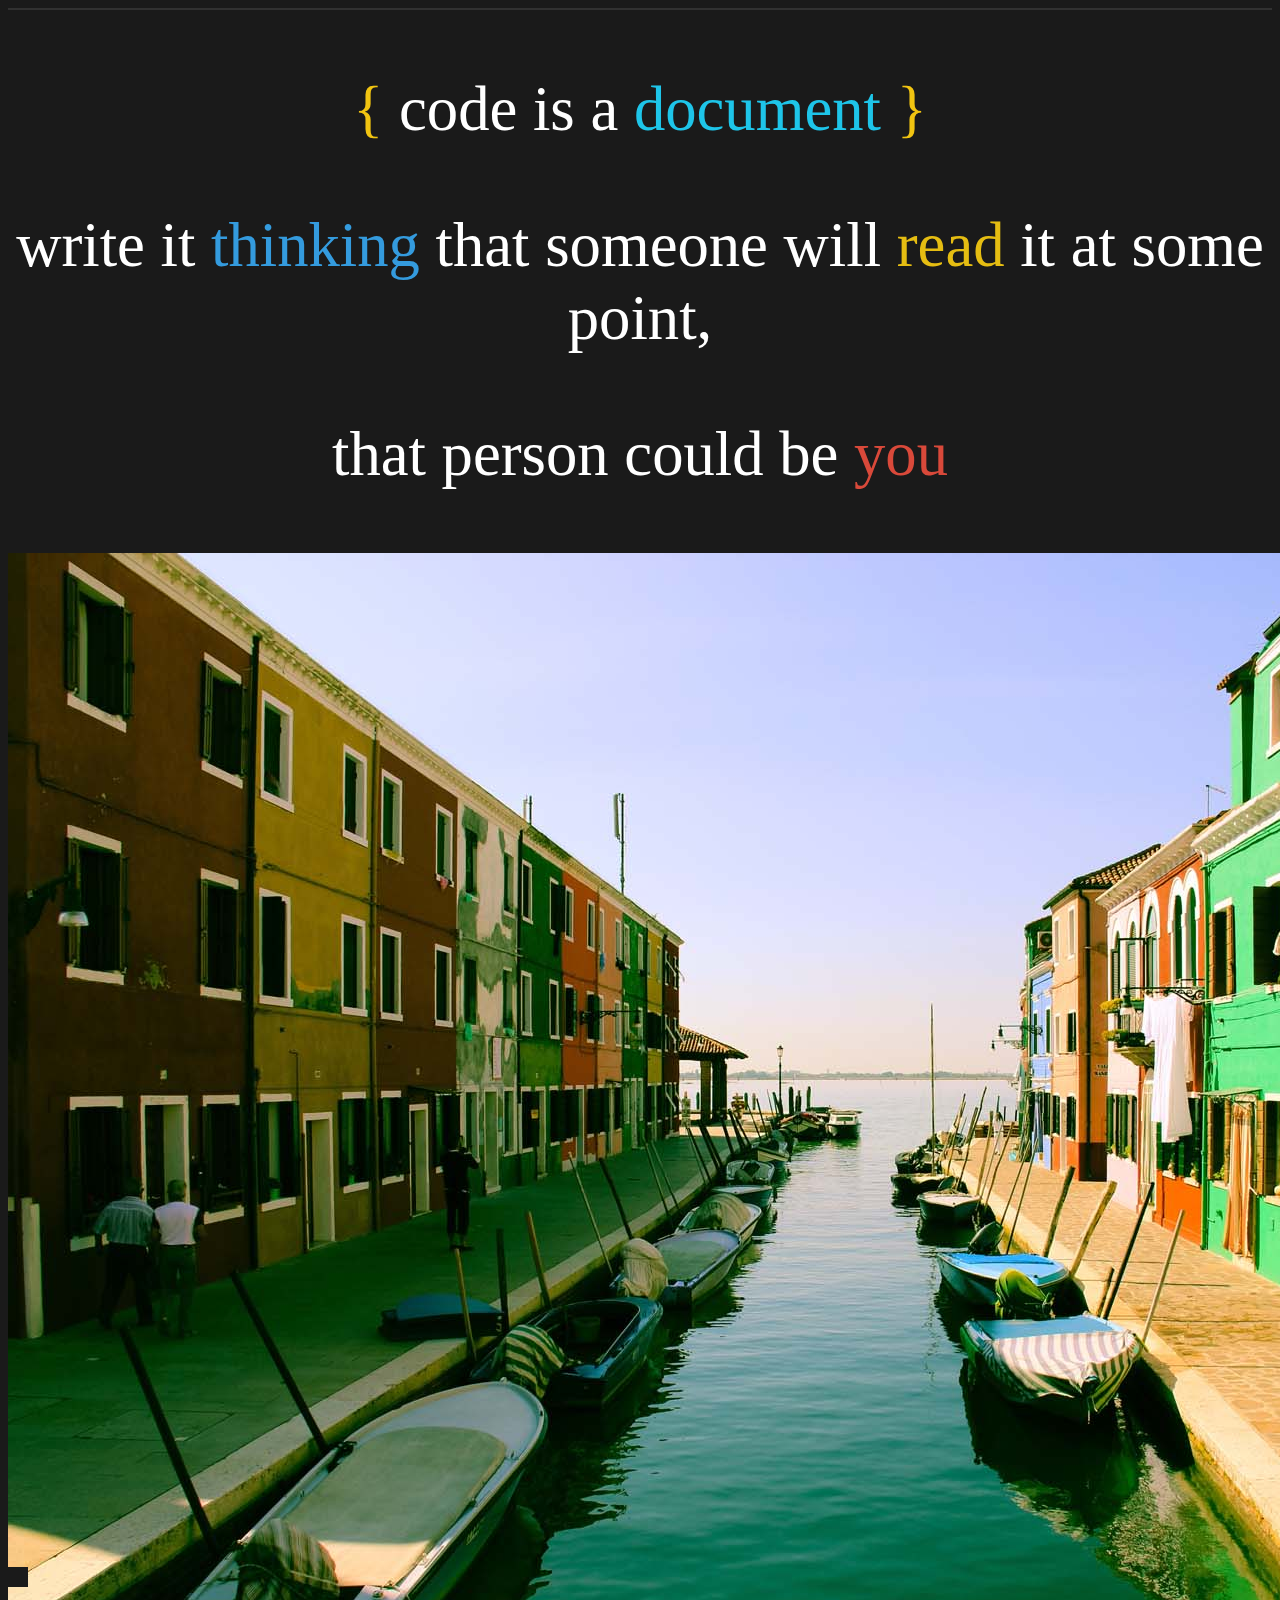
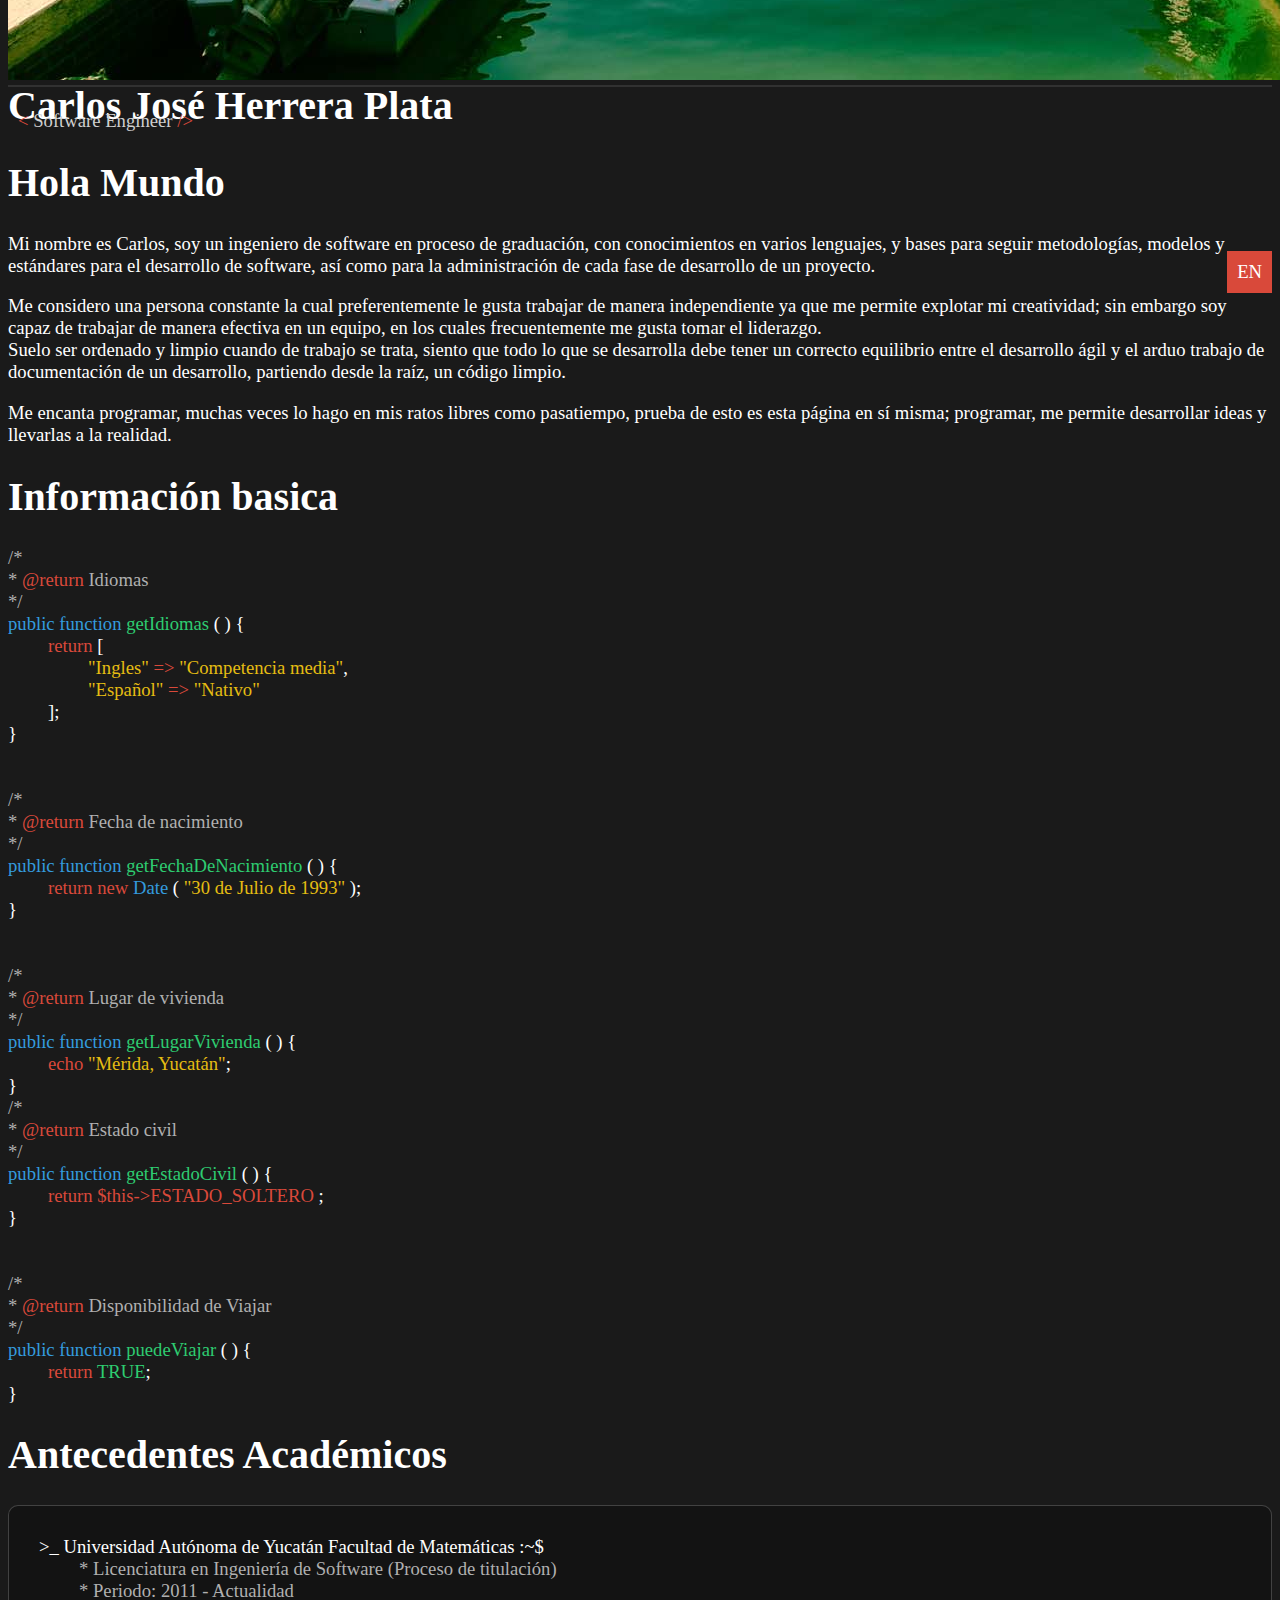
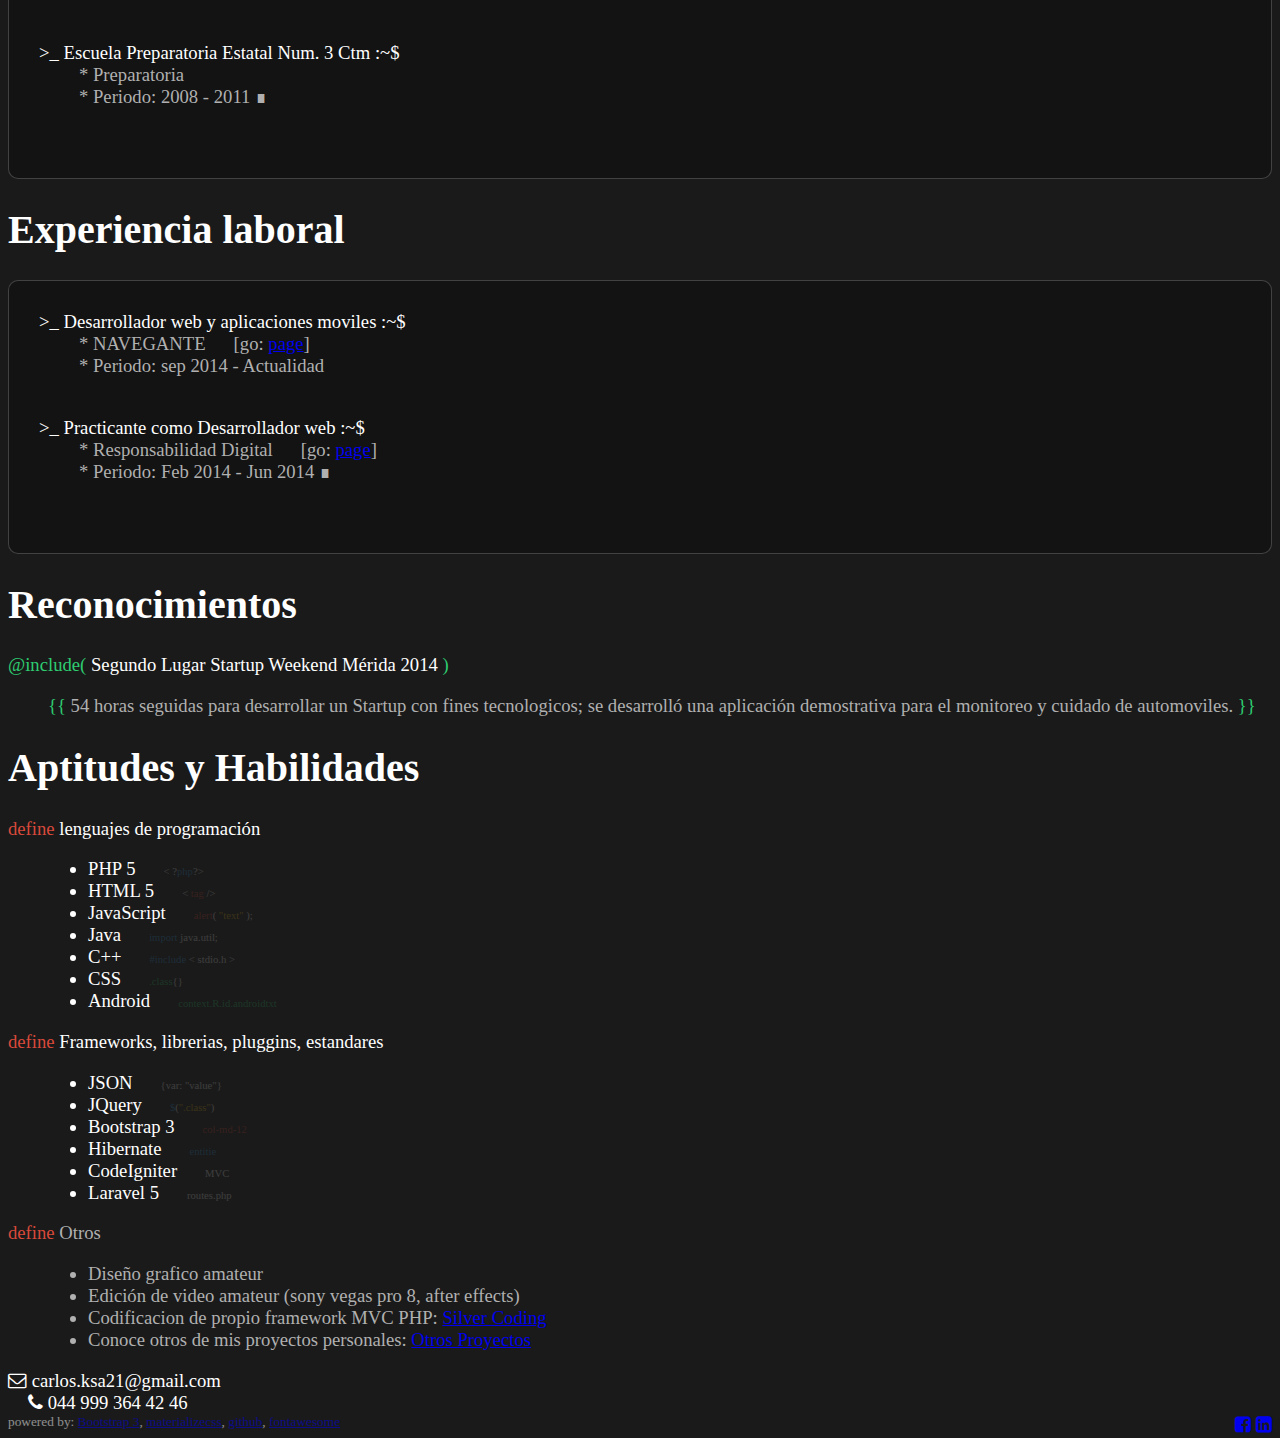
==== index.html @ 83bc8f1e "link 2" ====
<!DOCTYPE html>
<html>

<head>
	<meta charset="UTF-8">
	<title>Hello Im Carlos</title>
	<link href="public/css/app.css" rel="stylesheet">
	<link href="public/css/materialize.min.css" rel="stylesheet">
	<link href="public/css/custom.css" rel="stylesheet">
	<link rel="stylesheet" href="https://cdnjs.cloudflare.com/ajax/libs/font-awesome/4.3.0/css/font-awesome.css">
</head>

<body>

	<div class="parallax-container">
		<div class="quote">
			<p> 
				<span style="color:#f1c411" >{</span> 
				code is a <span style="color:#1ec5e9">document</span> 
				<span style="color:#f1c411" >}</span>
			</p>
			<p>
				write it <span style="color:#349bde">thinking</span>  that someone will <span style="color:#e5bd12">read</span> it at some point,
			</p>
			<p>
				that person could be <span style="color:#d9493a">you</span>
			</p>
		</div>
      <div class="parallax"><img src="public/images/parallax1.jpg"></div>
    </div>

    <div class="profile-image container">
    	<div class="row">
    		<div class="col-md-3 col-sm-12">
    			<img src="public/images/perfil.jpg" class="img-responsive img-circle profile" alt="">
    		</div>
    		<div class="col-md-8 col-sm-11 title">
    			<h1>Carlos Jos&eacute; Herrera Plata</h1>
    			<p class="career">
    				<span style="color:#d9493a"><</span> Software Engineer <span style="color:#d9493a">/></span>
    			</p>
    		</div>
    		<div class="col-md-1 col-sm-1">
    			<a href="eng.html"><span class="pull-right" style="  background-color: #d9493a;margin-top: 100px;padding: 10px;">
    				<span style="color:white;">EN</span>
    			</span></a>
    		</div>
    	</div>

    </div>

    

	<div class="container">
		<div class="row" id="about-me">
			<div class="col-md-12">
				<h1>Hola Mundo</h1>

				<p>
					Mi nombre es Carlos, soy un ingeniero de software en proceso de graduación, con conocimientos en varios lenguajes, y bases para seguir metodologías, modelos y estándares para el desarrollo de software, así como para la administración de cada fase de desarrollo de un proyecto.
				</p>
				<p>
					Me considero una persona constante la cual preferentemente le gusta trabajar de manera independiente ya que me permite explotar mi creatividad; sin embargo soy capaz de trabajar de manera efectiva en un equipo, en los cuales frecuentemente me gusta tomar el liderazgo. <br>
					Suelo ser ordenado y limpio cuando de trabajo se trata, siento que todo lo que se desarrolla debe tener un correcto equilibrio entre el desarrollo ágil y el arduo trabajo de documentación de un desarrollo, partiendo desde la raíz, un código limpio.
				</p>
				<p>
					Me encanta programar, muchas veces lo hago en mis ratos libres como pasatiempo, prueba de esto es esta página en sí misma; programar, me permite desarrollar ideas y llevarlas a la realidad.

				</p>
			</div>
		</div>


		<div class="row" id="basic-info">
			<h1>Informaci&oacute;n basica</h1>

			<div class="col-md-6">
				<span class="tgrey">
					/* <br>
					*<span class="torange"> @return </span> Idiomas<br>
					*/
				</span> 
				<br>
				<span style="color:#349bde">public function</span> 
				<span style="color:#2ECC71">getIdiomas</span> 
				( ) { <br>
					<div class="tab">
						<span class="torange">return</span> [ 
							<div class="tab">
								<span class="tyellow">"Ingles"</span> <span class="torange"> => </span> <span class="tyellow">"Competencia media"</span>,
							</div>
							 <div class="tab">
							 	<span class="tyellow">"Español"</span> <span class="torange">=></span> <span class="tyellow">"Nativo"</span>  
							 </div>
						]; <br>
					</div>
				}

				<br> <br> <br>

				<span class="tgrey">
					/* <br>
					*<span class="torange"> @return </span> Fecha de nacimiento <br>
					*/
				</span> 
				<br>
				<span style="color:#349bde">public function</span> 
				<span style="color:#2ECC71">getFechaDeNacimiento</span> 
				( ) { <br>
					<div class="tab">
						<span class="torange">return new</span> <span class="tblue">Date</span> ( <span class="tyellow">"30 de Julio de 1993"</span> ); <br>
					</div>
				}

				<br> <br> <br>

				<span class="tgrey">
					/* <br>
					*<span class="torange"> @return </span> Lugar de vivienda <br>
					*/
				</span> 
				<br>
				<span style="color:#349bde">public function</span> 
				<span style="color:#2ECC71">getLugarVivienda</span> 
				( ) { <br>
					<div class="tab">
						<span class="torange">echo</span> <span class="tyellow">"Mérida, Yucatán"</span>; <br>
					</div>
				}
			</div>

			<div class="col-md-6">
				<span class="tgrey">
					/* <br>
					*<span class="torange"> @return </span> Estado civil <br>
					*/
				</span> 
				<br>
				<span style="color:#349bde">public function</span> 
				<span style="color:#2ECC71">getEstadoCivil</span> 
				( ) { <br>
					<div class="tab">
						<span class="torange">return $this->ESTADO_SOLTERO</span> ; <br>
					</div>
				}

				<br> <br> <br>

				<span class="tgrey">
					/* <br>
					*<span class="torange"> @return </span> Disponibilidad de Viajar <br>
					*/
				</span> 
				<br>
				<span style="color:#349bde">public function</span> 
				<span style="color:#2ECC71">puedeViajar</span> 
				( ) { <br>
					<div class="tab">
						<span class="torange">return</span> <span class="tgreen">TRUE</span>; <br>
					</div>
				}
			</div>
		</div>
		
		

		<div class="row" id="stundet">
			<h1>Antecedentes Acad&eacute;micos</h1>

			<div class="prompt">
				<div class="command">
					>_ Universidad Autónoma de Yucatán Facultad de Matemáticas :~$
					<div class="tab tgrey">
						* Licenciatura en Ingenier&iacute;a de Software (Proceso de titulaci&oacute;n) <br>
						* Periodo: 2011 - Actualidad
					</div>
				</div>
				<div class="command">
					>_ Escuela Preparatoria Estatal Num. 3 Ctm :~$
					<div class="tab tgrey">
						* Preparatoria <br>
						* Periodo: 2008 - 2011 &#8718;
					</div>
				</div>
			</div>
		</div>


		<div class="row" id="exp">
			<h1>Experiencia laboral</h1>

			<div class="prompt">
				<div class="command">
					>_ Desarrollador web y aplicaciones moviles :~$ 
					<div class="tab tgrey">
						* NAVEGANTE &emsp; [go: <a href="http://navegantes.mx/">page</a>]<br>
						* Periodo: sep 2014 - Actualidad
					</div>
				</div>
				<div class="command">
					>_ Practicante como Desarrollador web :~$
					<div class="tab tgrey">
						* Responsabilidad Digital &emsp; [go: <a href="http://www.responsabilidaddigital.org/">page</a>]<br>
						* Periodo: Feb 2014 - Jun 2014 &#8718;
					</div>
				</div>
			</div>
		</div>
		
		<div class="row" id="reconocimientos">
			<h1> Reconocimientos </h1>
			<p>
				<span class="tgreen">@include(</span> Segundo Lugar Startup Weekend Mérida 2014 <span class="tgreen">)</span></span>
				<div class="tab tgrey">
					<span class="tgreen">{{</span> 54 horas seguidas para desarrollar un Startup con fines tecnologicos; se desarroll&oacute; una aplicación demostrativa para el monitoreo y cuidado de automoviles. <span class="tgreen">}}</span>
				</div>
			</p>
		</div>


		<div class="row" id="apt">
			<div class="row">
				<h1>Aptitudes y Habilidades</h1>
				<div class="col-md-6">
					<div class="row">
						<span class="torange">define </span> lenguajes de programaci&oacute;n 
						<div class="tab">
							<ul>
								<li>PHP 5 &emsp; <span class="small"> < ?<span class="tblue">php</span>?> </span> </li>
								<li>HTML 5 &emsp; <span class="small"> < <span class="torange">tag </span> /> </span></li>
								<li>JavaScript &emsp; <span class="small"><span class="torange">alert</span>( <span class="tyellow">"text"</span> ); </span></li>
								<li>Java &emsp; <span class="small"> <span class="tblue">import</span> java.util; </span></li>
								<li>C++ &emsp; <span class="small"> <span class="tblue">#include</span> < stdio.h > </span> </li>
								<li>CSS &emsp; <span class="small"> <span class="tgreen">.class</span>{} </span></li>
								<li>Android &emsp; <span class="small tgreen">context.R.id.androidtxt</span> </li>
							</ul>
						</div>
					</div>
				</div>

				<div class="col-md-6">
					<span class="torange">define </span> Frameworks, librerias, pluggins, estandares
					<div class="tab">
						<ul>
							<li>JSON &emsp; <span class="small"> {var: "value"}</span> </li>
							<li>JQuery &emsp; <span class="small"> <span class="tblue">$</span>(<span class="tyellow">".class"</span>) </span> </li>
							<li>Bootstrap 3 &emsp; <span class="small"> <span class="torange">col-md-12</span> </span> </li>
							<li>Hibernate &emsp; <span class="small"> <span class="tblue">entitie</span> </span></li>
							<li>CodeIgniter &emsp; <span class="small"> MVC </span> </li>
							<li>Laravel 5 &emsp; <span class="small"> routes.php </span> </li>
						</ul>
					</div>
				</div>

			</div>

			<div class="row">
				<div class="col-md-6 tgrey">
					<span class="torange">define </span> Otros
					<div class="tab">
						<ul>
							<li>Diseño grafico amateur</li>
							<li>Edici&oacute;n de video amateur (sony vegas pro 8, after effects)</li>
							<li>Codificacion de propio framework MVC PHP: <a href="http://github.com/kingskull619/mvc" target="_blank">Silver Coding</a></li>
							<li>Conoce otros de mis proyectos personales: <a href="http://github.com/kingskull619?tab=repositories" target="_blank">Otros Proyectos</a></li>
						</ul>
					</div>
				</div>
			</div>
		</div>


	</div>

	<footer class="page-footer grey darken-4">
          <div class="container ">
            <div class="row">
              <div class="col-md-4">
              	<i class="fa fa-envelope-o"></i> carlos.ksa21@gmail.com
              </div>
              <div class="col-md-4">      	
              	<i class="fa fa-phone" style="margin-left:20px;"></i> 044 999 364 42 46</i>
              </div>
              <div class="col-md-4">
              	<div class="social">
              		<a href="http://www.facebook.com/carlos.herreraplata" class="btn-floating" target="_blank"><i class="fa fa-facebook-square"></i></a>
              		<a href="http://mx.linkedin.com/pub/carlos-josé-herrera-plata/a4/596/bb6" class="btn-floating" target="_blank"><i class="fa fa-linkedin-square"></i></a>
              	</div>
              </div>
            </div>
          </div>
          <div class="footer-copyright">
            <div class="container">
	            powered by: <a href="http://getbootstrap.com/" class="text-white">Bootstrap 3</a>, 
	            <a href="http://materializecss.com/buttons.html" class="text-white">materializecss</a>,
	            <a href="www.github.com" class="text-white">github</a>,
	            <a href="http://fortawesome.github.io/Font-Awesome/" class="text-white">fontawesome</a>
            </div>
          </div>
 	</footer>

<!-- /////////////////////scripts///////////////////////////////////////////// -->

<script src="https://cdnjs.cloudflare.com/ajax/libs/jquery/2.1.3/jquery.min.js"></script>
<script type="text/javascript" src="https://cdnjs.cloudflare.com/ajax/libs/twitter-bootstrap/3.3.4/js/bootstrap.min.js"></script>
<script type="text/javascript" src="public/js/materialize.min.js"></script>

<script type="text/javascript">
	$(document).ready(function(){
	      $('.parallax').parallax();
	    });
</script>

</body>
</html>
---- public/css/custom.css ----
body{
	background-color: #1a1a1a !important;
	color: white;
	font-size: 14pt;
}

pre{
	background-color: #1a1a1a !important;
	  border: none;
	  color: white;
}
h1 {
	font-size: 30pt;
}
h2{
	font-size: 25pt;
}
h3{
	font-size: 20pt;
}

.profile{
	max-height: 250px;
	border: 10px solid #1a1a1a;
}

.profile-image{
	margin-top: -120px;
}

.quote{
	color: white;
	text-align: center;
	margin-top: 5%;
	font-size: 47pt;
}

.title{
	margin-top: 90px;
}

.title h1{
	margin-bottom: 0;
}

.title .career{
	color: #CFCFCF;
  	margin-top: -19px;
  	font-size: 14pt;
  	margin-left: 10px;
}

.parallax-container{
	border-bottom: 2px solid rgba(255, 255, 255, 0.1);
	border-top: 2px solid rgba(255, 255, 255, 0.1);
}

.tgrey{
	color:#B0B0B0;
}

.torange{
	color:#d9493a;
}

.tgreen{
	color:#2ECC71;
}

.tblue{
	color:#349bde;
}
.tyellow{
	color:#e5bd12;
}

.tab{
	  margin-left: 40px;
}
.prompt{
	background-color: rgb(19, 19, 19);
	padding: 30px;
	border-radius: 10px;
	border: 1px solid rgba(142, 141, 141, 0.39);
}
.command{
	margin-bottom: 40px;
}

.small {
  font-size: 8pt;
  opacity: 0.15;
}

.social{
	float: right;
}
.footer-copyright{
	font-size: 10pt;
	opacity: 0.5;
}
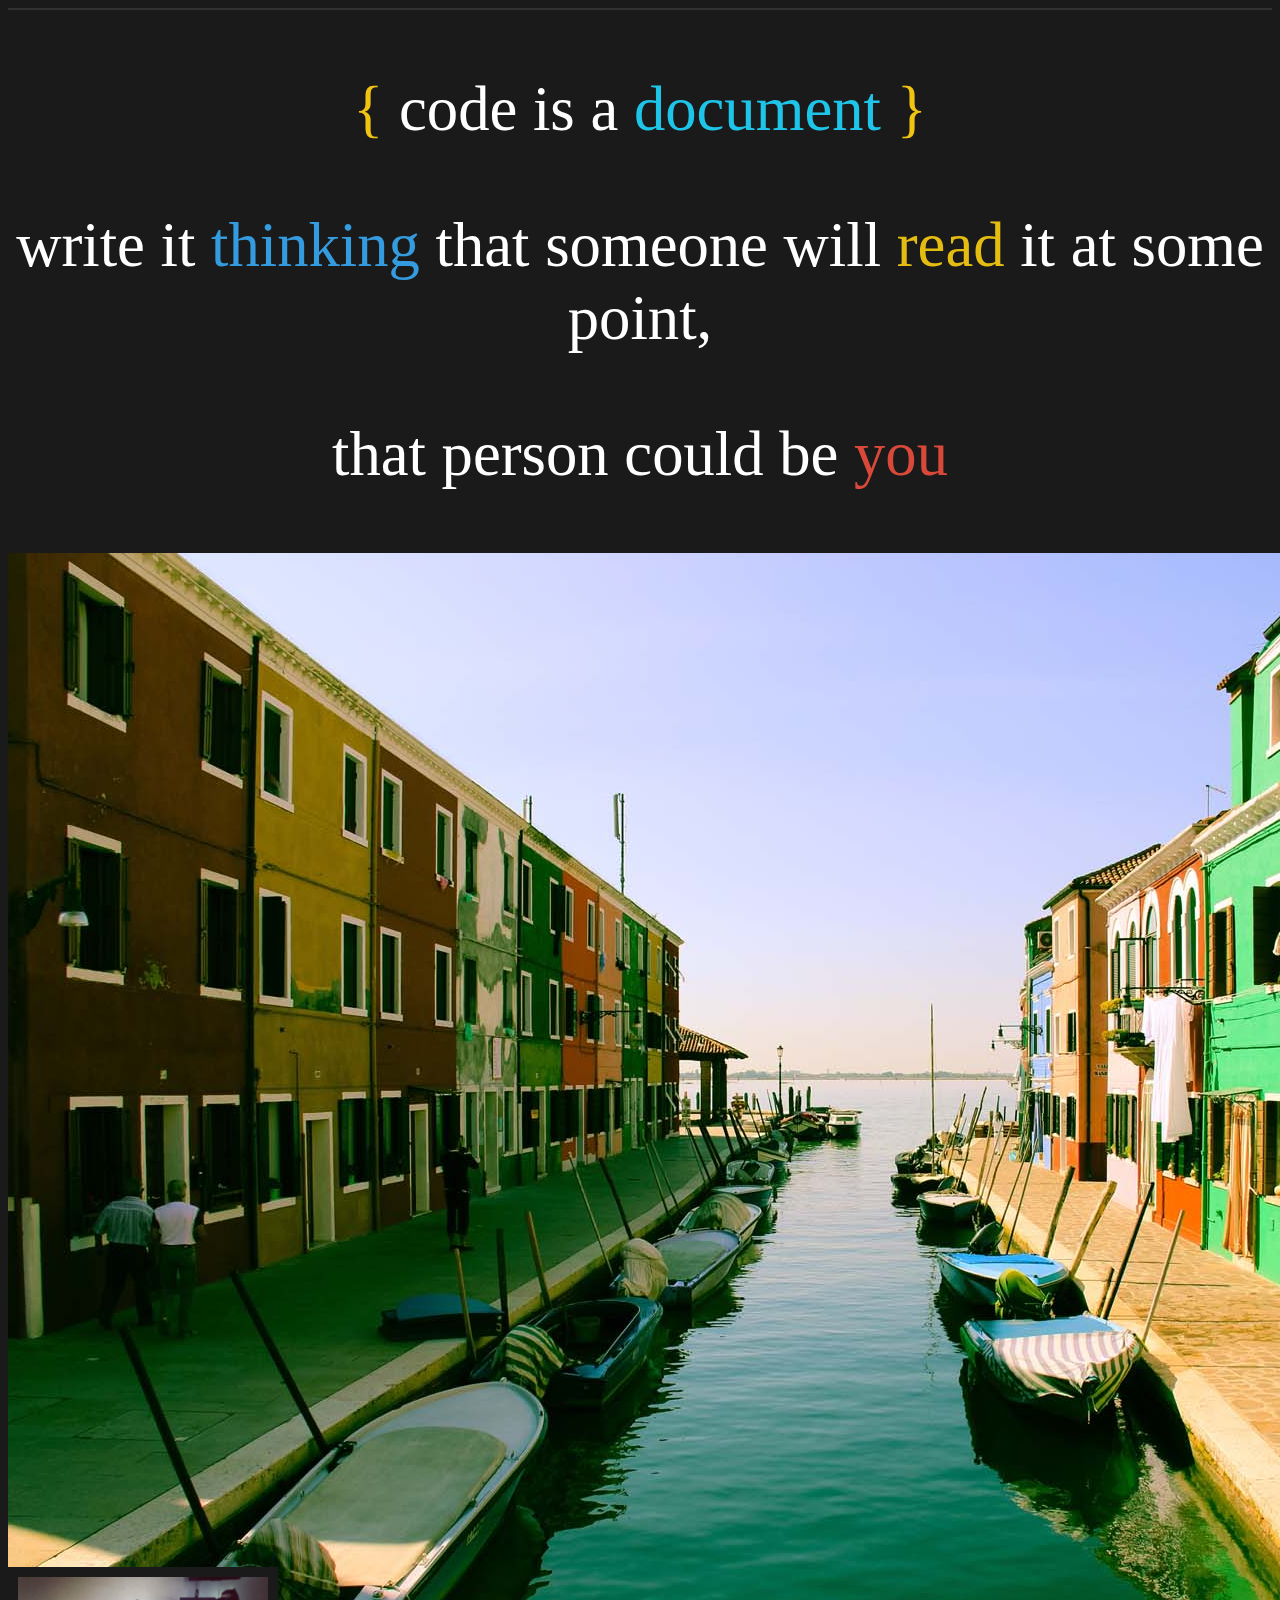
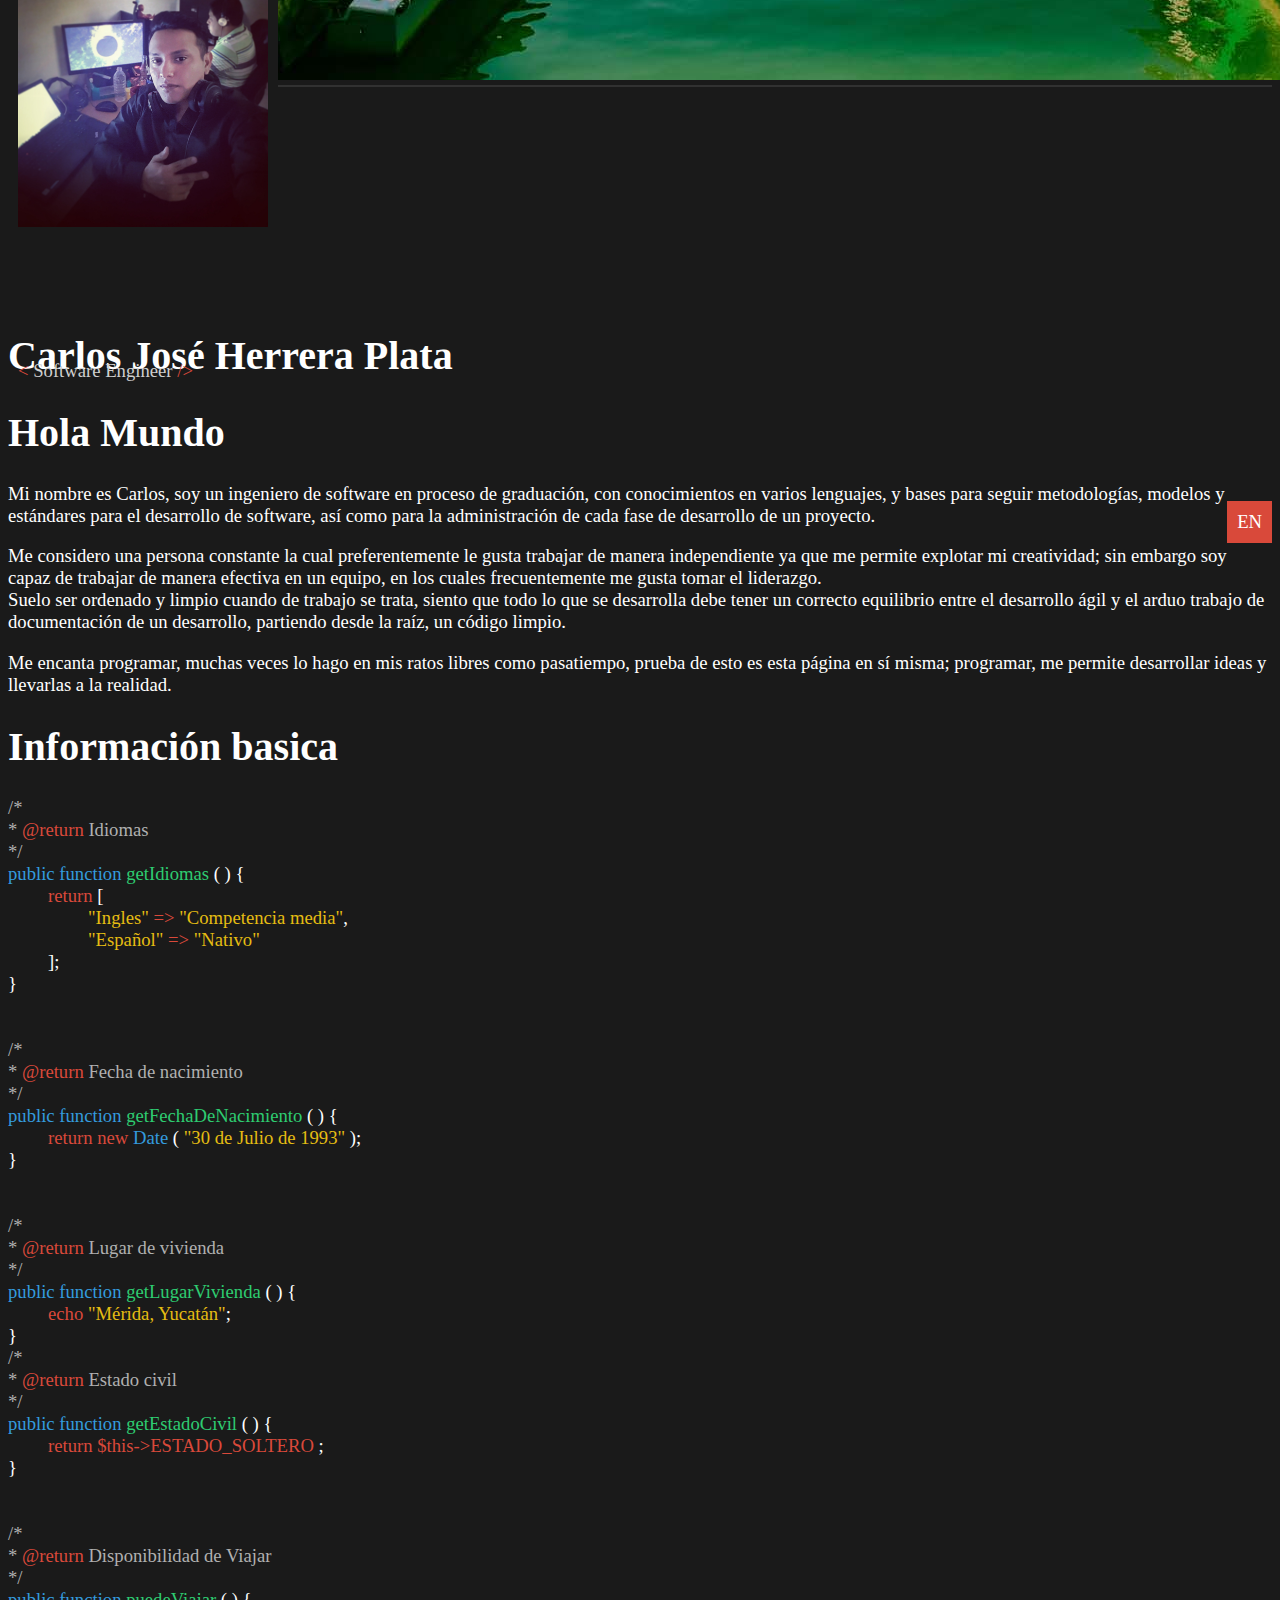
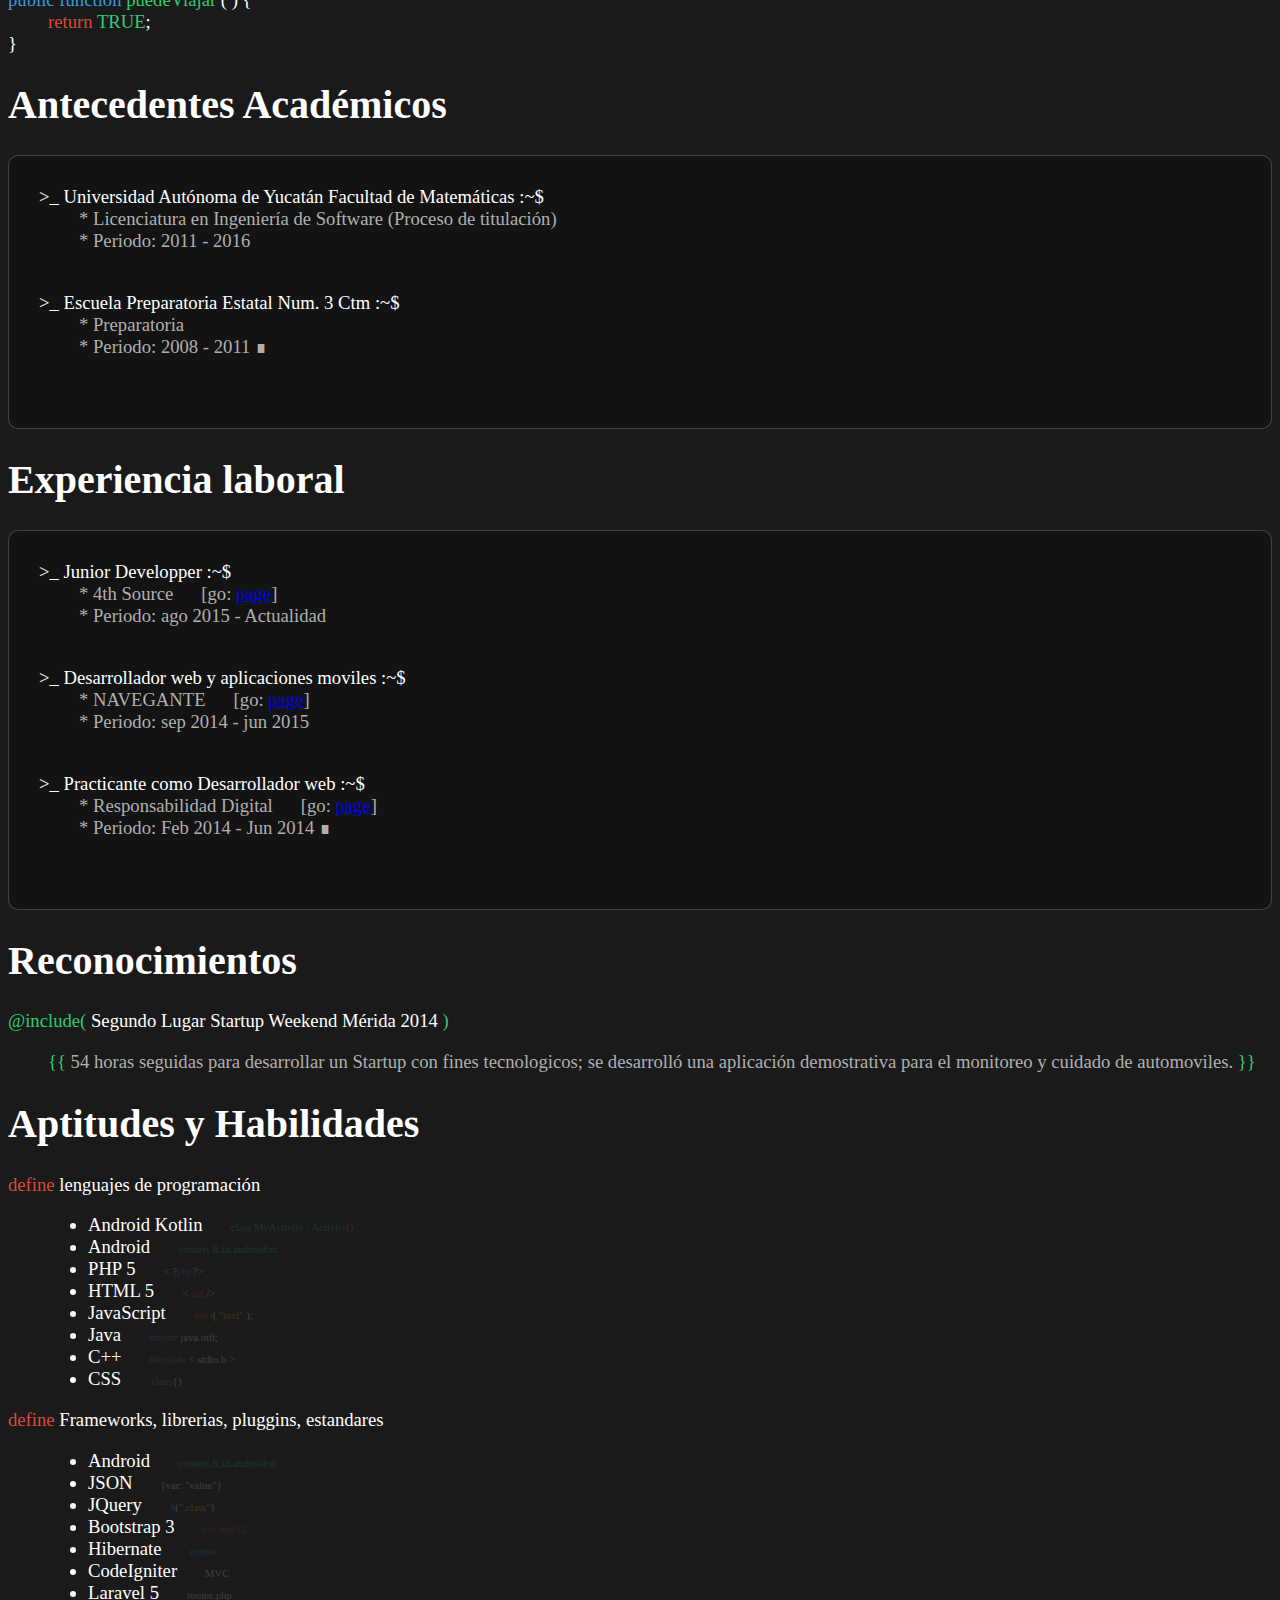
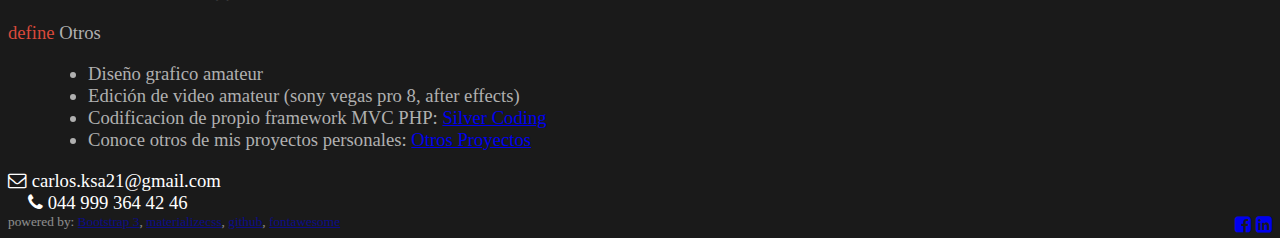
==== commit d8b45663: "Updated" ====
--- a/index.html
+++ b/index.html
@@ -172,7 +172,7 @@
 					>_ Universidad Autónoma de Yucatán Facultad de Matemáticas :~$
 					<div class="tab tgrey">
 						* Licenciatura en Ingenier&iacute;a de Software (Proceso de titulaci&oacute;n) <br>
-						* Periodo: 2011 - Actualidad
+						* Periodo: 2011 - 2016
 					</div>
 				</div>
 				<div class="command">
@@ -191,10 +191,17 @@
 
 			<div class="prompt">
 				<div class="command">
+					>_ Junior Developper :~$ 
+					<div class="tab tgrey">
+						* 4th Source &emsp; [go: <a href="http://www.4thsource.com/">page</a>]<br>
+						* Periodo: ago 2015 - Actualidad
+					</div>
+				</div>
+				<div class="command">
 					>_ Desarrollador web y aplicaciones moviles :~$ 
 					<div class="tab tgrey">
 						* NAVEGANTE &emsp; [go: <a href="http://navegantes.mx/">page</a>]<br>
-						* Periodo: sep 2014 - Actualidad
+						* Periodo: sep 2014 - jun 2015
 					</div>
 				</div>
 				<div class="command">
@@ -226,13 +233,14 @@
 						<span class="torange">define </span> lenguajes de programaci&oacute;n 
 						<div class="tab">
 							<ul>
+								<li>Android Kotlin &emsp; <span class="small tgreen">class MyActivity : Activity()</span> </li>
+								<li>Android &emsp; <span class="small tgreen">context.R.id.androidtxt</span> </li>
 								<li>PHP 5 &emsp; <span class="small"> < ?<span class="tblue">php</span>?> </span> </li>
 								<li>HTML 5 &emsp; <span class="small"> < <span class="torange">tag </span> /> </span></li>
 								<li>JavaScript &emsp; <span class="small"><span class="torange">alert</span>( <span class="tyellow">"text"</span> ); </span></li>
 								<li>Java &emsp; <span class="small"> <span class="tblue">import</span> java.util; </span></li>
 								<li>C++ &emsp; <span class="small"> <span class="tblue">#include</span> < stdio.h > </span> </li>
 								<li>CSS &emsp; <span class="small"> <span class="tgreen">.class</span>{} </span></li>
-								<li>Android &emsp; <span class="small tgreen">context.R.id.androidtxt</span> </li>
 							</ul>
 						</div>
 					</div>
@@ -242,6 +250,7 @@
 					<span class="torange">define </span> Frameworks, librerias, pluggins, estandares
 					<div class="tab">
 						<ul>
+							<li>Android &emsp; <span class="small tgreen">context.R.id.androidtxt</span> </li>
 							<li>JSON &emsp; <span class="small"> {var: "value"}</span> </li>
 							<li>JQuery &emsp; <span class="small"> <span class="tblue">$</span>(<span class="tyellow">".class"</span>) </span> </li>
 							<li>Bootstrap 3 &emsp; <span class="small"> <span class="torange">col-md-12</span> </span> </li>
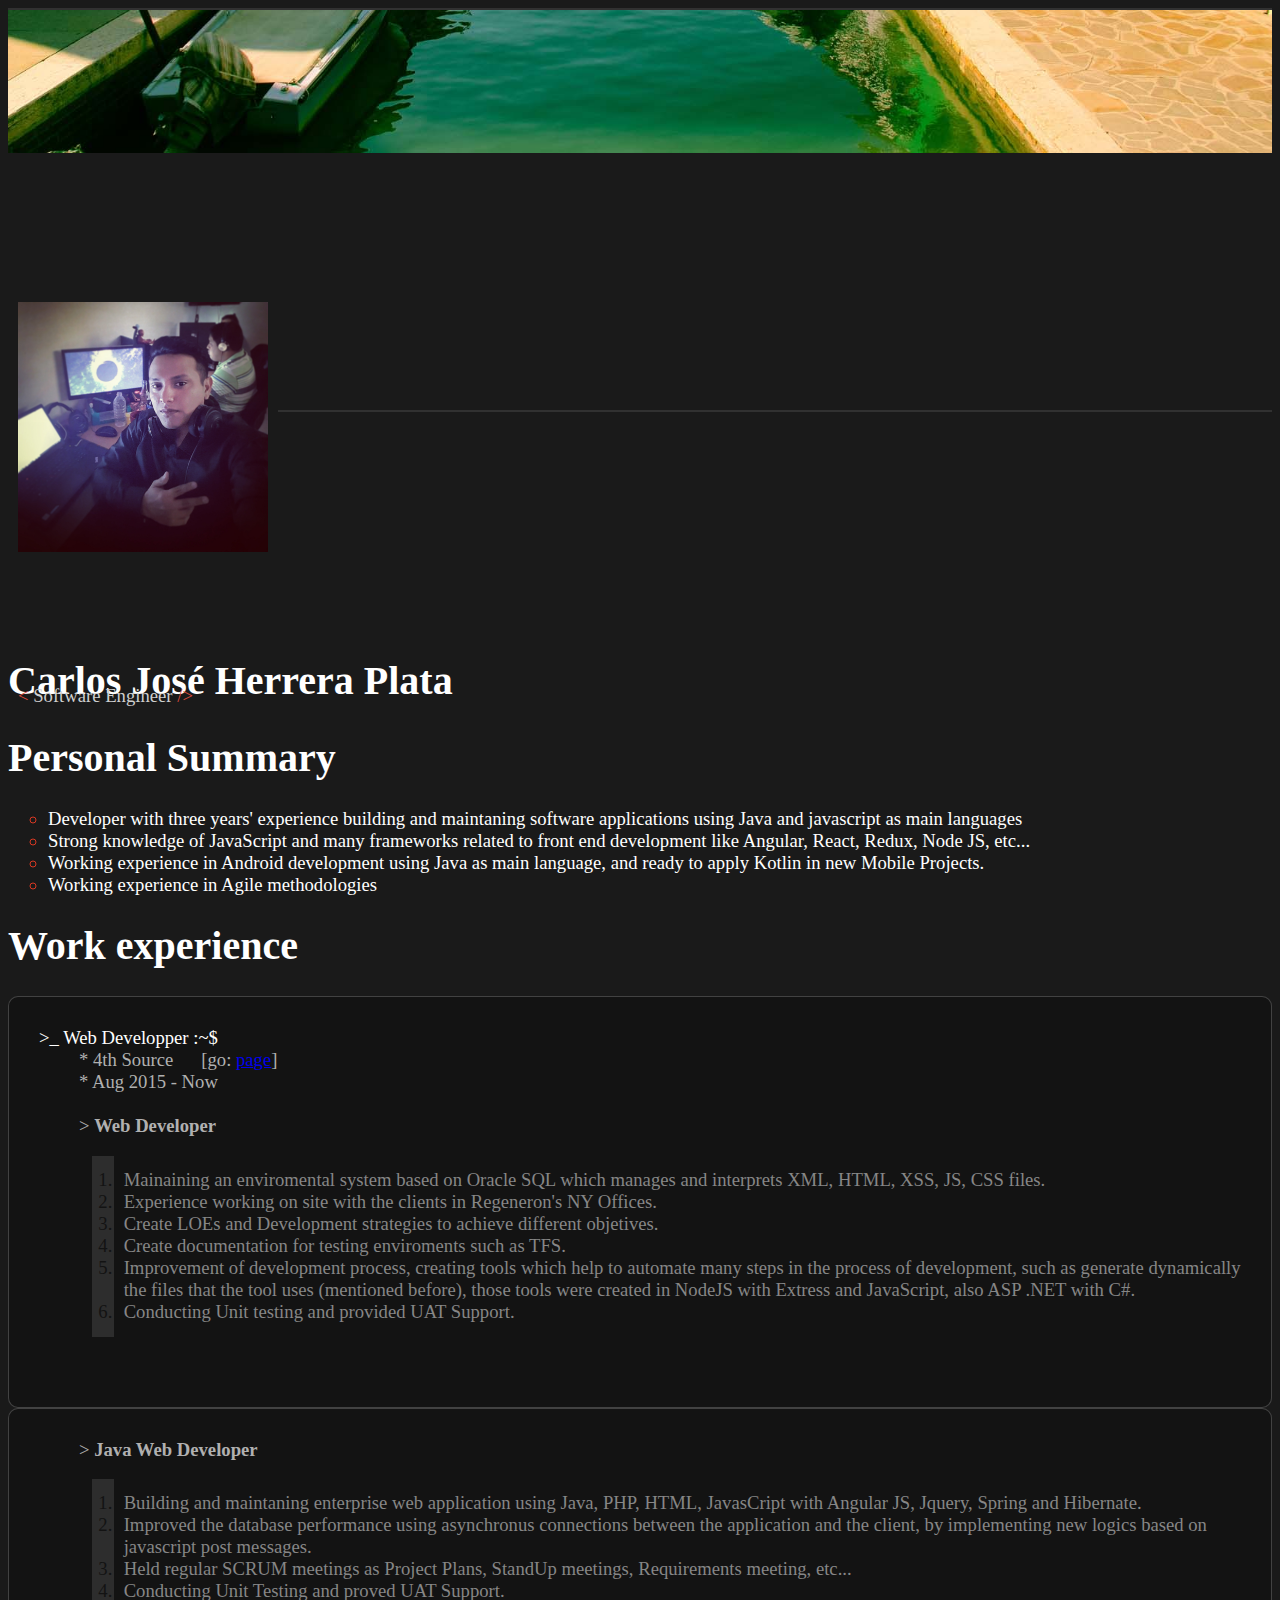
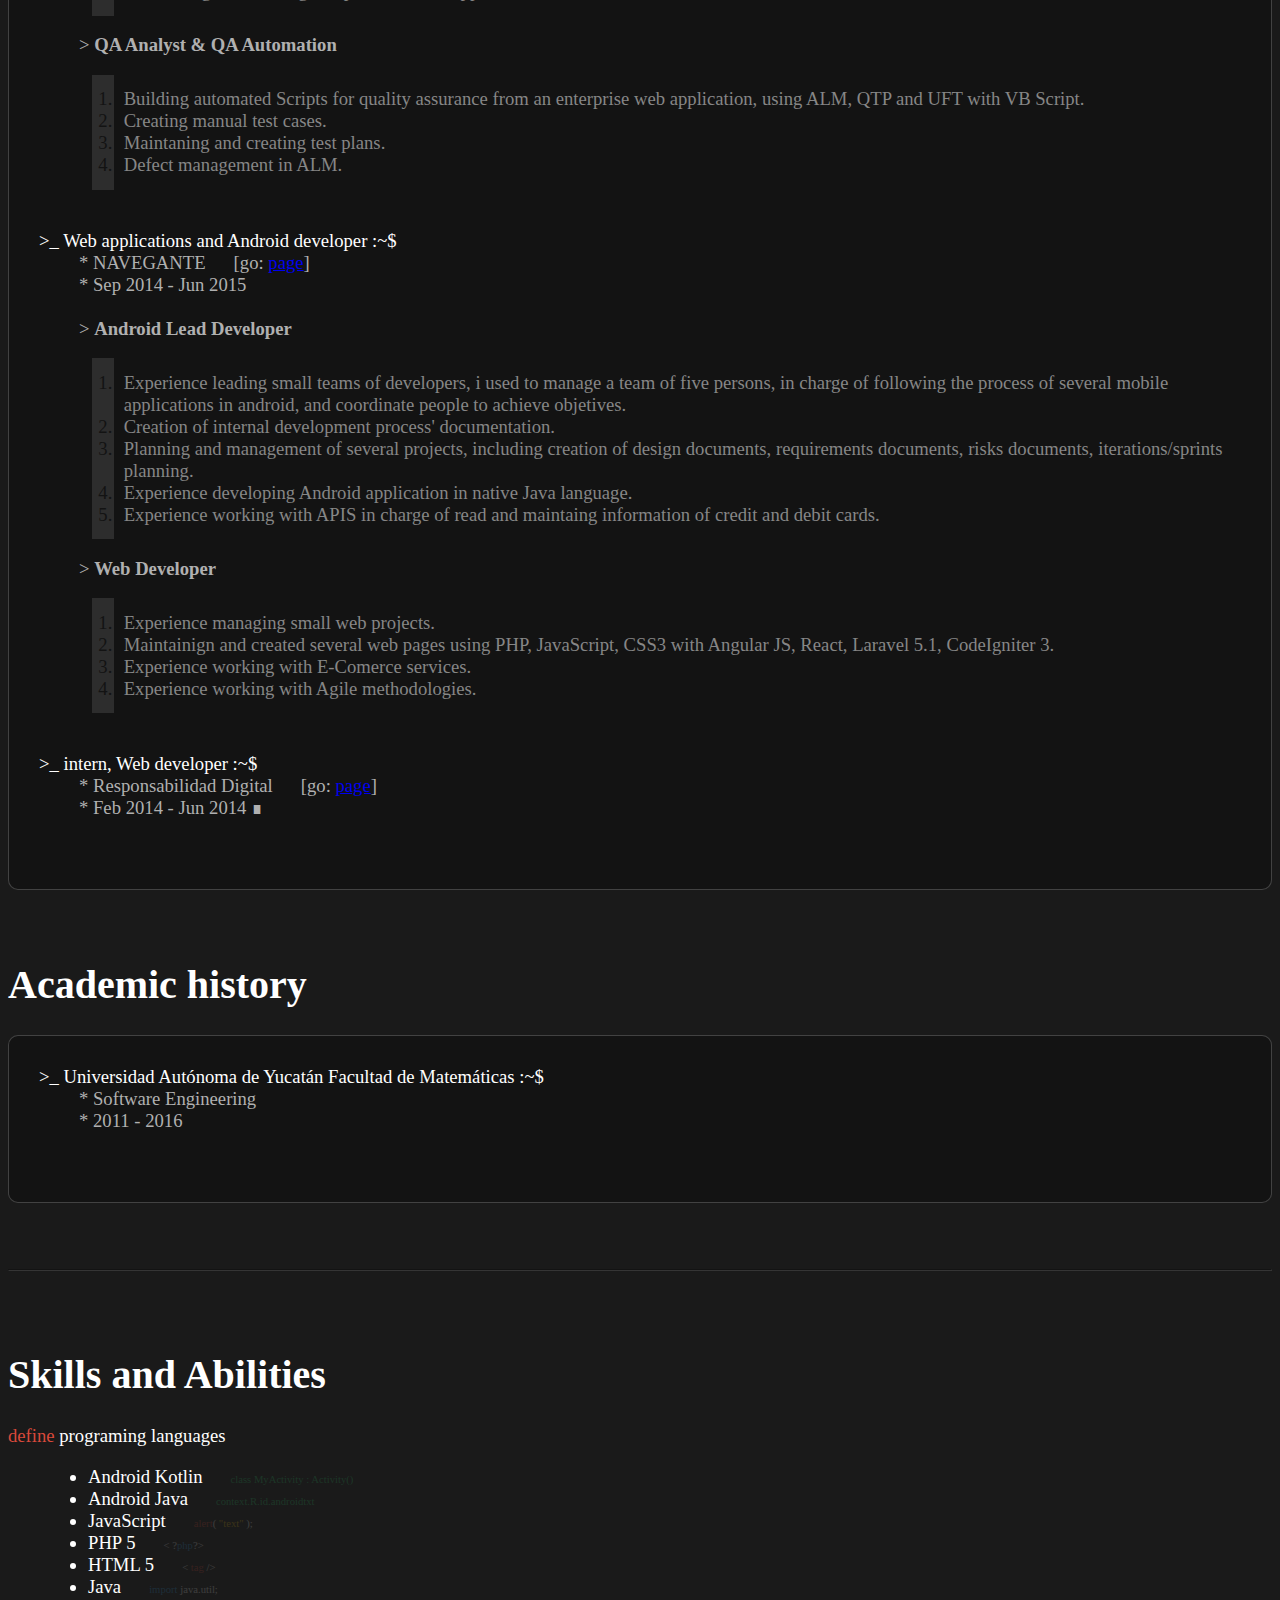
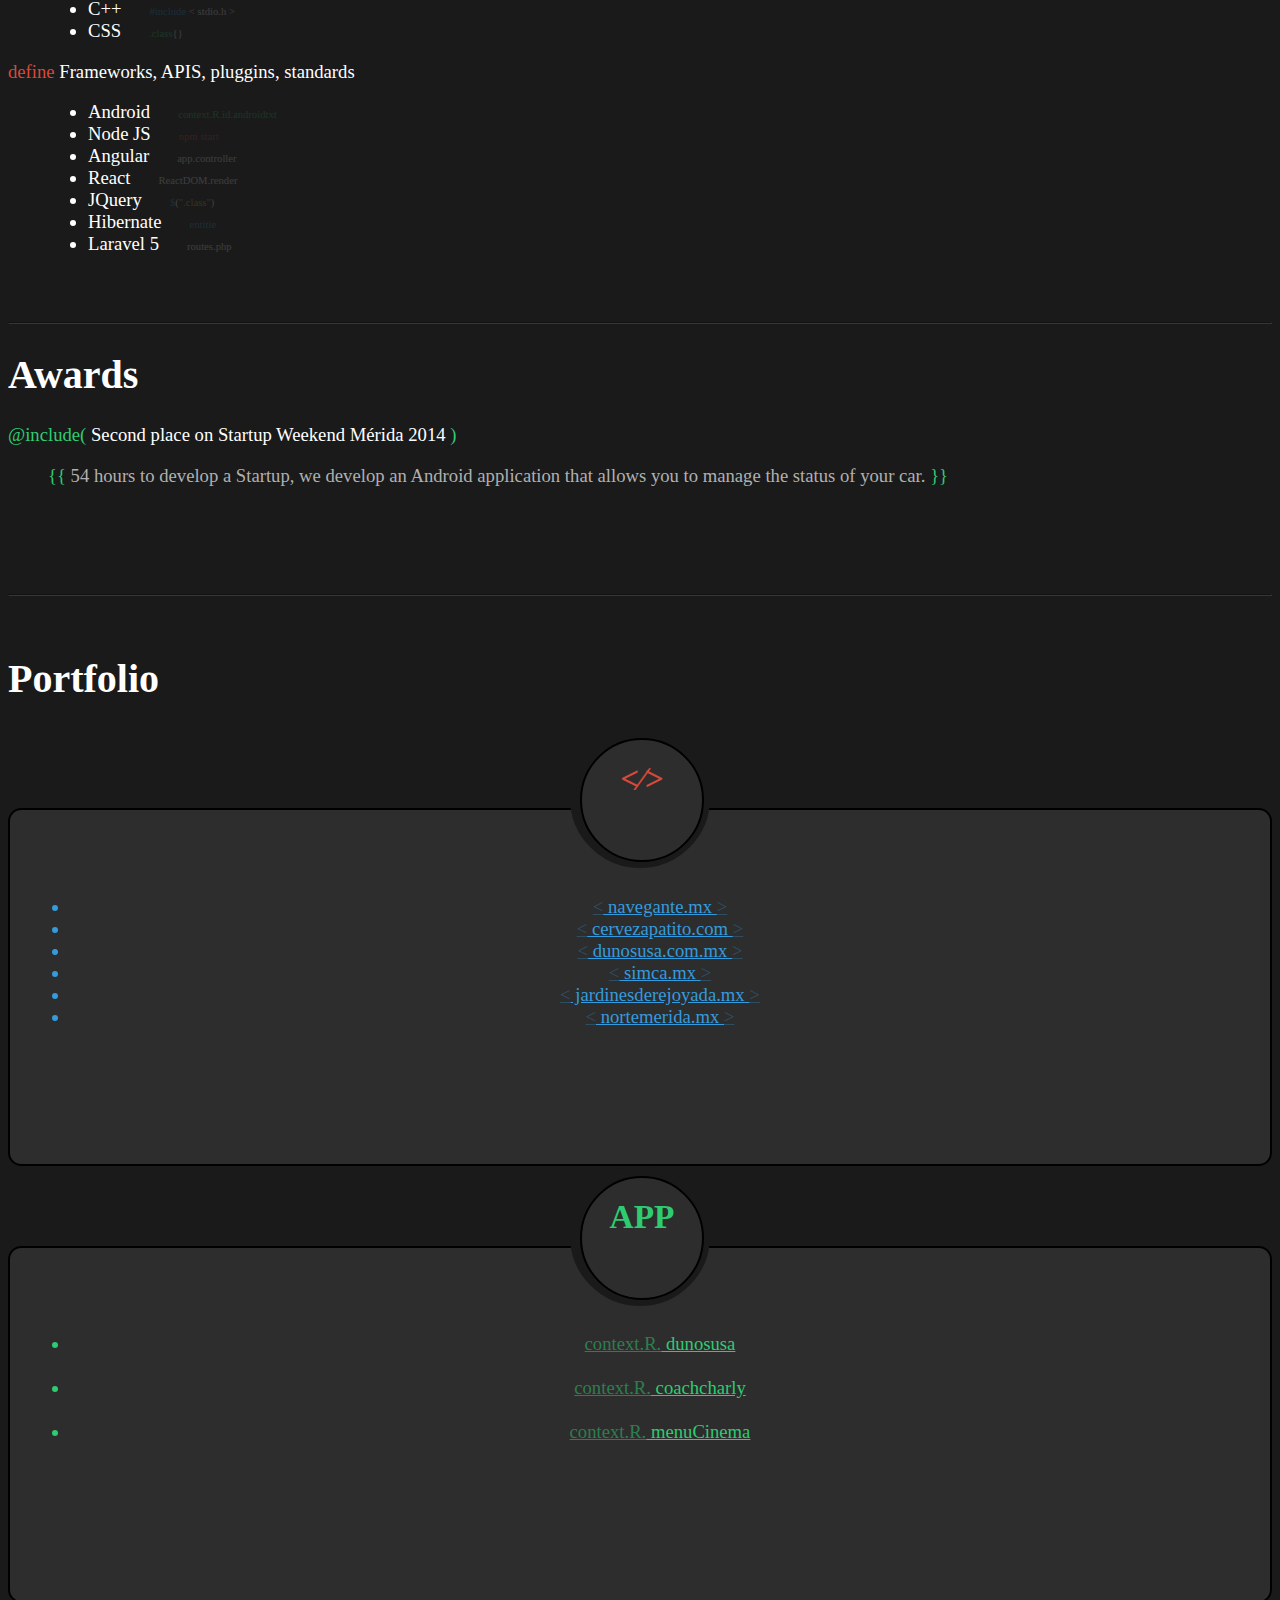
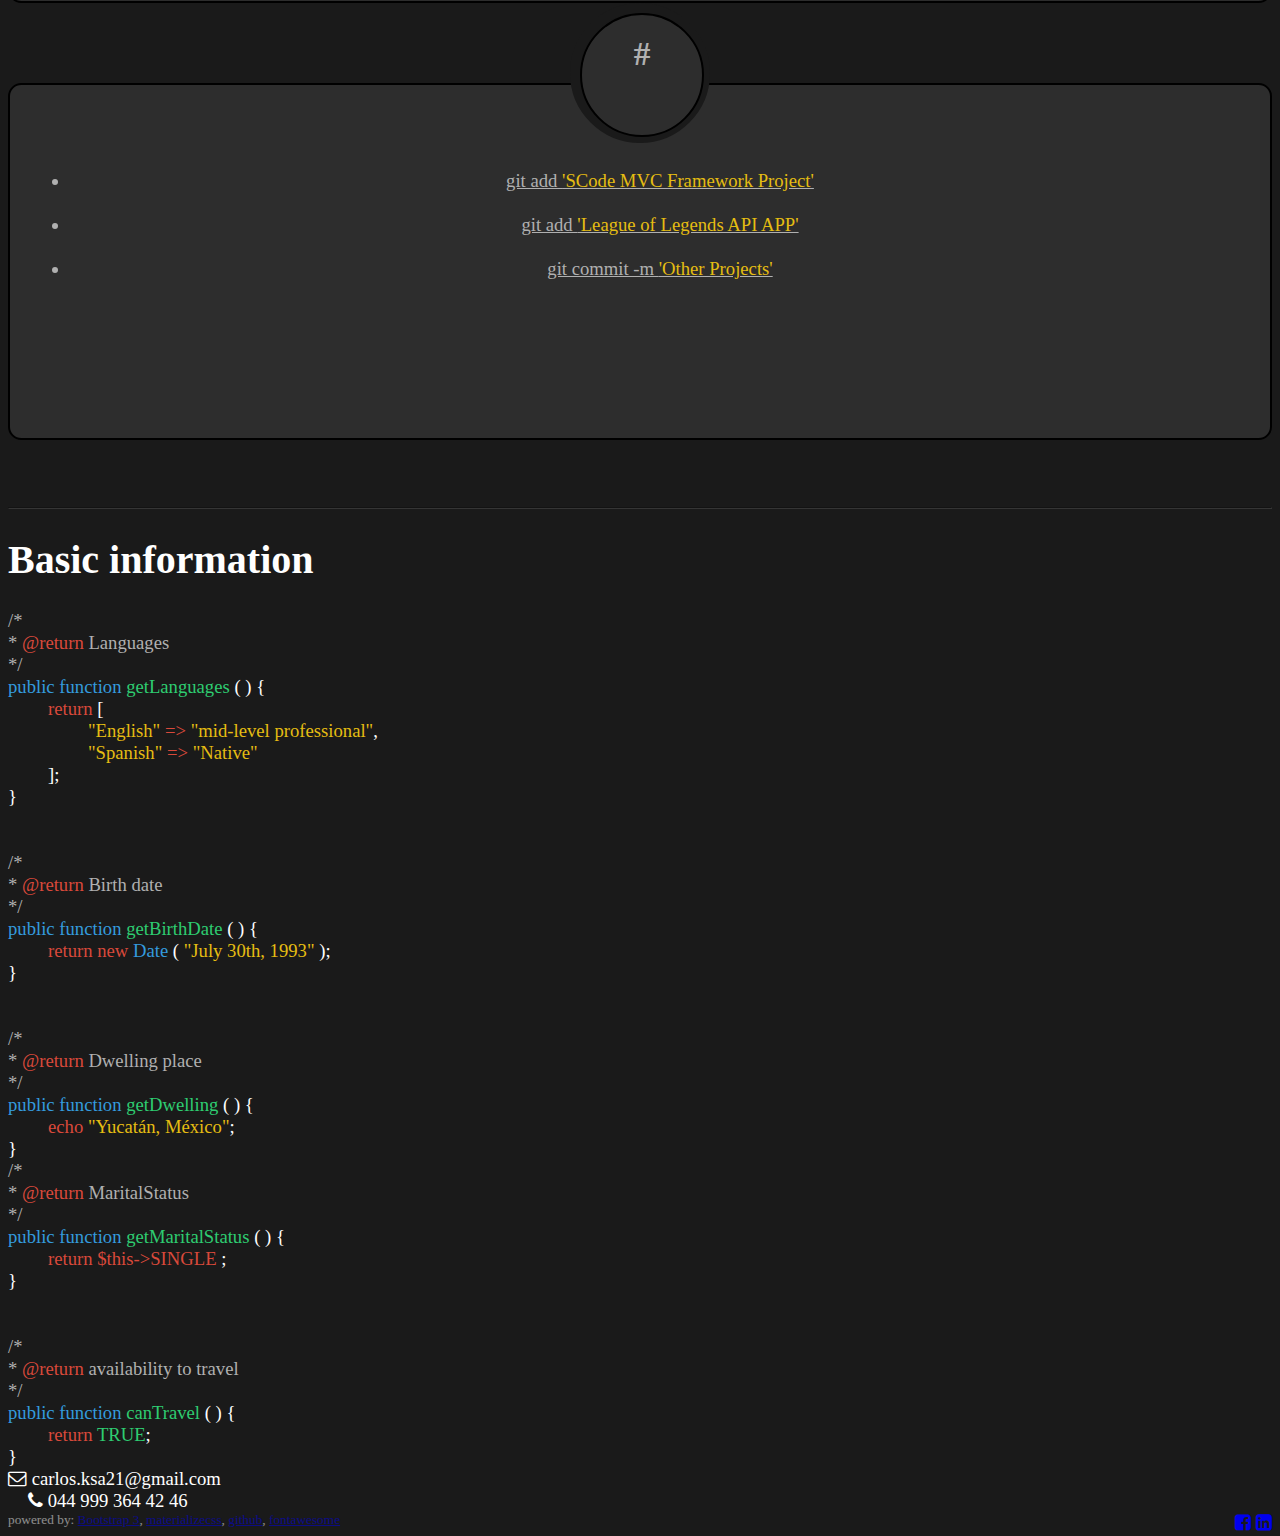
==== commit 99389d45: "more space" ====
--- a/index.html
+++ b/index.html
@@ -12,11 +12,11 @@
 
 <body>
 
-	<div class="parallax-container">
+	<!--div class="parallax-container">
 		<div class="quote">
-			<p> 
-				<span style="color:#f1c411" >{</span> 
-				code is a <span style="color:#1ec5e9">document</span> 
+			<p>
+				<span style="color:#f1c411" >{</span>
+				code is a <span style="color:#1ec5e9">document</span>
 				<span style="color:#f1c411" >}</span>
 			</p>
 			<p>
@@ -27,7 +27,11 @@
 			</p>
 		</div>
       <div class="parallax"><img src="public/images/parallax1.jpg"></div>
-    </div>
+    </div-->
+
+		<div class="header">
+				<img class="header-image" src="public/images/parallax1.jpg" alt="">
+		</div>
 
     <div class="profile-image container">
     	<div class="row">
@@ -41,203 +45,157 @@
     			</p>
     		</div>
     		<div class="col-md-1 col-sm-1">
-    			<a href="eng.html"><span class="pull-right" style="  background-color: #d9493a;margin-top: 100px;padding: 10px;">
-    				<span style="color:white;">EN</span>
-    			</span></a>
+    			<!--a href="/"><span class="pull-right" style="  background-color: #d9493a;margin-top: 100px;padding: 10px;">
+    				<span style="color:white;">ESP</span>
+    			</span></a-->
     		</div>
     	</div>
-
     </div>
 
-    
+
 
 	<div class="container">
 		<div class="row" id="about-me">
 			<div class="col-md-12">
-				<h1>Hola Mundo</h1>
-
-				<p>
-					Mi nombre es Carlos, soy un ingeniero de software en proceso de graduación, con conocimientos en varios lenguajes, y bases para seguir metodologías, modelos y estándares para el desarrollo de software, así como para la administración de cada fase de desarrollo de un proyecto.
-				</p>
-				<p>
-					Me considero una persona constante la cual preferentemente le gusta trabajar de manera independiente ya que me permite explotar mi creatividad; sin embargo soy capaz de trabajar de manera efectiva en un equipo, en los cuales frecuentemente me gusta tomar el liderazgo. <br>
-					Suelo ser ordenado y limpio cuando de trabajo se trata, siento que todo lo que se desarrolla debe tener un correcto equilibrio entre el desarrollo ágil y el arduo trabajo de documentación de un desarrollo, partiendo desde la raíz, un código limpio.
-				</p>
-				<p>
-					Me encanta programar, muchas veces lo hago en mis ratos libres como pasatiempo, prueba de esto es esta página en sí misma; programar, me permite desarrollar ideas y llevarlas a la realidad.
-
-				</p>
-			</div>
-		</div>
-
-
-		<div class="row" id="basic-info">
-			<h1>Informaci&oacute;n basica</h1>
-
-			<div class="col-md-6">
-				<span class="tgrey">
-					/* <br>
-					*<span class="torange"> @return </span> Idiomas<br>
-					*/
-				</span> 
-				<br>
-				<span style="color:#349bde">public function</span> 
-				<span style="color:#2ECC71">getIdiomas</span> 
-				( ) { <br>
-					<div class="tab">
-						<span class="torange">return</span> [ 
-							<div class="tab">
-								<span class="tyellow">"Ingles"</span> <span class="torange"> => </span> <span class="tyellow">"Competencia media"</span>,
-							</div>
-							 <div class="tab">
-							 	<span class="tyellow">"Español"</span> <span class="torange">=></span> <span class="tyellow">"Nativo"</span>  
-							 </div>
-						]; <br>
-					</div>
-				}
-
-				<br> <br> <br>
-
-				<span class="tgrey">
-					/* <br>
-					*<span class="torange"> @return </span> Fecha de nacimiento <br>
-					*/
-				</span> 
-				<br>
-				<span style="color:#349bde">public function</span> 
-				<span style="color:#2ECC71">getFechaDeNacimiento</span> 
-				( ) { <br>
-					<div class="tab">
-						<span class="torange">return new</span> <span class="tblue">Date</span> ( <span class="tyellow">"30 de Julio de 1993"</span> ); <br>
-					</div>
-				}
-
-				<br> <br> <br>
-
-				<span class="tgrey">
-					/* <br>
-					*<span class="torange"> @return </span> Lugar de vivienda <br>
-					*/
-				</span> 
-				<br>
-				<span style="color:#349bde">public function</span> 
-				<span style="color:#2ECC71">getLugarVivienda</span> 
-				( ) { <br>
-					<div class="tab">
-						<span class="torange">echo</span> <span class="tyellow">"Mérida, Yucatán"</span>; <br>
-					</div>
-				}
-			</div>
-
-			<div class="col-md-6">
-				<span class="tgrey">
-					/* <br>
-					*<span class="torange"> @return </span> Estado civil <br>
-					*/
-				</span> 
-				<br>
-				<span style="color:#349bde">public function</span> 
-				<span style="color:#2ECC71">getEstadoCivil</span> 
-				( ) { <br>
-					<div class="tab">
-						<span class="torange">return $this->ESTADO_SOLTERO</span> ; <br>
-					</div>
-				}
-
-				<br> <br> <br>
-
-				<span class="tgrey">
-					/* <br>
-					*<span class="torange"> @return </span> Disponibilidad de Viajar <br>
-					*/
-				</span> 
-				<br>
-				<span style="color:#349bde">public function</span> 
-				<span style="color:#2ECC71">puedeViajar</span> 
-				( ) { <br>
-					<div class="tab">
-						<span class="torange">return</span> <span class="tgreen">TRUE</span>; <br>
-					</div>
-				}
-			</div>
-		</div>
-		
-		
+				<h1>Personal Summary</h1>
+
+				<ul>
+					<li><span>Developer with three years' experience building and maintaning software applications using Java and javascript as main languages</span></li>
+					<li><span>Strong knowledge of JavaScript and many frameworks related to front end development like Angular, React, Redux, Node JS, etc...</span></li>
+					<li><span>Working experience in Android development using Java as main language, and ready to apply Kotlin in new Mobile Projects.</span></li>
+					<li><span>Working experience in Agile methodologies</span></li>
+				</ul>
+
+			</div>
+		</div>
+
+
+
+
+		<div class="row" id="exp">
+			<h1>Work experience</h1>
+
+			<div class="prompt">
+				<div class="command">
+					>_ Web Developper :~$
+					<div class="tab tgrey">
+
+							* 4th Source &emsp; [go: <a  target="_blank" href="http://www.4thsource.com/">page</a>]<br>
+							* Aug 2015 - Now <br> <br>
+
+							> <b>Web Developer</b>
+							<ol>
+								<li><span>Mainaining an enviromental system based on Oracle SQL which manages and interprets XML, HTML, XSS, JS, CSS files.</span></li>
+								<li><span>Experience working on site with the clients in Regeneron's NY Offices.</span></li>
+								<li><span>Create LOEs and Development strategies to achieve different objetives.</span></li>
+								<li><span>Create documentation for testing enviroments such as TFS.</span></li>
+								<li><span>Improvement of development process, creating tools which help to automate many steps in the process of development, such as generate dynamically
+								the files that the tool uses (mentioned before), those tools were created in NodeJS with Extress and JavaScript, also ASP .NET with C#.</span></li>
+								<li><span>Conducting Unit testing and provided UAT Support.</span></li>
+							</ol>
+
+						</div>
+					</div>
+				</div>
+
+				<div class="prompt">
+					<div class="command">
+						<div class="tab tgrey">
+							> <b>Java Web Developer</b>
+							<ol>
+								<li><span>Building and maintaning enterprise web application using Java, PHP, HTML, JavasCript with Angular JS, Jquery, Spring and Hibernate.</span></li>
+								<li><span>Improved the database performance using asynchronus connections between the application and the client, by implementing new logics based on
+									javascript post messages.</span</li>
+								<li><span>Held regular SCRUM meetings as Project Plans, StandUp meetings, Requirements meeting, etc...</span></li>
+								<li><span>Conducting Unit Testing and proved UAT Support.</span></li>
+							</ol>
+
+							> <b>QA Analyst & QA Automation</b>
+							<ol>
+								<li><span>Building automated Scripts for quality assurance from an enterprise web application, using ALM, QTP and UFT with VB Script.</span></li>
+								<li><span>Creating manual test cases.</span></li>
+								<li><span>Maintaning and creating test plans.</span></li>
+								<li><span>Defect management in ALM.</span></li>
+							</ol>
+					</div>
+				</div>
+
+				<div class="command">
+					>_ Web applications and Android developer :~$
+					<div class="tab tgrey">
+
+						* NAVEGANTE &emsp; [go: <a  target="_blank" href="http://navegantes.mx/">page</a>]<br>
+						* Sep 2014 - Jun 2015 <br><br>
+
+						> <b>Android Lead Developer</b>
+
+						<ol>
+							<li><span>Experience leading small teams of developers, i used to manage a team of five persons, in charge of following the process of several
+							mobile applications in android, and coordinate people to achieve objetives.</span></li>
+							<li><span>Creation of internal development process' documentation.</span></li>
+							<li><span>Planning and management of several projects, including creation of design documents, requirements documents, risks documents, iterations/sprints planning.</span></li>
+							<li><span>Experience developing Android application in native Java language.</span></li>
+							<li><span>Experience working with APIS in charge of read and maintaing information of credit and debit cards.</span></li>
+						</ol>
+
+
+						> <b>Web Developer</b>
+
+							<ol>
+								<li><span>Experience managing small web projects.</span></li>
+								<li><span>Maintainign and created several web pages using PHP, JavaScript, CSS3 with Angular JS, React, Laravel 5.1, CodeIgniter 3.</span></li>
+								<li><span>Experience working with E-Comerce services.</span></li>
+								<li><span>Experience working with Agile methodologies.</span></li>
+							</ol>
+					</div>
+				</div>
+
+				<div class="command">
+					>_ intern, Web developer :~$
+					<div class="tab tgrey">
+						* Responsabilidad Digital &emsp; [go: <a  target="_blank" href="http://www.responsabilidaddigital.org/">page</a>]<br>
+						* Feb 2014 - Jun 2014 &#8718;
+					</div>
+				</div>
+			</div>
+		</div>
+
+		<br>
+		<br>
 
 		<div class="row" id="stundet">
-			<h1>Antecedentes Acad&eacute;micos</h1>
+			<h1>Academic history</h1>
 
 			<div class="prompt">
 				<div class="command">
 					>_ Universidad Autónoma de Yucatán Facultad de Matemáticas :~$
 					<div class="tab tgrey">
-						* Licenciatura en Ingenier&iacute;a de Software (Proceso de titulaci&oacute;n) <br>
-						* Periodo: 2011 - 2016
-					</div>
-				</div>
-				<div class="command">
-					>_ Escuela Preparatoria Estatal Num. 3 Ctm :~$
-					<div class="tab tgrey">
-						* Preparatoria <br>
-						* Periodo: 2008 - 2011 &#8718;
-					</div>
-				</div>
-			</div>
-		</div>
-
-
-		<div class="row" id="exp">
-			<h1>Experiencia laboral</h1>
-
-			<div class="prompt">
-				<div class="command">
-					>_ Junior Developper :~$ 
-					<div class="tab tgrey">
-						* 4th Source &emsp; [go: <a href="http://www.4thsource.com/">page</a>]<br>
-						* Periodo: ago 2015 - Actualidad
-					</div>
-				</div>
-				<div class="command">
-					>_ Desarrollador web y aplicaciones moviles :~$ 
-					<div class="tab tgrey">
-						* NAVEGANTE &emsp; [go: <a href="http://navegantes.mx/">page</a>]<br>
-						* Periodo: sep 2014 - jun 2015
-					</div>
-				</div>
-				<div class="command">
-					>_ Practicante como Desarrollador web :~$
-					<div class="tab tgrey">
-						* Responsabilidad Digital &emsp; [go: <a href="http://www.responsabilidaddigital.org/">page</a>]<br>
-						* Periodo: Feb 2014 - Jun 2014 &#8718;
-					</div>
-				</div>
-			</div>
-		</div>
-		
-		<div class="row" id="reconocimientos">
-			<h1> Reconocimientos </h1>
-			<p>
-				<span class="tgreen">@include(</span> Segundo Lugar Startup Weekend Mérida 2014 <span class="tgreen">)</span></span>
-				<div class="tab tgrey">
-					<span class="tgreen">{{</span> 54 horas seguidas para desarrollar un Startup con fines tecnologicos; se desarroll&oacute; una aplicación demostrativa para el monitoreo y cuidado de automoviles. <span class="tgreen">}}</span>
-				</div>
-			</p>
-		</div>
+						* Software Engineering<br>
+						* 2011 - 2016
+					</div>
+				</div>
+			</div>
+		</div>
+
+
+		<hr>
+		<br>
+		<br>
 
 
 		<div class="row" id="apt">
 			<div class="row">
-				<h1>Aptitudes y Habilidades</h1>
+				<h1>Skills and Abilities</h1>
 				<div class="col-md-6">
 					<div class="row">
-						<span class="torange">define </span> lenguajes de programaci&oacute;n 
+						<span class="torange">define </span> programing languages
 						<div class="tab">
 							<ul>
 								<li>Android Kotlin &emsp; <span class="small tgreen">class MyActivity : Activity()</span> </li>
-								<li>Android &emsp; <span class="small tgreen">context.R.id.androidtxt</span> </li>
+								<li>Android Java &emsp; <span class="small tgreen">context.R.id.androidtxt</span> </li>
+								<li>JavaScript &emsp; <span class="small"><span class="torange">alert</span>( <span class="tyellow">"text"</span> ); </span></li>
 								<li>PHP 5 &emsp; <span class="small"> < ?<span class="tblue">php</span>?> </span> </li>
 								<li>HTML 5 &emsp; <span class="small"> < <span class="torange">tag </span> /> </span></li>
-								<li>JavaScript &emsp; <span class="small"><span class="torange">alert</span>( <span class="tyellow">"text"</span> ); </span></li>
 								<li>Java &emsp; <span class="small"> <span class="tblue">import</span> java.util; </span></li>
 								<li>C++ &emsp; <span class="small"> <span class="tblue">#include</span> < stdio.h > </span> </li>
 								<li>CSS &emsp; <span class="small"> <span class="tgreen">.class</span>{} </span></li>
@@ -247,15 +205,15 @@
 				</div>
 
 				<div class="col-md-6">
-					<span class="torange">define </span> Frameworks, librerias, pluggins, estandares
+					<span class="torange">define </span> Frameworks, APIS, pluggins, standards
 					<div class="tab">
 						<ul>
 							<li>Android &emsp; <span class="small tgreen">context.R.id.androidtxt</span> </li>
-							<li>JSON &emsp; <span class="small"> {var: "value"}</span> </li>
+							<li>Node JS &emsp; <span class="small"> <span class="torange">npm start</span> </span> </li>
+							<li>Angular &emsp; <span class="small"> app.controller </span> </li>
+							<li>React &emsp; <span class="small"> ReactDOM.render</span> </li>
 							<li>JQuery &emsp; <span class="small"> <span class="tblue">$</span>(<span class="tyellow">".class"</span>) </span> </li>
-							<li>Bootstrap 3 &emsp; <span class="small"> <span class="torange">col-md-12</span> </span> </li>
 							<li>Hibernate &emsp; <span class="small"> <span class="tblue">entitie</span> </span></li>
-							<li>CodeIgniter &emsp; <span class="small"> MVC </span> </li>
 							<li>Laravel 5 &emsp; <span class="small"> routes.php </span> </li>
 						</ul>
 					</div>
@@ -263,21 +221,199 @@
 
 			</div>
 
-			<div class="row">
+			<!--div class="row">
 				<div class="col-md-6 tgrey">
-					<span class="torange">define </span> Otros
+					<span class="torange">define </span> Others
 					<div class="tab">
 						<ul>
-							<li>Diseño grafico amateur</li>
-							<li>Edici&oacute;n de video amateur (sony vegas pro 8, after effects)</li>
-							<li>Codificacion de propio framework MVC PHP: <a href="http://github.com/kingskull619/mvc" target="_blank">Silver Coding</a></li>
-							<li>Conoce otros de mis proyectos personales: <a href="http://github.com/kingskull619?tab=repositories" target="_blank">Otros Proyectos</a></li>
+							<li>amateur graphic design</li>
+							<li>amateur video editing (sony vegas pro 8, after effects)</li>
+							<li>Alfa of my own MVC framework with PHP: <a href="http://github.com/kingskull619/mvc" target="_blank">Silver Coding</a></li>
+							<li>Know more about my personal projects here: <a href="http://github.com/kingskull619?tab=repositories" target="_blank">Otros Proyectos</a></li>
 						</ul>
 					</div>
 				</div>
-			</div>
-		</div>
-
+			</div-->
+
+
+		</div>
+
+
+		<hr>
+
+
+		<div class="row" id="reconocimientos">
+			<h1> Awards </h1>
+			<p>
+				<span class="tgreen">@include(</span> Second place on Startup Weekend Mérida 2014 <span class="tgreen">)</span></span>
+				<div class="tab tgrey">
+					<span class="tgreen">{{</span> 54 hours to develop a Startup, we develop an Android application that allows you to manage the status of your car.
+					<span class="tgreen">}}</span>
+				</div>
+			</p>
+		</div>
+
+		<br>
+		<hr>
+		<br>
+
+		<div class="row" id="portfolio">
+			<div class="col-md-12">
+				<h1>Portfolio</h1>
+			</div>
+
+			<div class="col-lg-4 col-md-6 portfolio-card">
+
+				<div class="circle">
+					<div class="inner-circle">
+						<h2 class="torange"> <&#8725> </h2>
+					</div>
+				</div>
+
+				<div class="content">
+					<ul class="tblue">
+						<li><a href="http://www.navegantes.mx/" target="_blank"> <span class="opacity30"><</span> navegante.mx <span class="opacity30">></span></a></li>
+						<li><a href="http://www.cervezapatito.com/" target="_blank"> <span class="opacity30"><</span> cervezapatito.com <span class="opacity30">></span> </a></li>
+						<li><a href="http://www.dunosusa.com.mx/" target="_blank"> <span class="opacity30"><</span> dunosusa.com.mx <span class="opacity30">></span></a></li>
+						<li><a href="http://simca.mx/" target="_blank"><span class="opacity30"><</span> simca.mx <span class="opacity30">></span></a></li>
+						<li><a href="http://www.jardinesderejoyada.mx/" target="_blank"><span class="opacity30"><</span> jardinesderejoyada.mx <span class="opacity30">></span></a></li>
+						<li><a href="http://www.nortemerida.simca.mx/" target="_blank"><span class="opacity30"><</span> nortemerida.mx <span class="opacity30">></span></a></li>
+					</ul>
+				</div>
+
+			</div>
+
+			<div class="col-lg-4 col-md-6 portfolio-card">
+
+				<div class="circle">
+					<div class="inner-circle">
+						<h2 class="tgreen">APP</h2>
+					</div>
+				</div>
+
+				<div class="content">
+					<ul class="tgreen">
+						<li><a href="https://play.google.com/store/apps/details?id=mx.navegantes.appnea.dunosusa&hl=es_419" target="_blank"> <span class="opacity50">context.R.</span> dunosusa</a></li><br>
+						<li><a href="https://play.google.com/store/apps/details?id=mx.navegantes.appnea.coachcharly" target="_blank"> <span class="opacity50">context.R.</span> coachcharly </a></li> <br>
+						<li><a href="https://play.google.com/store/apps/details?id=com.navegantes.cartelera" target="_blank"> <span class="opacity50">context.R.</span> menuCinema</a></li>
+					</ul>
+				</div>
+
+			</div>
+
+			<div class="col-lg-4 col-md-6 col-md-offset-3 portfolio-card">
+
+				<div class="circle">
+					<div class="inner-circle">
+						<h2 class="tgrey">#</h2>
+					</div>
+				</div>
+
+				<div class="content">
+					<ul class="tgrey">
+						<li><a href="https://github.com/kingskull619/mvc" target="_blank">git add <span class="tyellow">'SCode MVC Framework Project'</span></a></li> <br>
+						<li><a href="https://github.com/kingskull619/LoLApplication" target="_blank">git add <span class="tyellow">'League of Legends API APP'</span></a></li> <br>
+						<li><a href="https://github.com/kingskull619?tab=repositories" target="_blank">git commit -m <span class="tyellow">'Other Projects'</span></a></li>
+					</ul>
+				</div>
+
+			</div>
+
+		</div>
+
+		<hr>
+
+
+		<div class="row" id="basic-info">
+			<h1>Basic information</h1>
+
+			<div class="col-md-6">
+				<span class="tgrey">
+					/* <br>
+					*<span class="torange"> @return </span> Languages<br>
+					*/
+				</span>
+				<br>
+				<span style="color:#349bde">public function</span>
+				<span style="color:#2ECC71">getLanguages</span>
+				( ) { <br>
+					<div class="tab">
+						<span class="torange">return</span> [
+							<div class="tab">
+								<span class="tyellow">"English"</span> <span class="torange"> => </span> <span class="tyellow">"mid-level professional"</span>,
+							</div>
+							 <div class="tab">
+							 	<span class="tyellow">"Spanish"</span> <span class="torange">=></span> <span class="tyellow">"Native"</span>
+							 </div>
+						]; <br>
+					</div>
+				}
+
+				<br> <br> <br>
+
+				<span class="tgrey">
+					/* <br>
+					*<span class="torange"> @return </span> Birth date <br>
+					*/
+				</span>
+				<br>
+				<span style="color:#349bde">public function</span>
+				<span style="color:#2ECC71">getBirthDate</span>
+				( ) { <br>
+					<div class="tab">
+						<span class="torange">return new</span> <span class="tblue">Date</span> ( <span class="tyellow">"July 30th, 1993"</span> ); <br>
+					</div>
+				}
+
+				<br> <br> <br>
+
+				<span class="tgrey">
+					/* <br>
+					*<span class="torange"> @return </span> Dwelling place <br>
+					*/
+				</span>
+				<br>
+				<span style="color:#349bde">public function</span>
+				<span style="color:#2ECC71">getDwelling</span>
+				( ) { <br>
+					<div class="tab">
+						<span class="torange">echo</span> <span class="tyellow">"Yucatán, México"</span>; <br>
+					</div>
+				}
+			</div>
+
+			<div class="col-md-6">
+				<span class="tgrey">
+					/* <br>
+					*<span class="torange"> @return </span> MaritalStatus <br>
+					*/
+				</span>
+				<br>
+				<span style="color:#349bde">public function</span>
+				<span style="color:#2ECC71">getMaritalStatus</span>
+				( ) { <br>
+					<div class="tab">
+						<span class="torange">return $this->SINGLE</span> ; <br>
+					</div>
+				}
+
+				<br> <br> <br>
+
+				<span class="tgrey">
+					/* <br>
+					*<span class="torange"> @return </span> availability to travel <br>
+					*/
+				</span>
+				<br>
+				<span style="color:#349bde">public function</span>
+				<span style="color:#2ECC71">canTravel</span>
+				( ) { <br>
+					<div class="tab">
+						<span class="torange">return</span> <span class="tgreen">TRUE</span>; <br>
+					</div>
+				}
+			</div>
+		</div>
 
 	</div>
 
@@ -287,7 +423,7 @@
               <div class="col-md-4">
               	<i class="fa fa-envelope-o"></i> carlos.ksa21@gmail.com
               </div>
-              <div class="col-md-4">      	
+              <div class="col-md-4">
               	<i class="fa fa-phone" style="margin-left:20px;"></i> 044 999 364 42 46</i>
               </div>
               <div class="col-md-4">
@@ -300,7 +436,7 @@
           </div>
           <div class="footer-copyright">
             <div class="container">
-	            powered by: <a href="http://getbootstrap.com/" class="text-white">Bootstrap 3</a>, 
+	            powered by: <a href="http://getbootstrap.com/" class="text-white">Bootstrap 3</a>,
 	            <a href="http://materializecss.com/buttons.html" class="text-white">materializecss</a>,
 	            <a href="www.github.com" class="text-white">github</a>,
 	            <a href="http://fortawesome.github.io/Font-Awesome/" class="text-white">fontawesome</a>
@@ -308,7 +444,7 @@
           </div>
  	</footer>
 
-<!-- /////////////////////scripts///////////////////////////////////////////// -->
+<!-- /////////////////////scripts/////////////////////////////////////////////
 
 <script src="https://cdnjs.cloudflare.com/ajax/libs/jquery/2.1.3/jquery.min.js"></script>
 <script type="text/javascript" src="https://cdnjs.cloudflare.com/ajax/libs/twitter-bootstrap/3.3.4/js/bootstrap.min.js"></script>
@@ -319,6 +455,6 @@
 	      $('.parallax').parallax();
 	    });
 </script>
-
+-->
 </body>
 </html>
--- a/public/css/custom.css
+++ b/public/css/custom.css
@@ -17,6 +17,24 @@
 }
 h3{
 	font-size: 20pt;
+}
+
+hr {
+	border-color: rgba(51, 51, 51, 0.25);
+  margin-top: 50pt;
+}
+
+.header {
+	width: 100%;
+	height: 300pt;
+	overflow: hidden;
+	border-bottom: 2px solid rgba(255, 255, 255, 0.1);
+	border-top: 2px solid rgba(255, 255, 255, 0.1);
+}
+
+.header-image {
+	width: 100%;
+	margin-top: -700px;
 }
 
 .profile{
@@ -55,23 +73,79 @@
 	border-top: 2px solid rgba(255, 255, 255, 0.1);
 }
 
-.tgrey{
+.tgrey,
+#portfolio .portfolio-card .content ul.tgrey li a {
 	color:#B0B0B0;
 }
 
-.torange{
+.torange,
+#portfolio .portfolio-card .content ul.torange li a {
 	color:#d9493a;
 }
 
-.tgreen{
+.tgreen,
+#portfolio .portfolio-card .content ul.tgreen li a {
 	color:#2ECC71;
 }
 
-.tblue{
+.tblue,
+#portfolio .portfolio-card .content ul.tblue li a {
 	color:#349bde;
 }
-.tyellow{
+
+.tyellow,
+#portfolio .portfolio-card .content ul.tyellow li a {
 	color:#e5bd12;
+}
+
+.opacity50{
+	opacity: 0.5;
+}
+.opacity30{
+	opacity: 0.3;
+}
+
+
+
+#portfolio .portfolio-card .circle {
+		width: 90pt;
+	  height: 90pt;
+		border-radius: 100%;
+    border: 10px solid #1a1a1a;
+		display: table;
+    margin: 0 auto;
+	  z-index: 2;
+	  position: relative;
+}
+
+#portfolio .portfolio-card .circle .inner-circle {
+	width: 100%;
+	height: 100%;
+	border-radius: 100%;
+	border: 2px solid #000;
+	background-color: #2d2d2d;
+}
+
+#portfolio .portfolio-card h2 {
+	margin: 0;
+  text-align: center;
+	padding-top: 15pt;
+}
+
+#portfolio .portfolio-card .content {
+	background-color: #2d2d2d;
+	border: 2px solid #000;
+  border-radius: 10pt;
+  padding: 15pt;
+	margin-top: -45pt;
+	padding-top: 50pt;
+	min-height: 200pt;
+  z-index: 1;
+  position: relative;
+}
+
+#portfolio .portfolio-card .content ul li {
+	text-align: center;
 }
 
 .tab{
@@ -86,6 +160,27 @@
 .command{
 	margin-bottom: 40px;
 }
+.command > .tab > ol {
+	margin-left: 10pt;
+	border-left: 17pt solid #2d2d2d;
+	padding-top: 10pt;
+	padding-bottom: 10pt;
+}
+.command > .tab > ol > li {
+	margin-left: -28pt;
+	padding-left: 5pt;
+	color: rgb(19, 19, 19);
+}
+.command > .tab > ol > li > span {
+	color: #868686;
+}
+#about-me  ul  li {
+	list-style: circle;
+	color: #d93822;
+}
+#about-me  ul li span {
+	color: #fff;
+}
 
 .small {
   font-size: 8pt;
@@ -98,4 +193,34 @@
 .footer-copyright{
 	font-size: 10pt;
 	opacity: 0.5;
-}+}
+
+
+
+@media  (max-width: 1024px) {
+	.header-image {
+    width: 100%;
+    margin-top: -351px;
+	}
+
+	.profile-image {
+    margin-top: -81px;
+	}
+
+	.title h1 {
+    margin-top: 0;
+	}
+
+	.container{
+	    width: 85%;
+	}
+
+	.command > .tab > ol > li {
+    margin-left: -23pt;
+	}
+
+	h1 {
+		margin-top: 10pt;
+    margin-bottom: 10pt;
+	}
+}
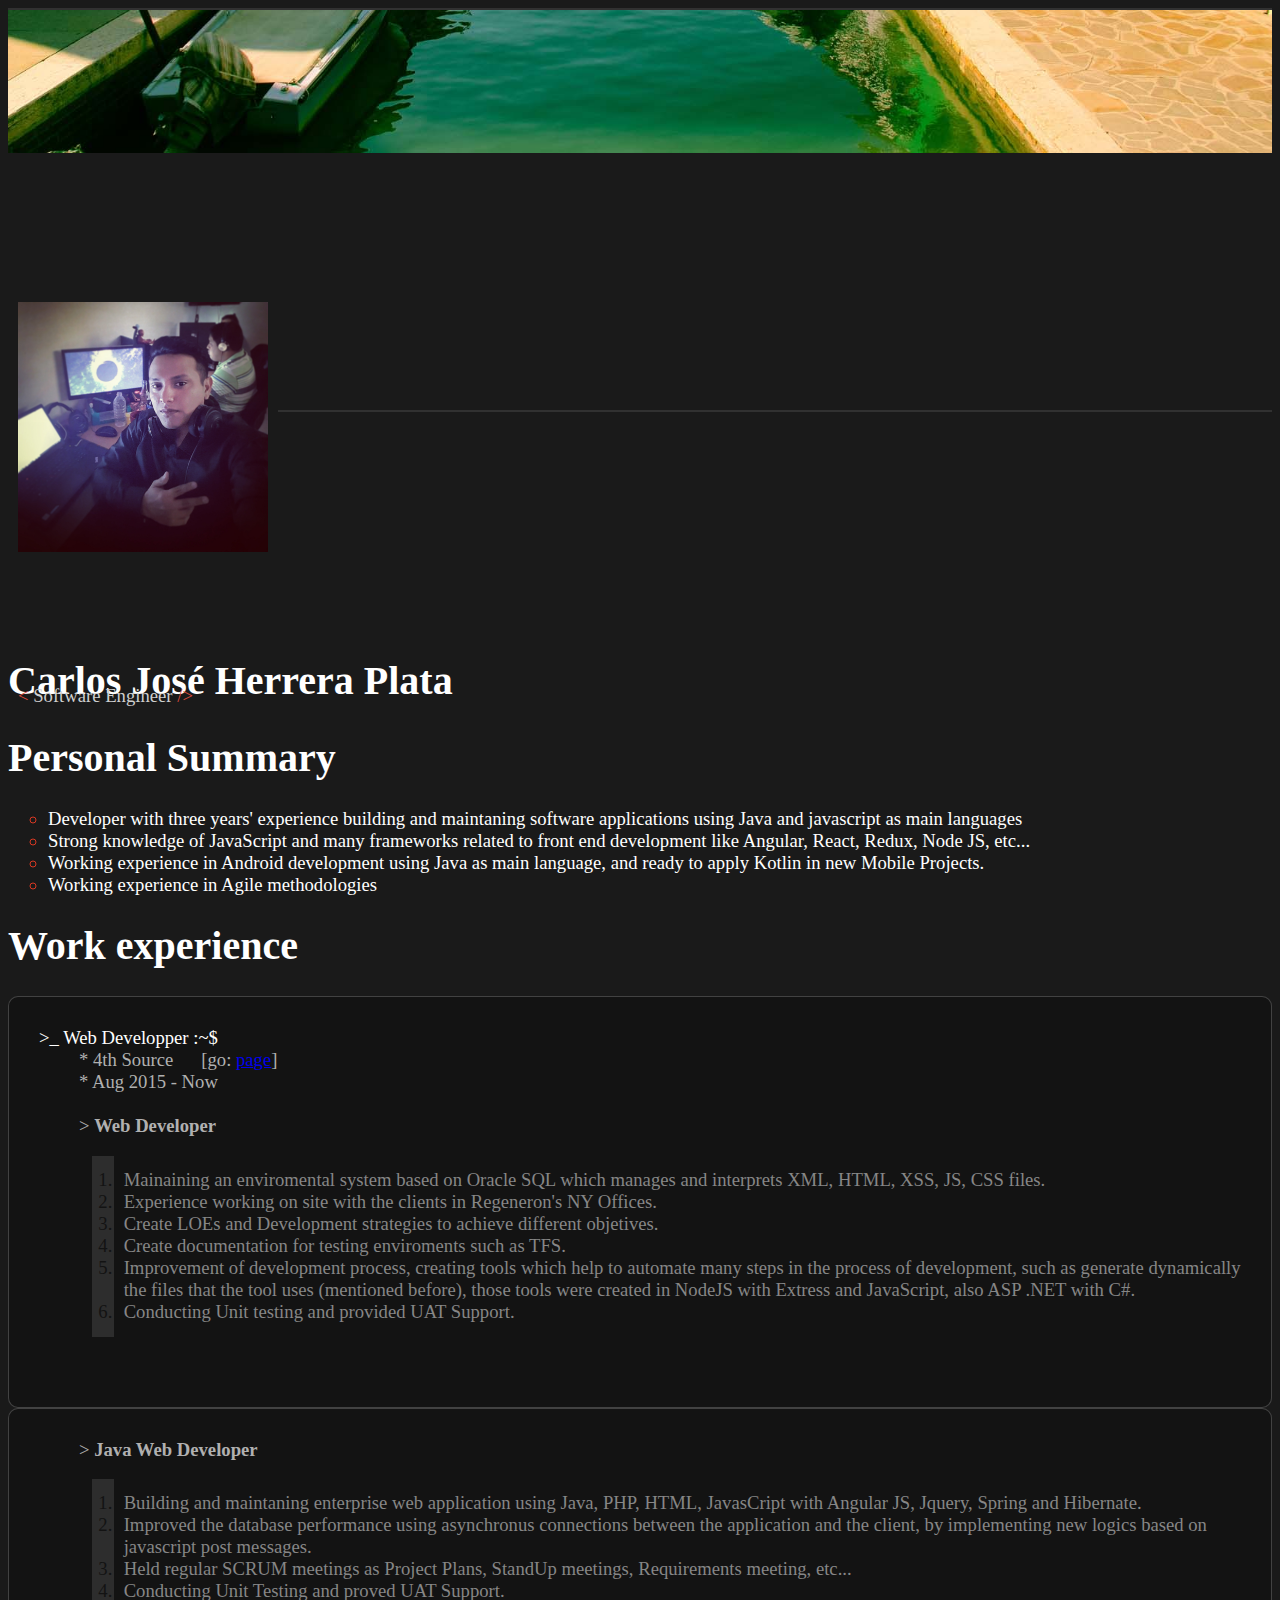
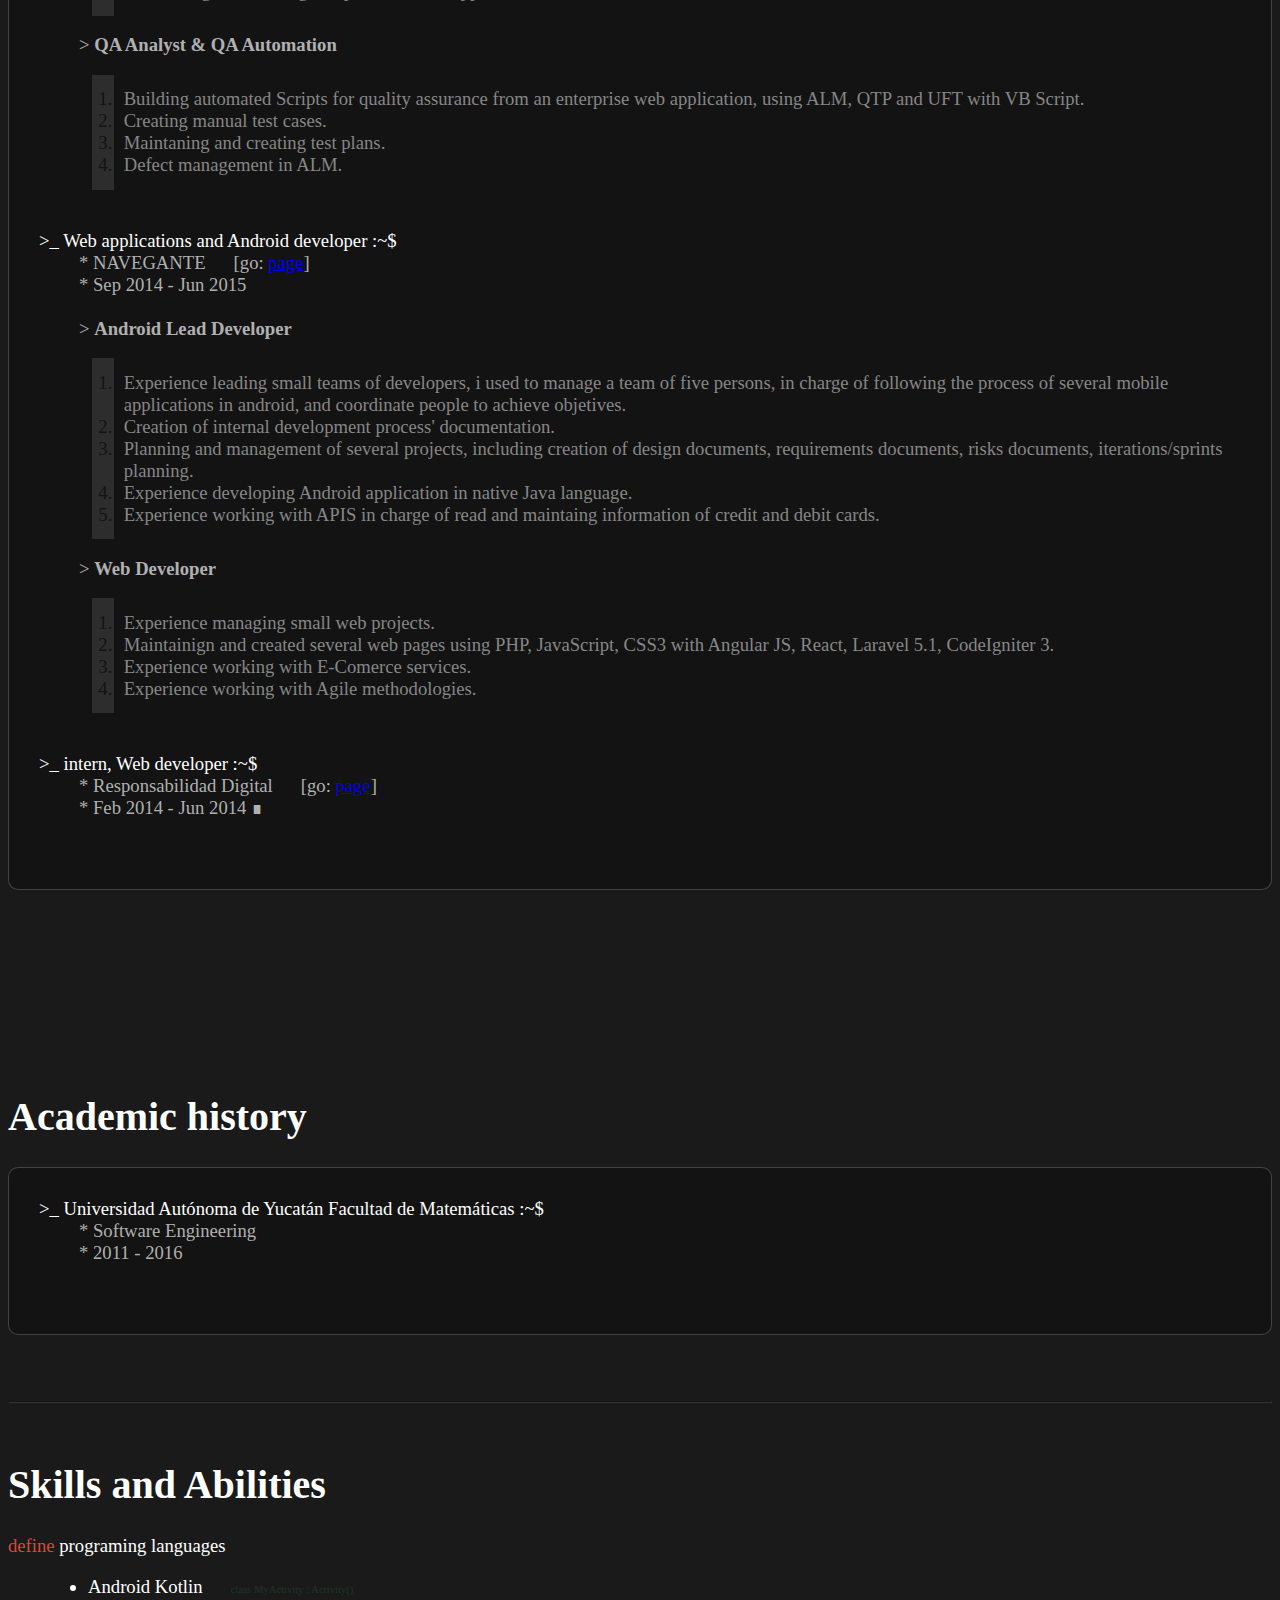
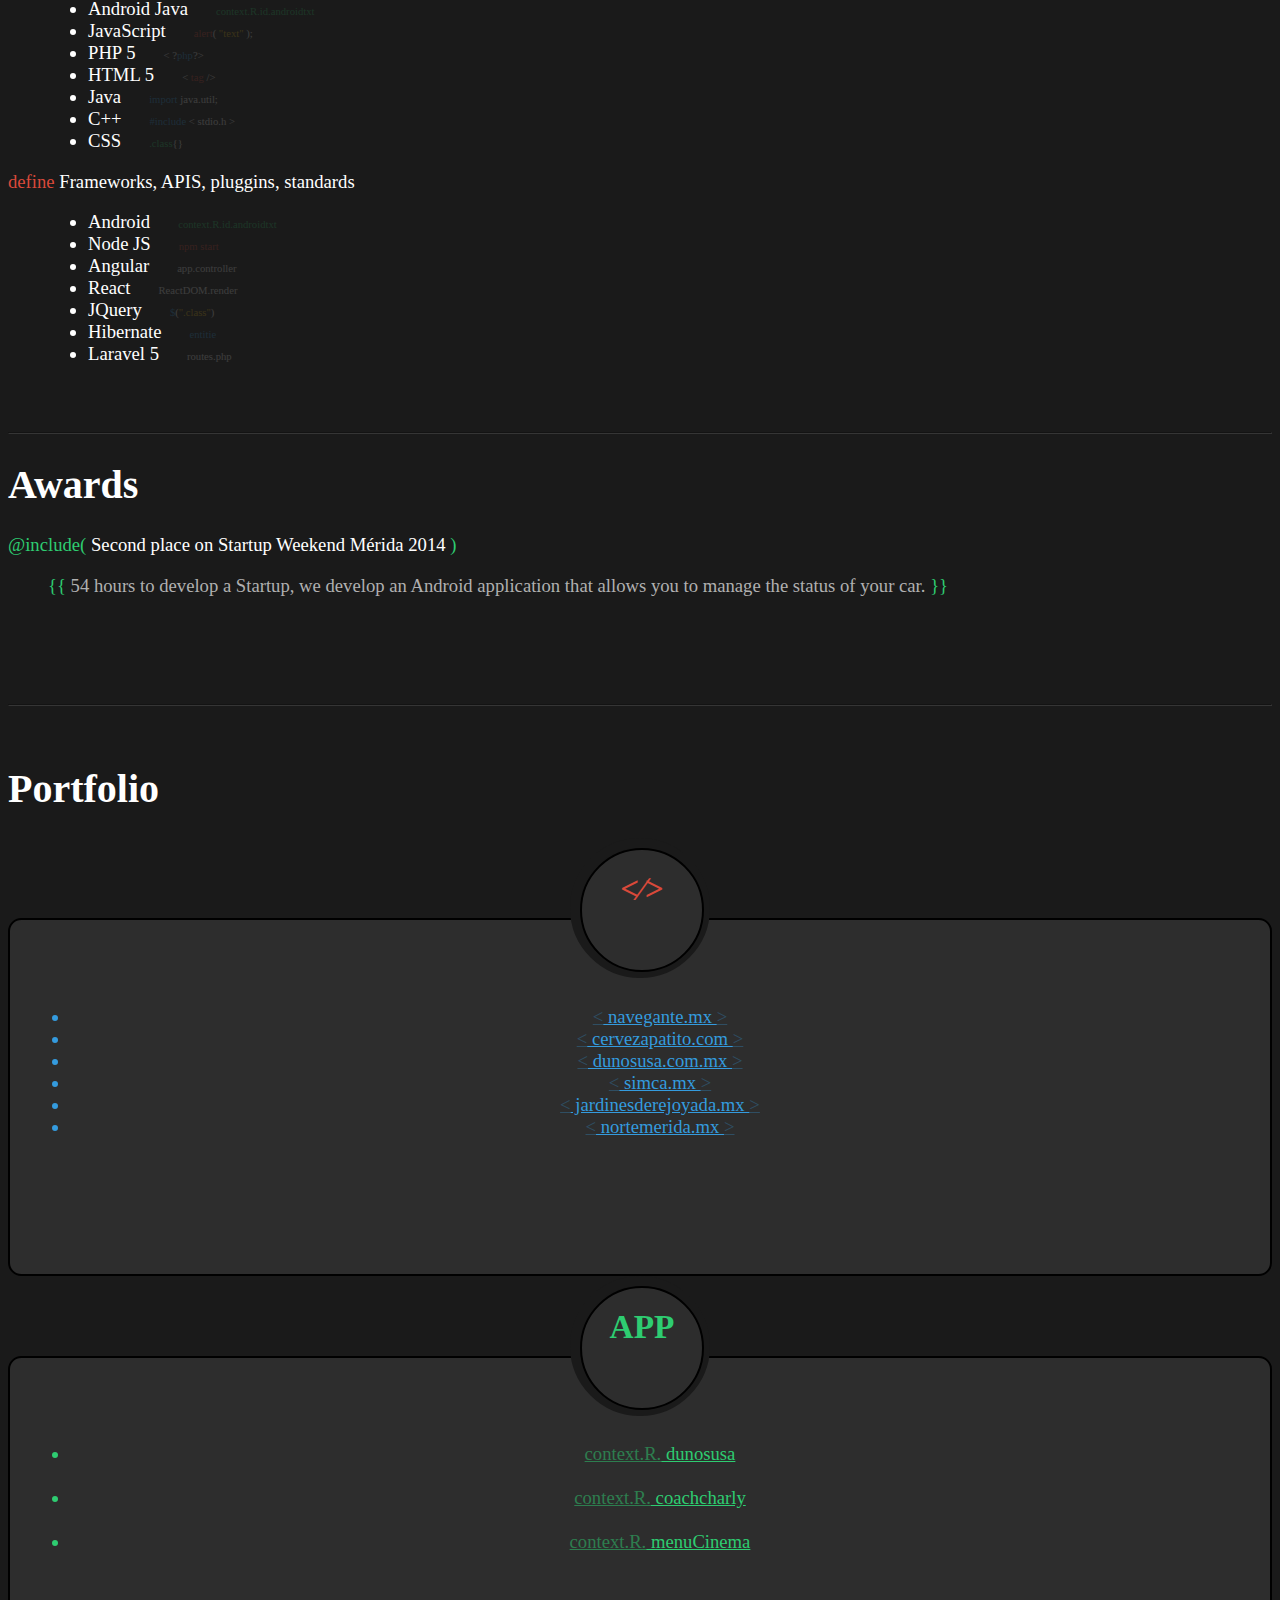
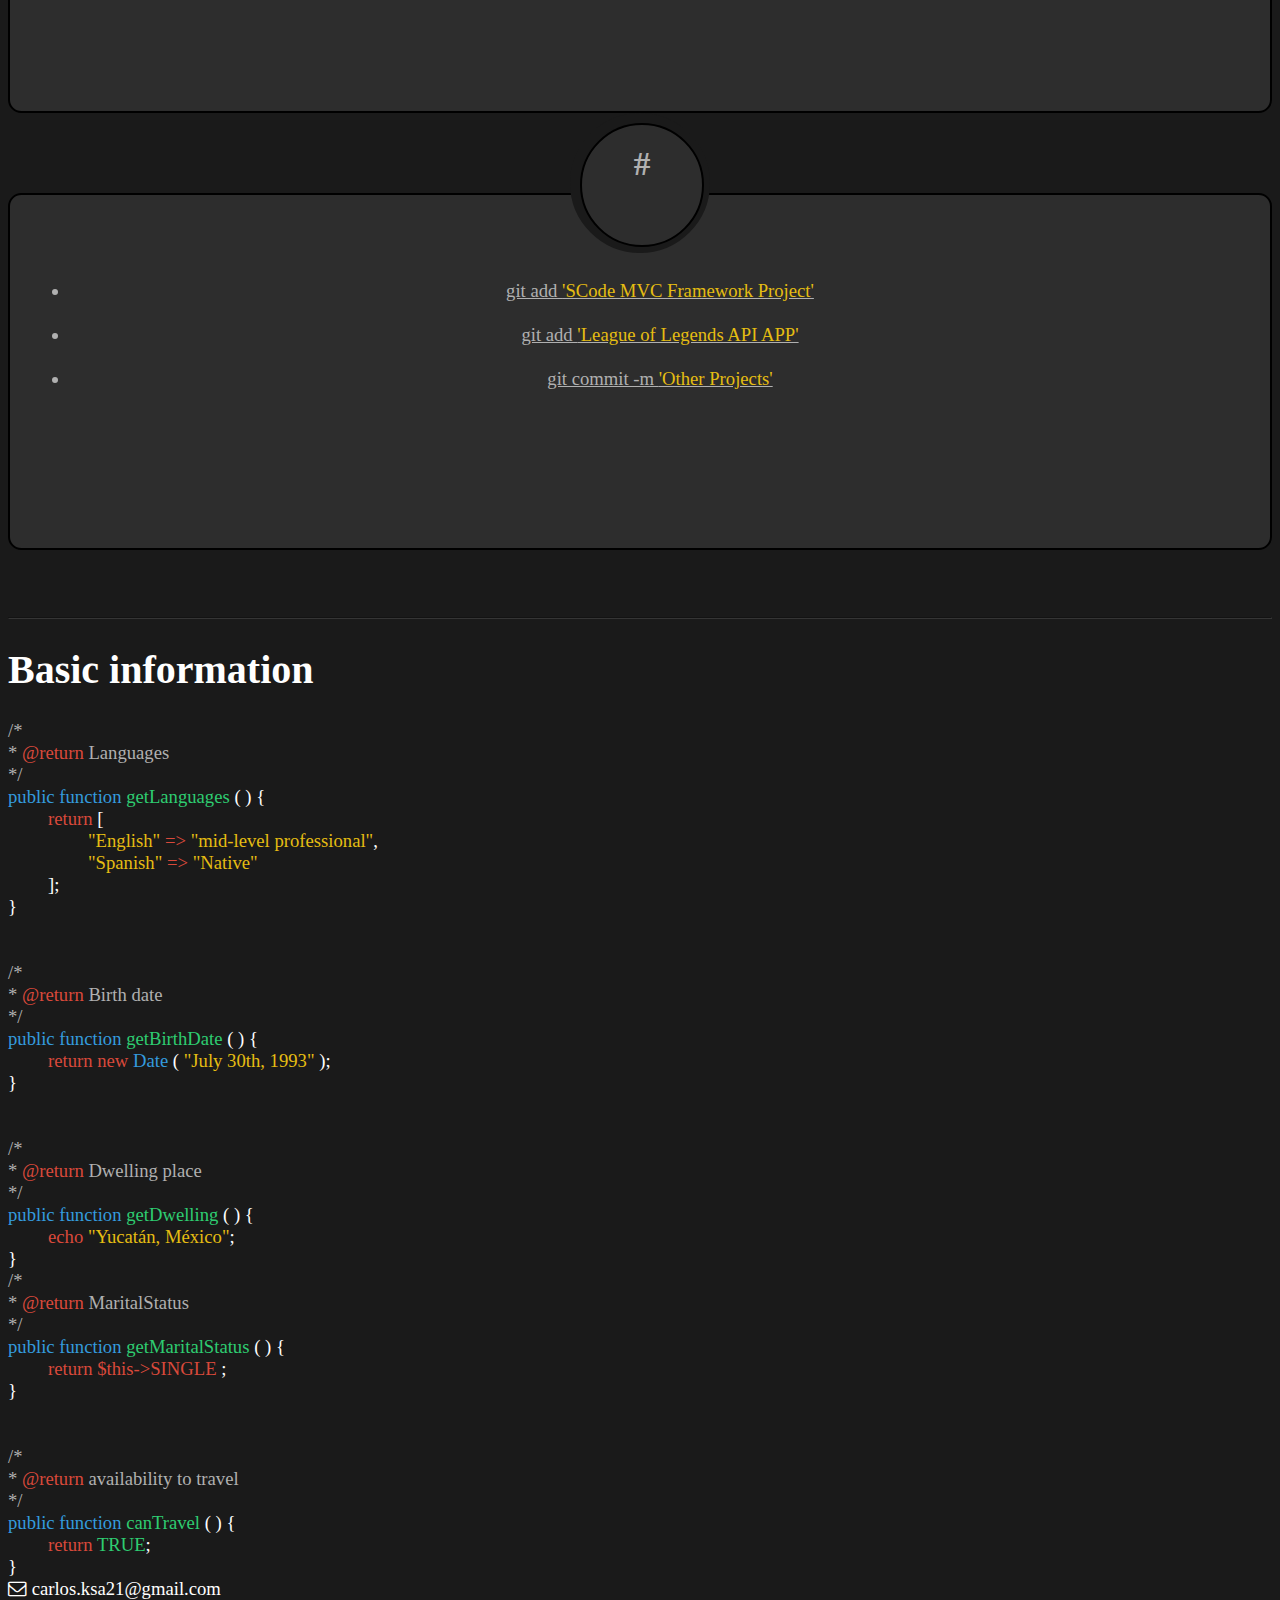
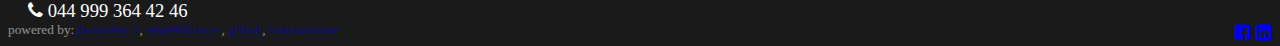
==== commit f585b8bc: "df" ====
--- a/index.html
+++ b/index.html
@@ -162,6 +162,12 @@
 
 		<br>
 		<br>
+		<br>
+		<br>
+		<br>
+		<br>
+		<br>
+		<br>
 
 		<div class="row" id="stundet">
 			<h1>Academic history</h1>
@@ -179,7 +185,6 @@
 
 
 		<hr>
-		<br>
 		<br>
 
 
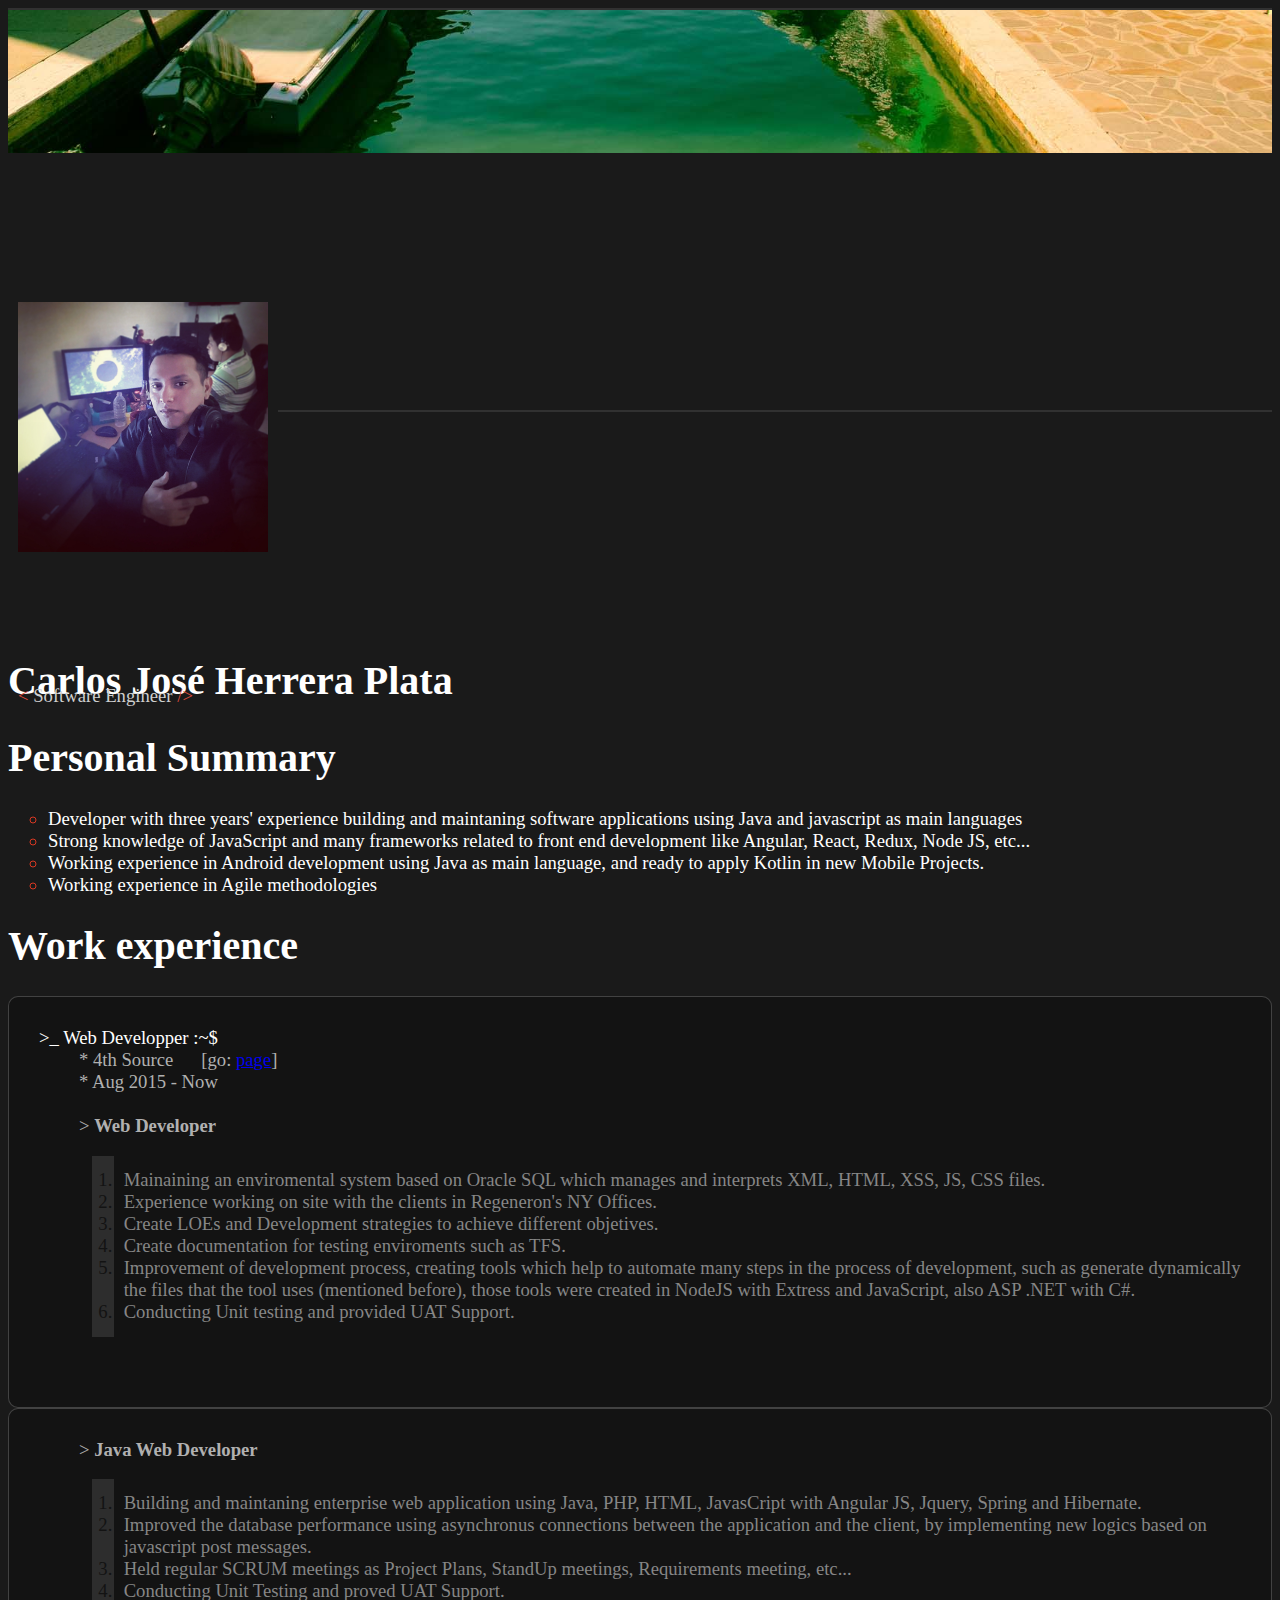
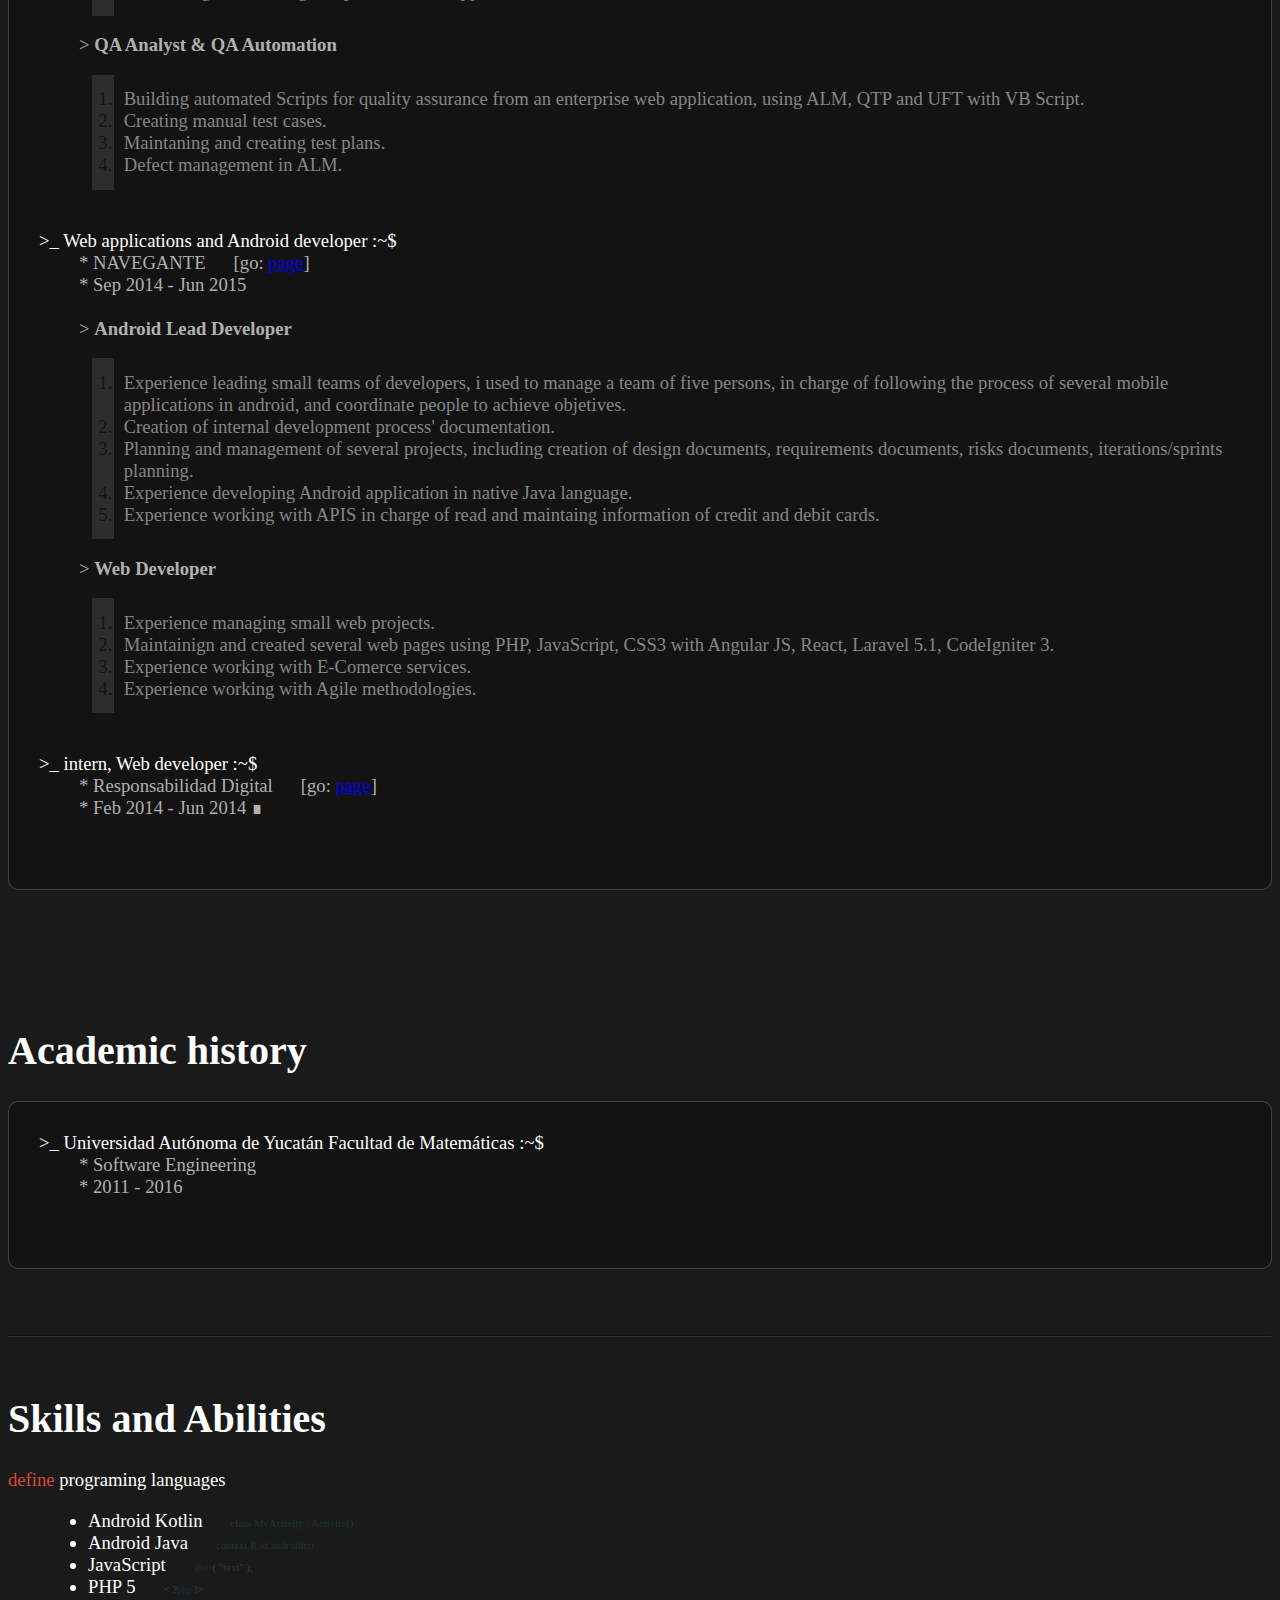
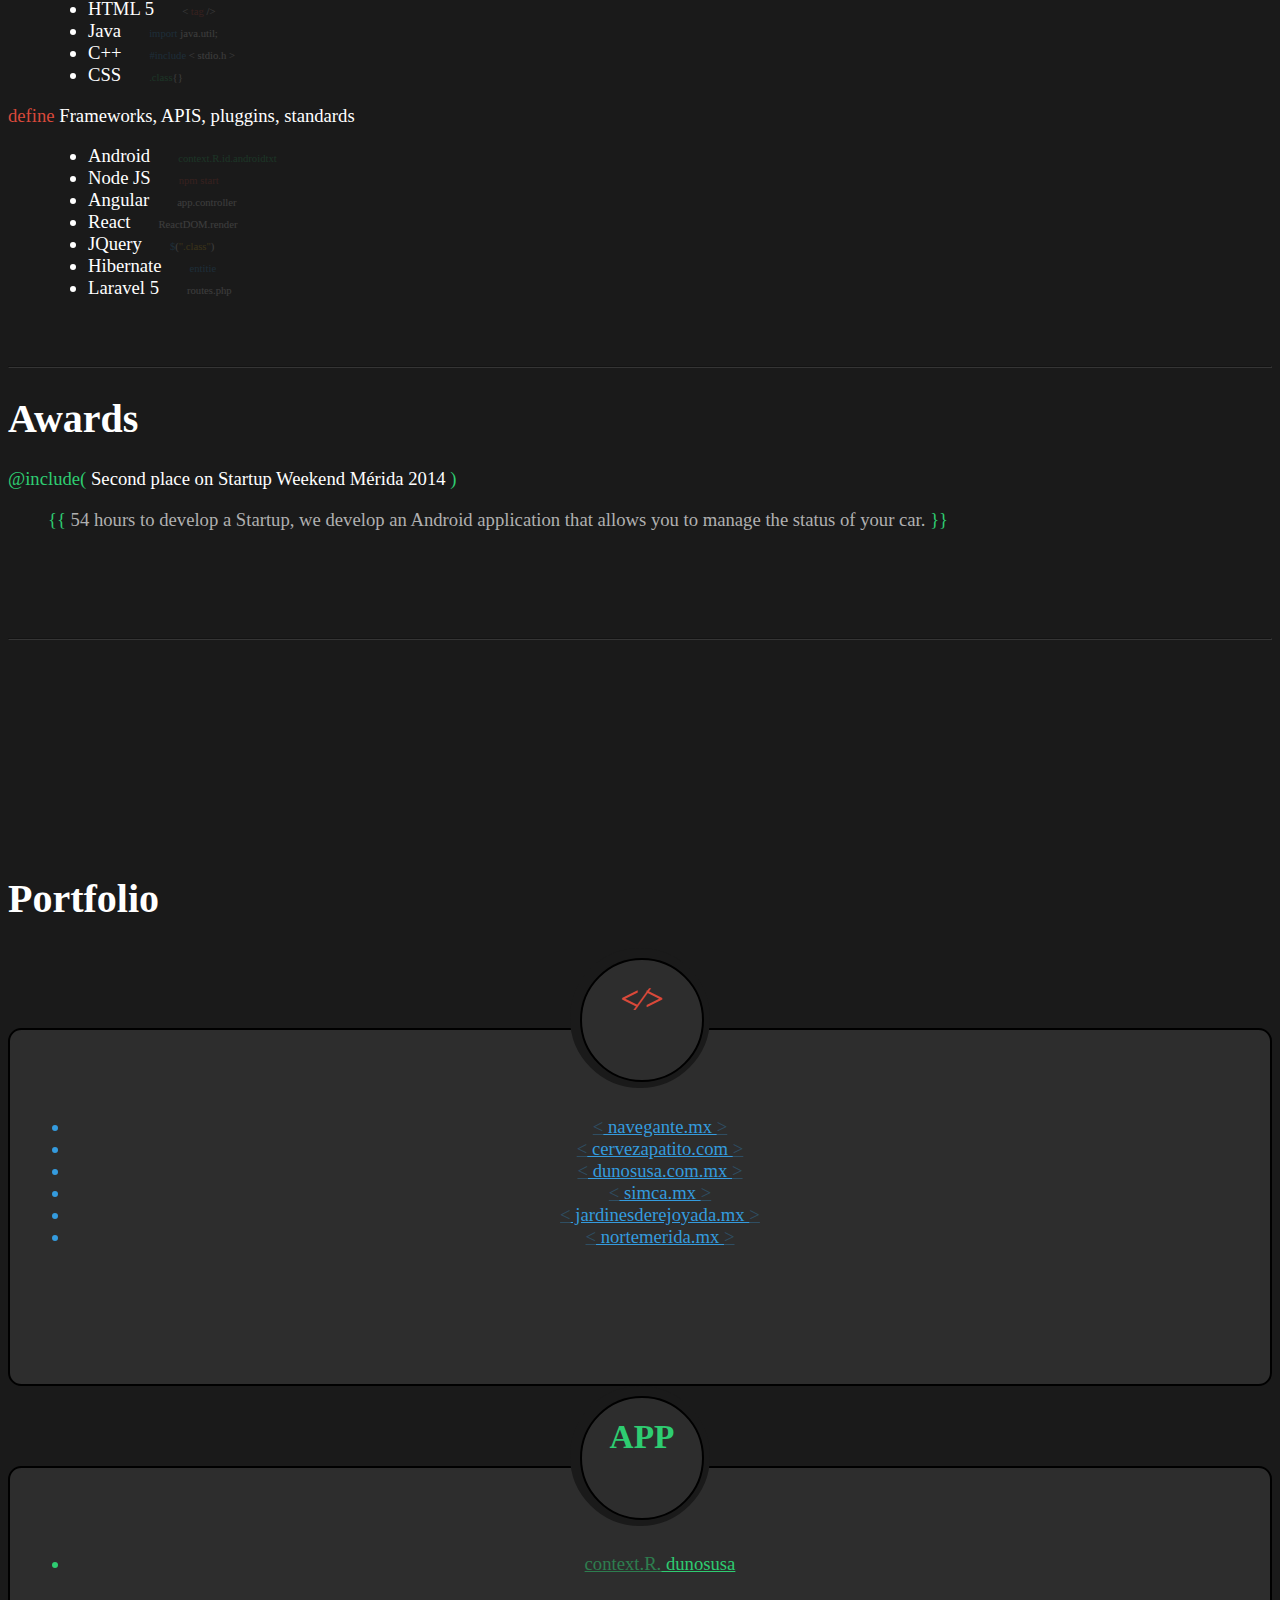
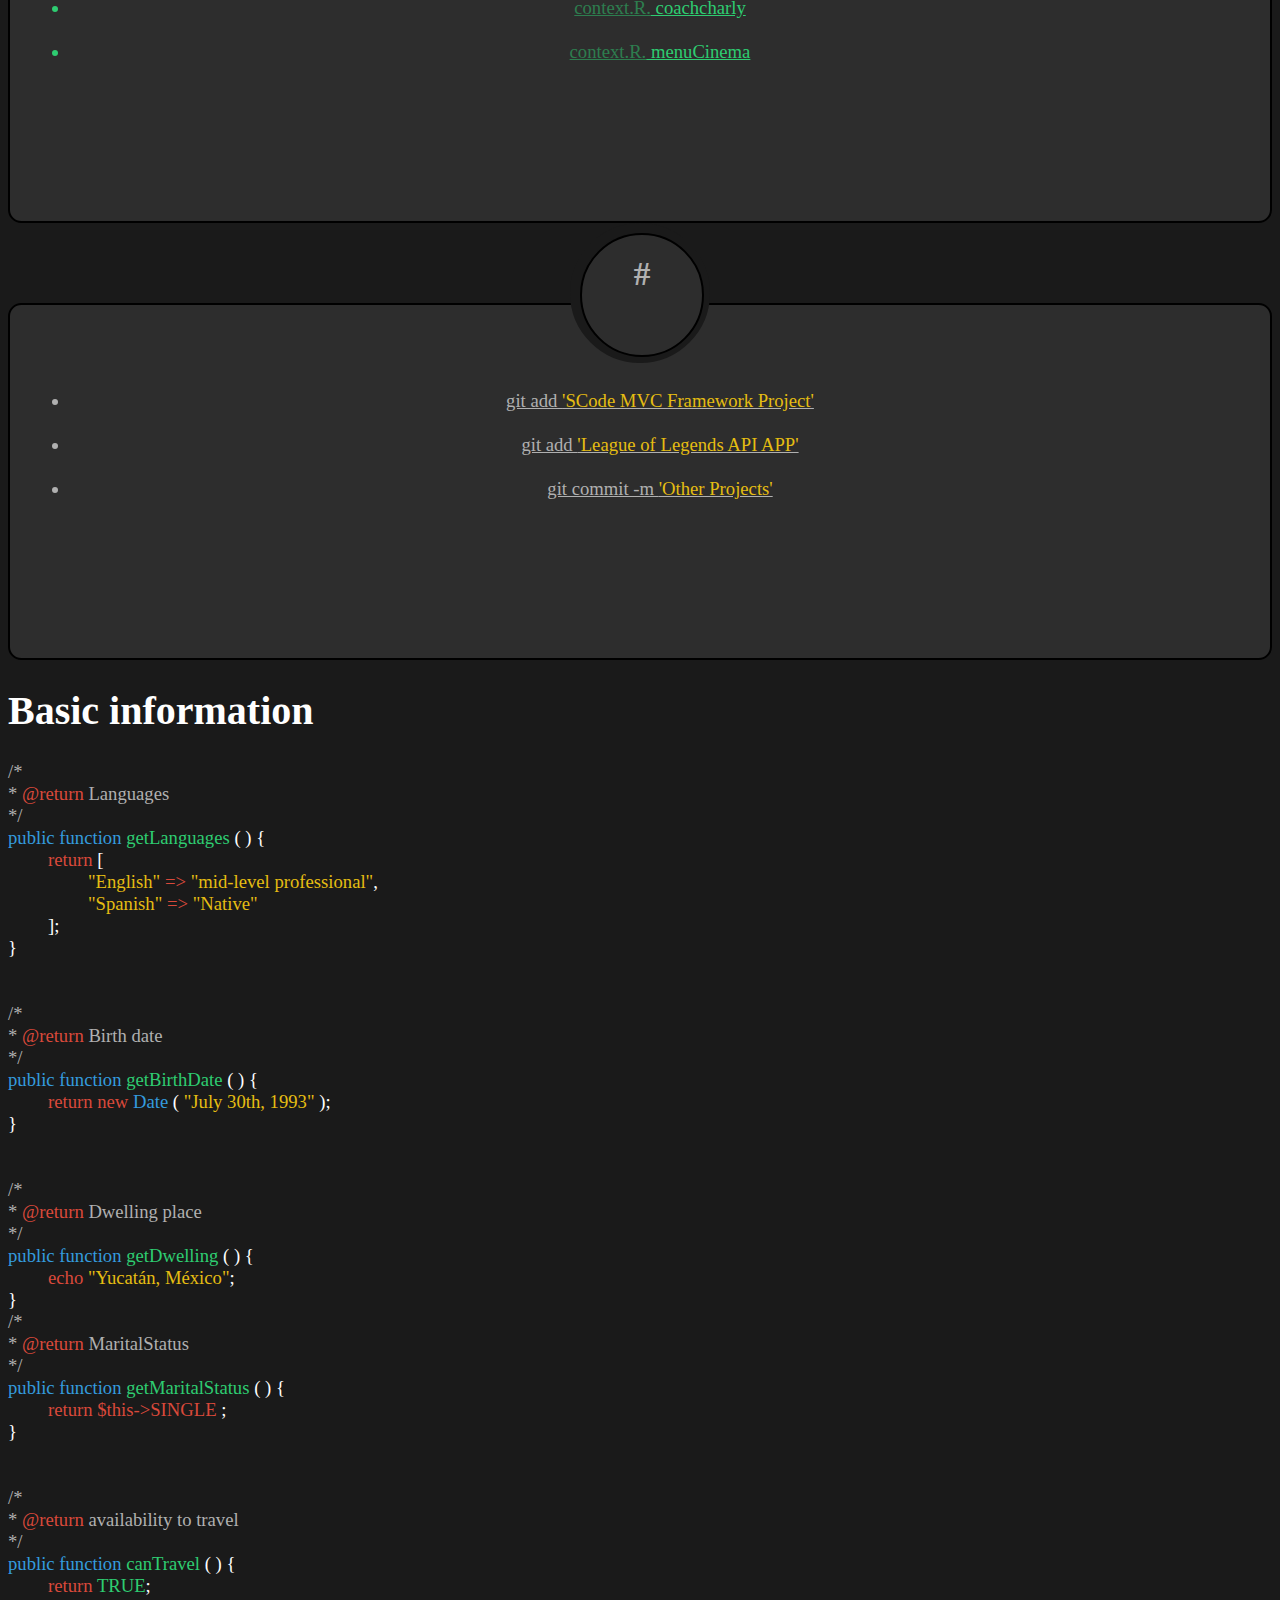
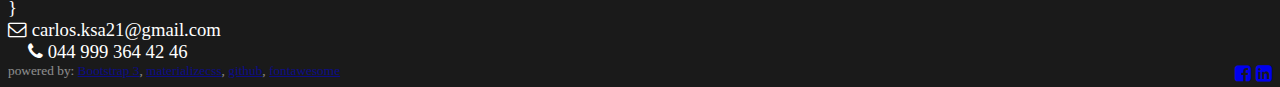
==== commit 5c53e8de: "no basic info" ====
--- a/index.html
+++ b/index.html
@@ -165,9 +165,6 @@
 		<br>
 		<br>
 		<br>
-		<br>
-		<br>
-		<br>
 
 		<div class="row" id="stundet">
 			<h1>Academic history</h1>
@@ -261,6 +258,14 @@
 		<br>
 		<hr>
 		<br>
+		<br>
+		<br>
+		<br>
+		<br>
+		<br>
+		<br>
+		<br>
+		<br>
 
 		<div class="row" id="portfolio">
 			<div class="col-md-12">
@@ -326,10 +331,10 @@
 
 		</div>
 
-		<hr>
-
-
-		<div class="row" id="basic-info">
+		<!--hr>
+
+
+		<div class="row" id="basic-info"-->
 			<h1>Basic information</h1>
 
 			<div class="col-md-6">
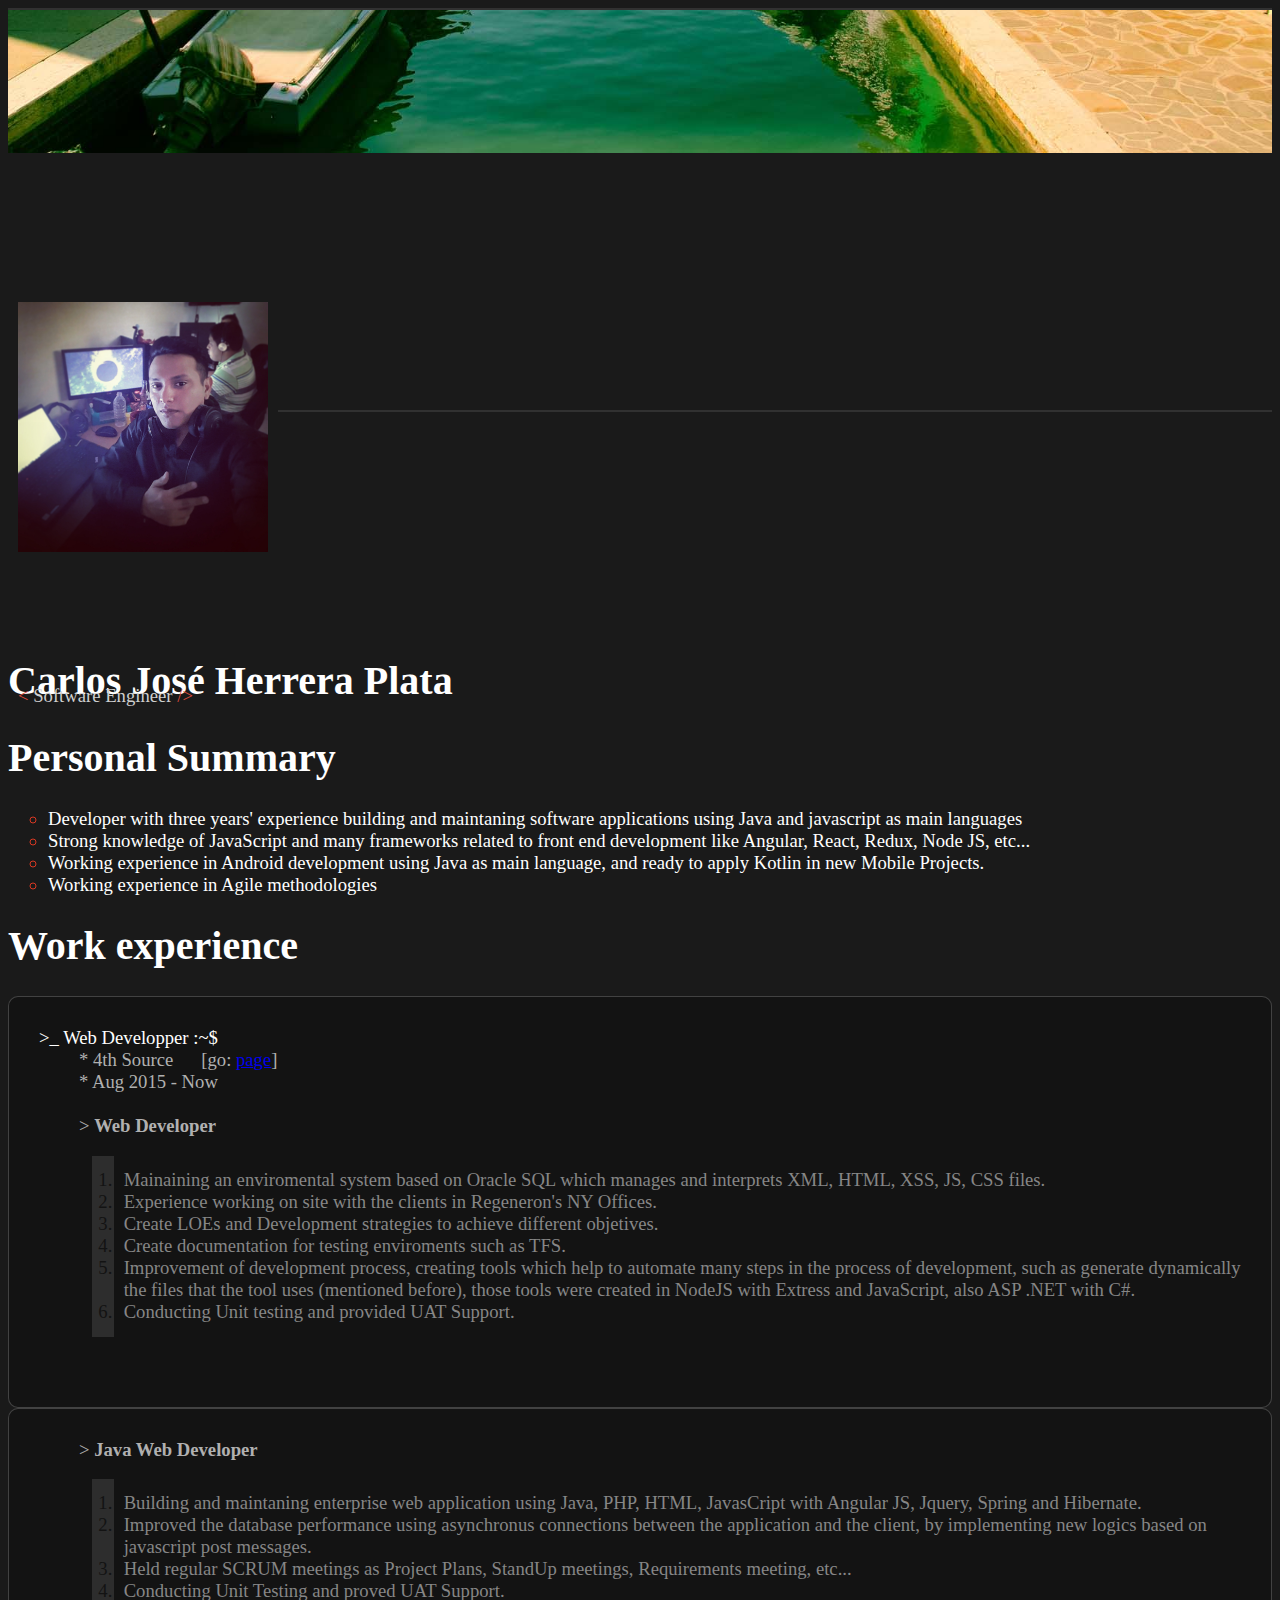
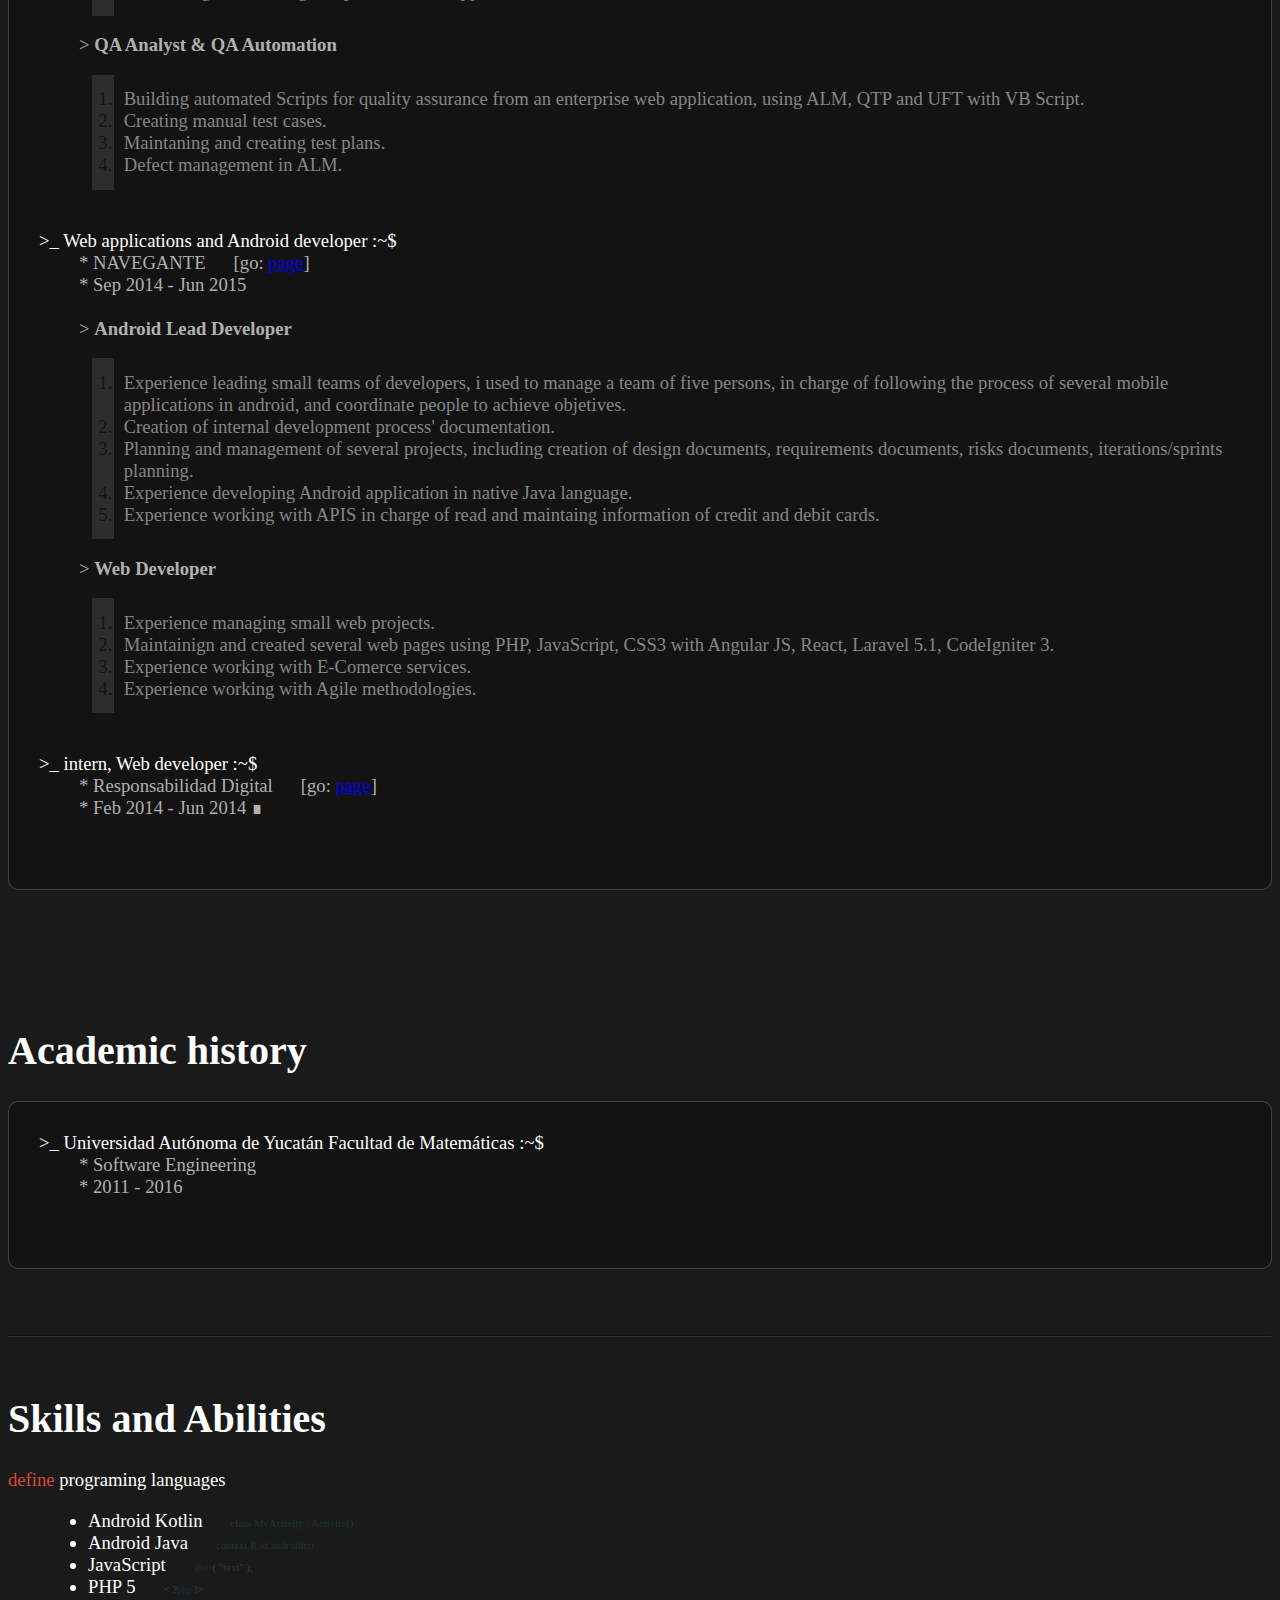
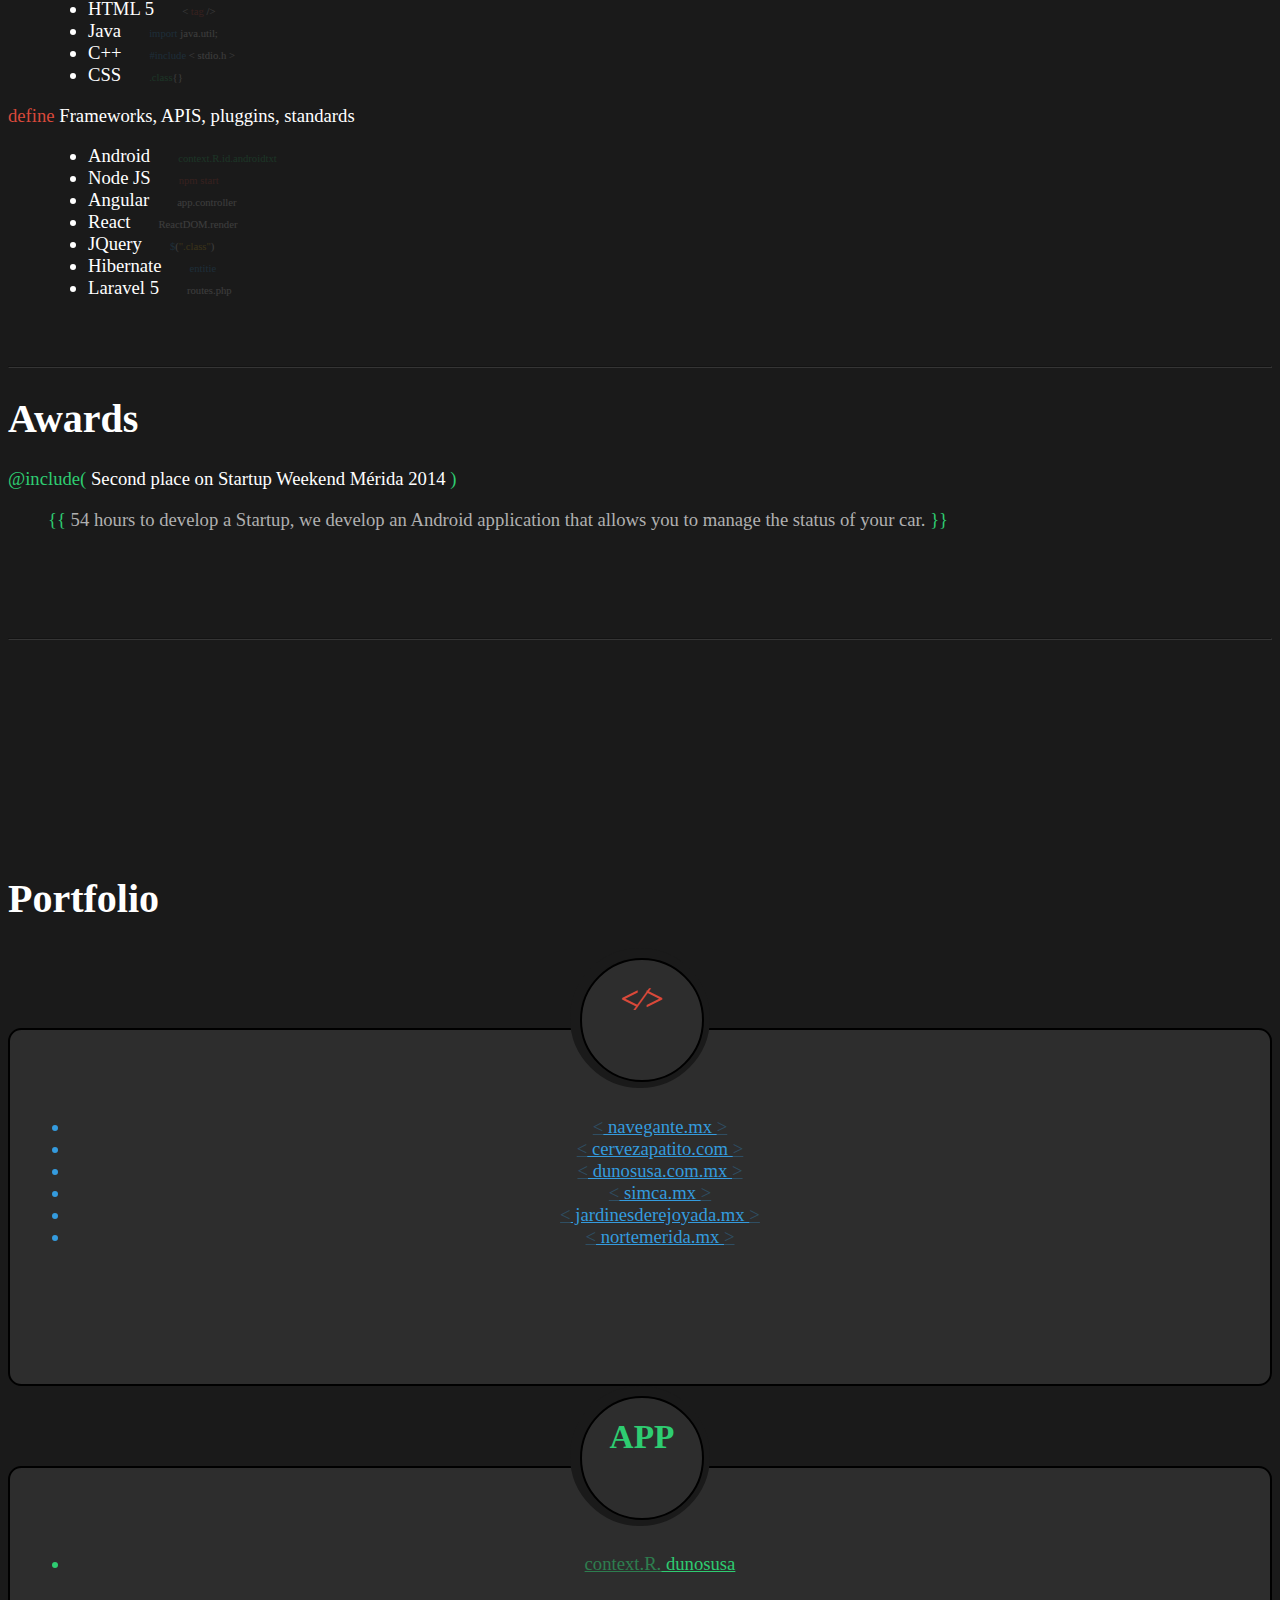
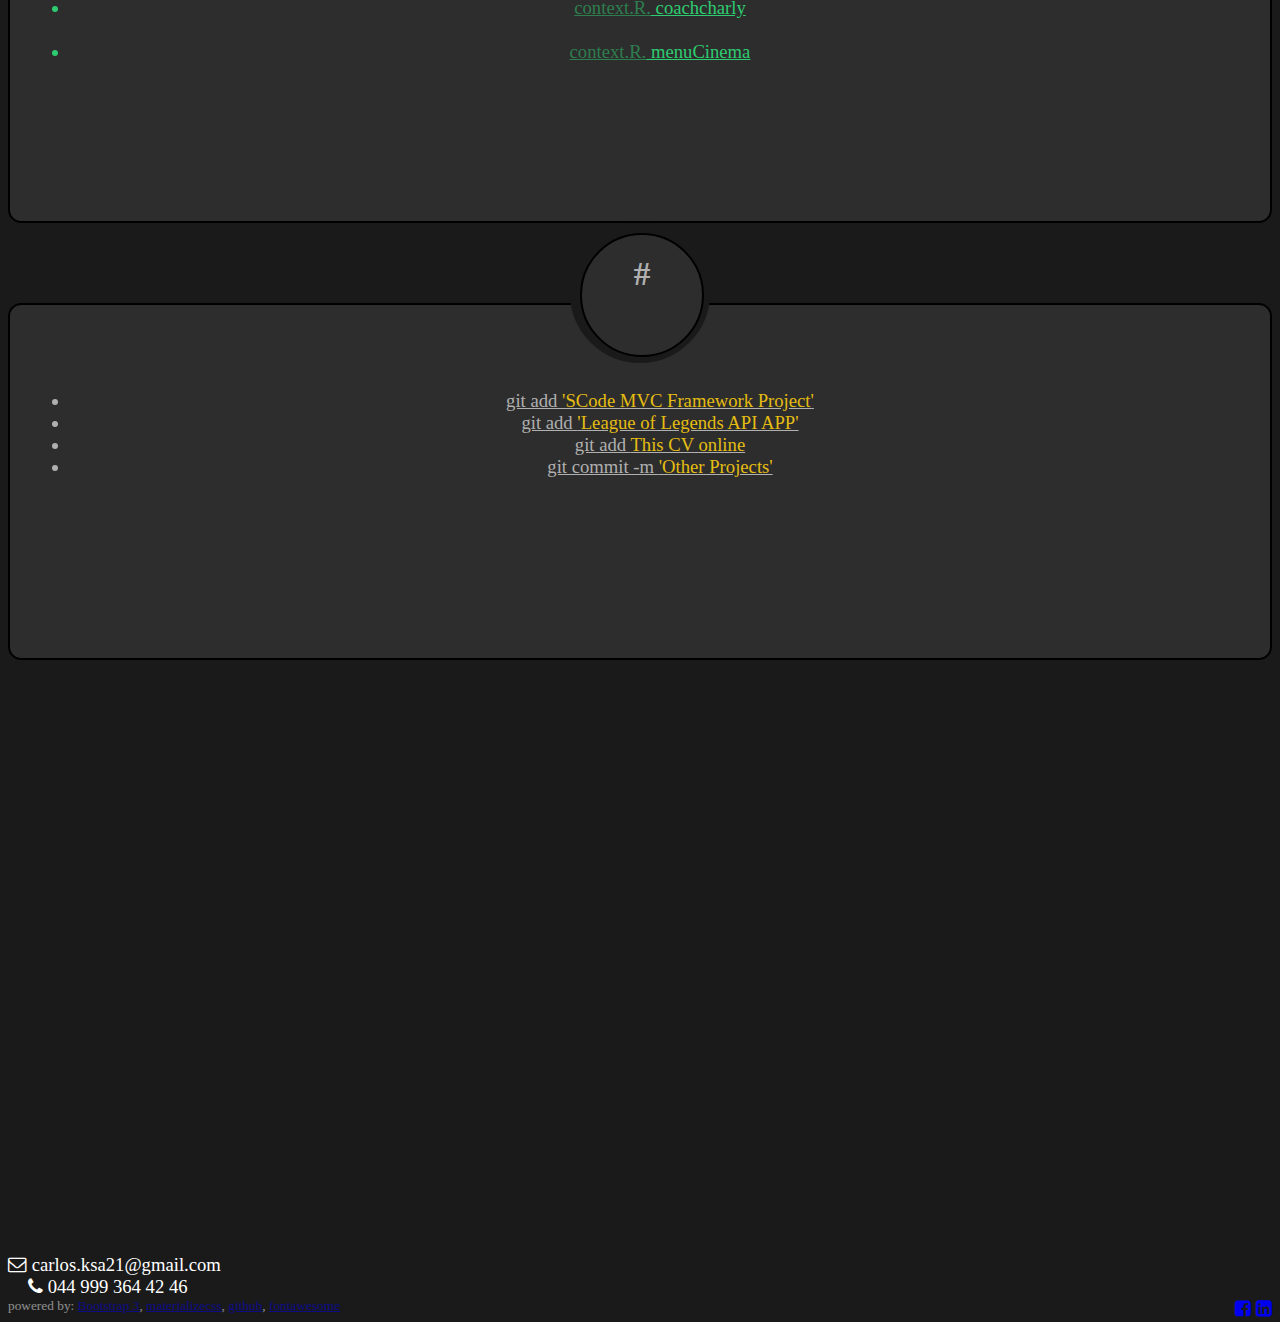
==== commit 67a75079: "No basic info" ====
--- a/index.html
+++ b/index.html
@@ -321,8 +321,9 @@
 
 				<div class="content">
 					<ul class="tgrey">
-						<li><a href="https://github.com/kingskull619/mvc" target="_blank">git add <span class="tyellow">'SCode MVC Framework Project'</span></a></li> <br>
-						<li><a href="https://github.com/kingskull619/LoLApplication" target="_blank">git add <span class="tyellow">'League of Legends API APP'</span></a></li> <br>
+						<li><a href="https://github.com/kingskull619/mvc" target="_blank">git add <span class="tyellow">'SCode MVC Framework Project'</span></a></li>
+						<li><a href="https://github.com/kingskull619/LoLApplication" target="_blank">git add <span class="tyellow">'League of Legends API APP'</span></a></li>
+						<li><a href="http://kingskull619.github.io/" target="_blank">git add <span class="tyellow">This CV online</span></a></li>
 						<li><a href="https://github.com/kingskull619?tab=repositories" target="_blank">git commit -m <span class="tyellow">'Other Projects'</span></a></li>
 					</ul>
 				</div>
@@ -331,10 +332,39 @@
 
 		</div>
 
-		<!--hr>
-
-
-		<div class="row" id="basic-info"-->
+		<br>
+		<br>
+		<br>
+		<br>
+		<br>
+		<br>
+		<br>
+		<br>
+		<br>
+		<br>
+		<br>
+		<br>
+		<br>
+		<br>
+		<br>
+		<br>
+		<br>
+		<br>
+		<br>
+		<br>
+		<br>
+		<br>
+		<br>
+		<br>
+		<br>
+		<br>
+		<br>
+
+		<!--
+		<hr>
+
+
+		<div class="row" id="basic-info">
 			<h1>Basic information</h1>
 
 			<div class="col-md-6">
@@ -425,6 +455,7 @@
 			</div>
 		</div>
 
+		-->
 	</div>
 
 	<footer class="page-footer grey darken-4">
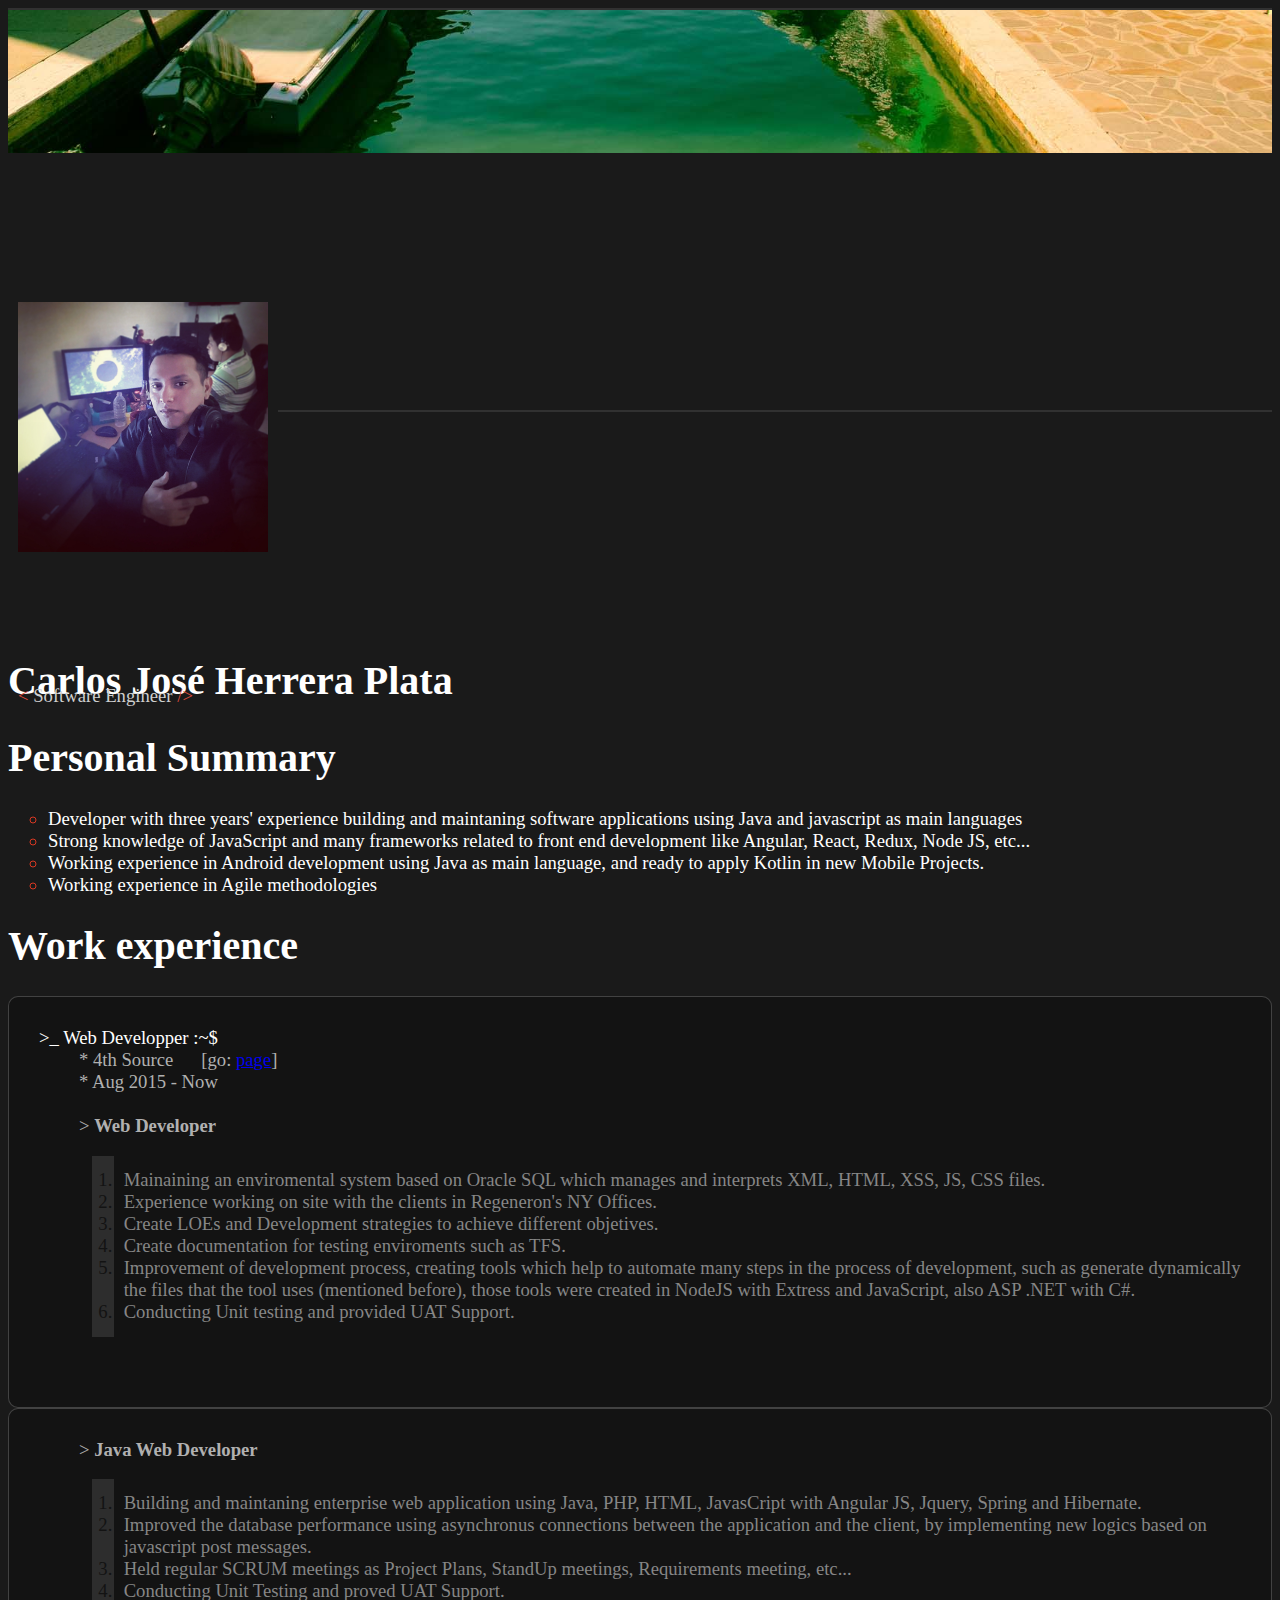
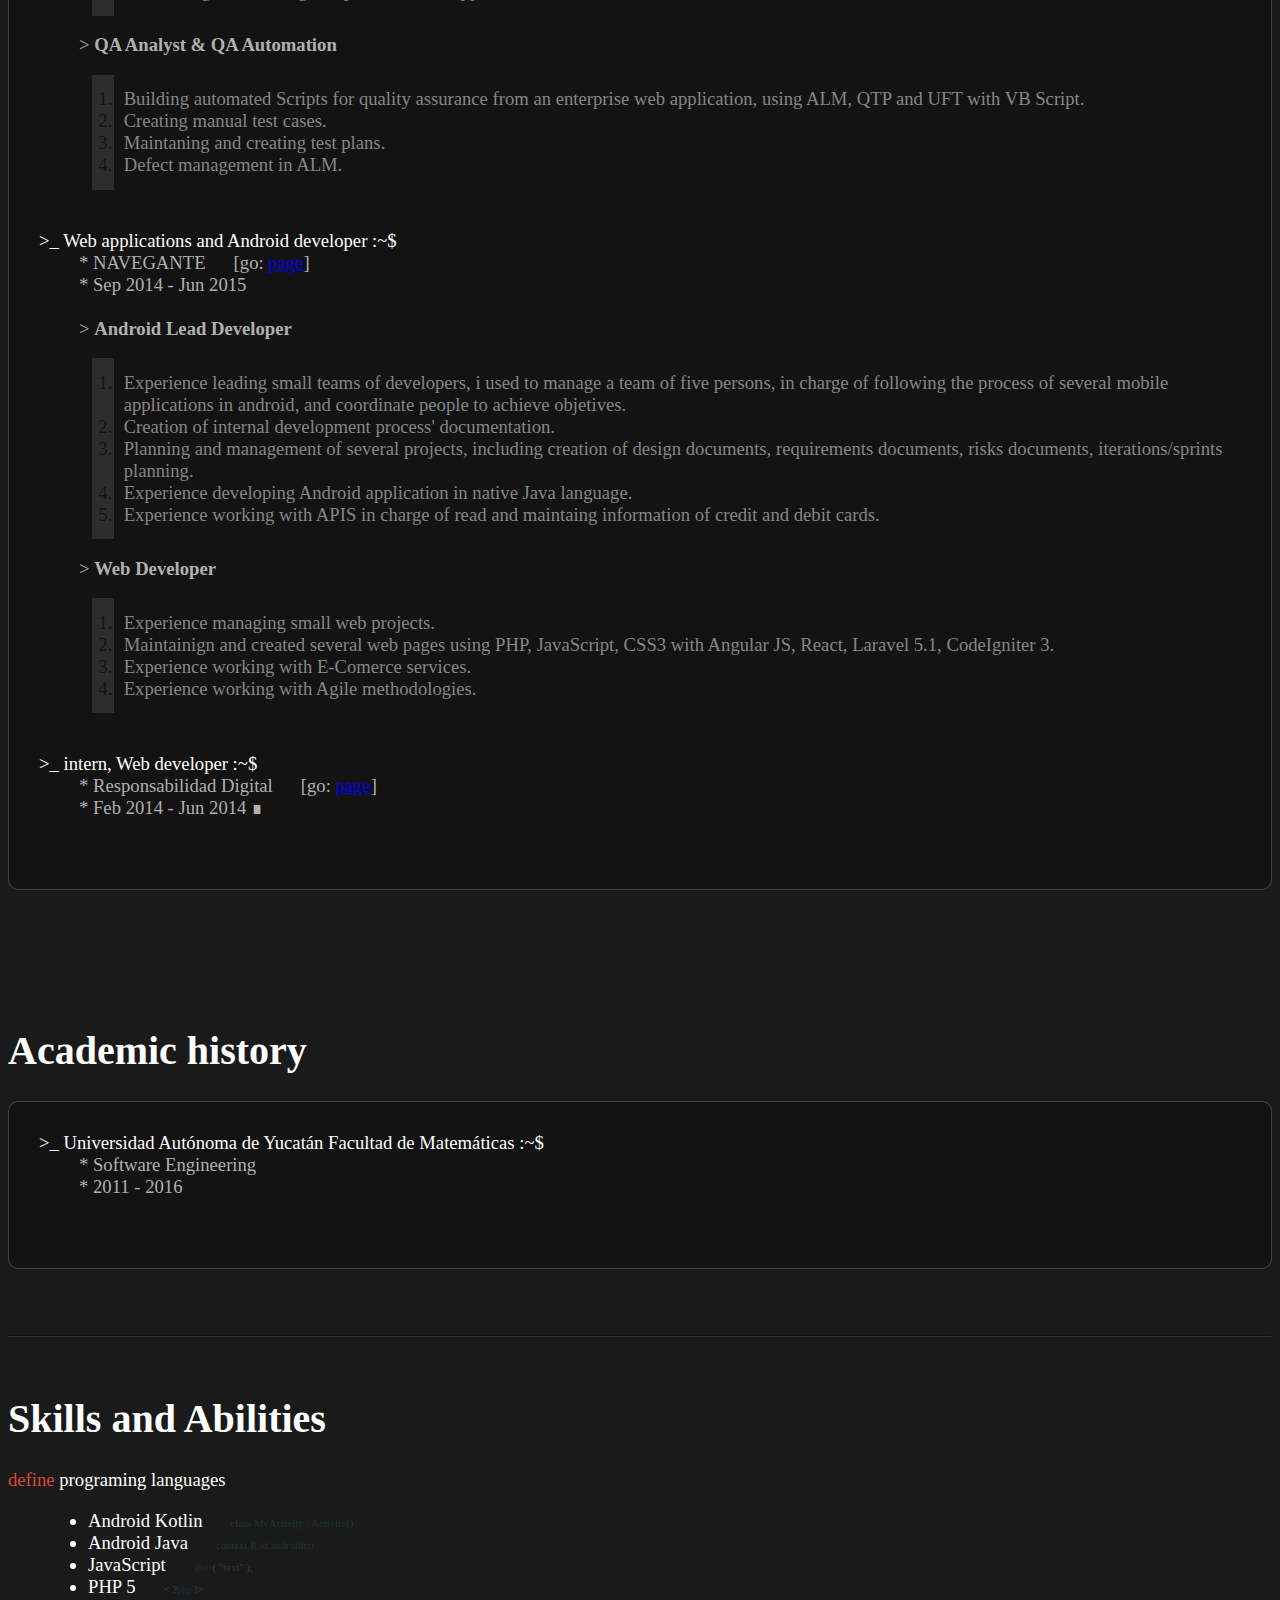
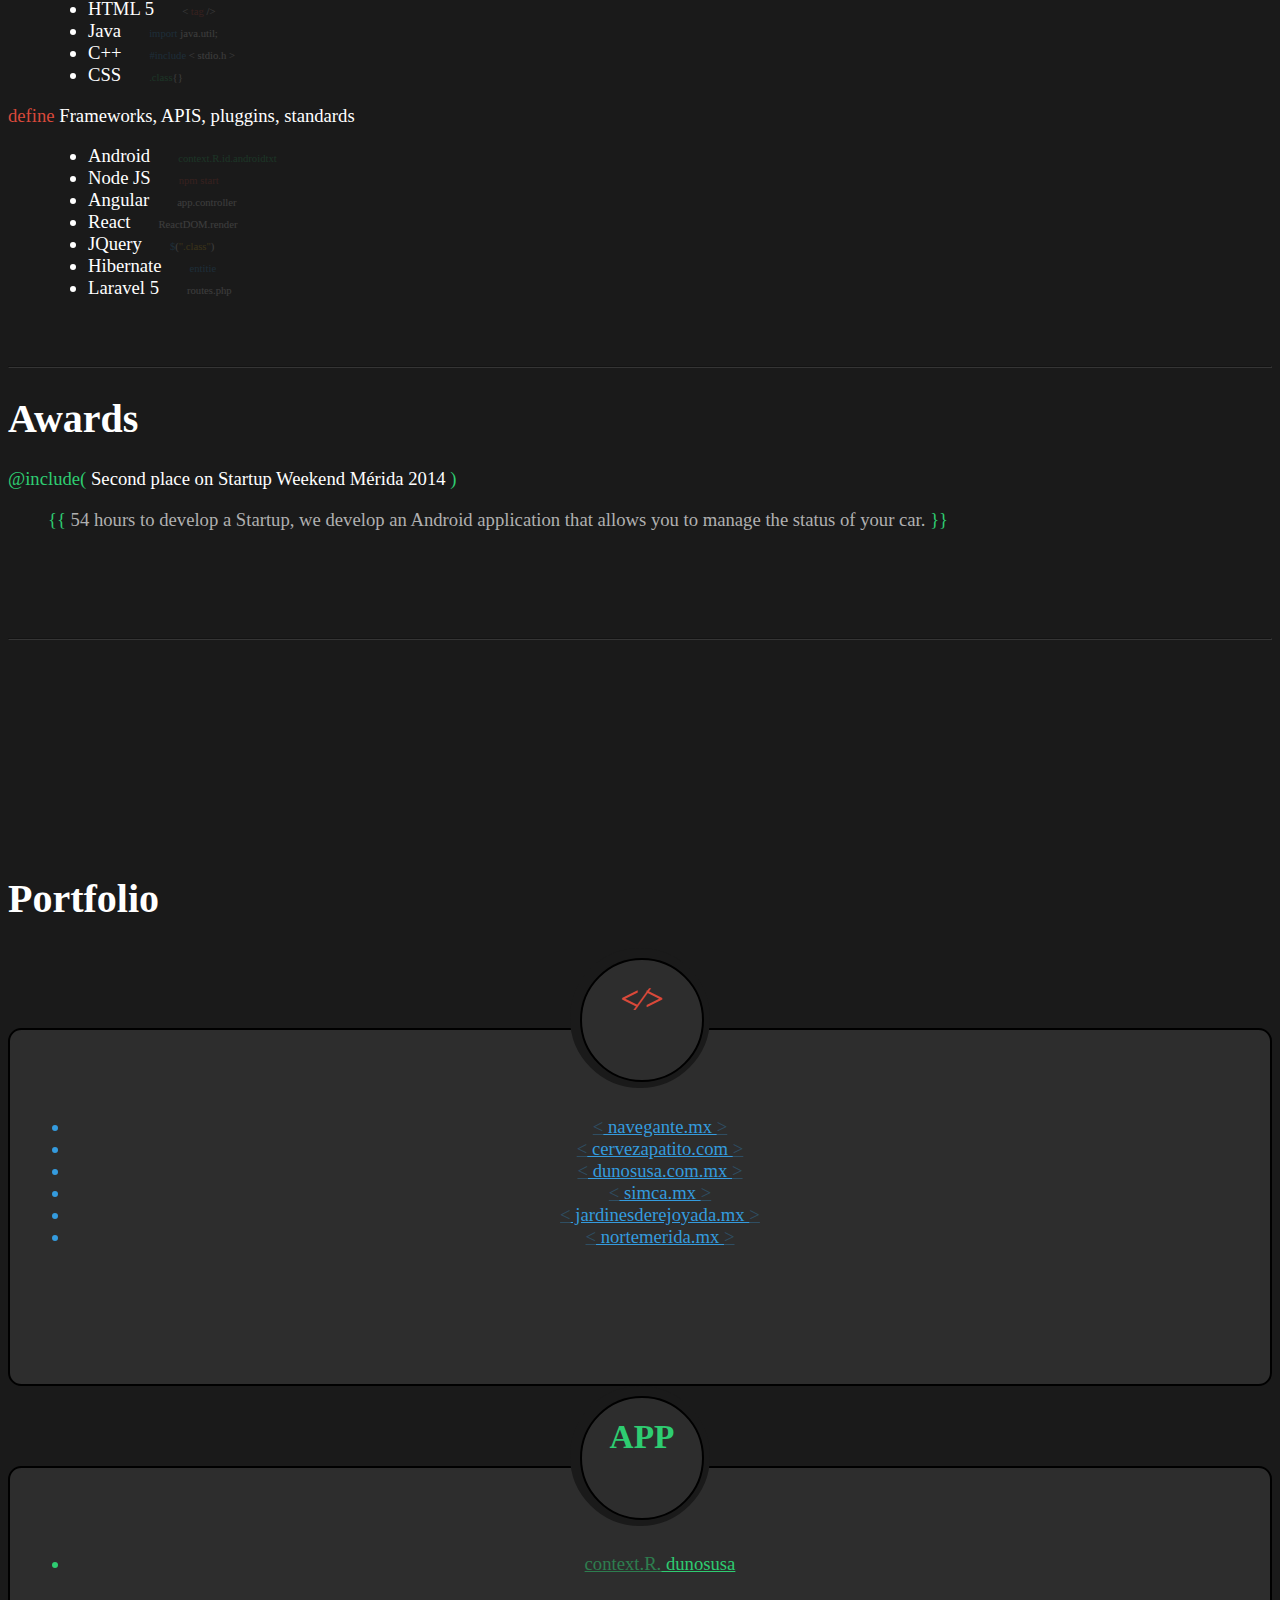
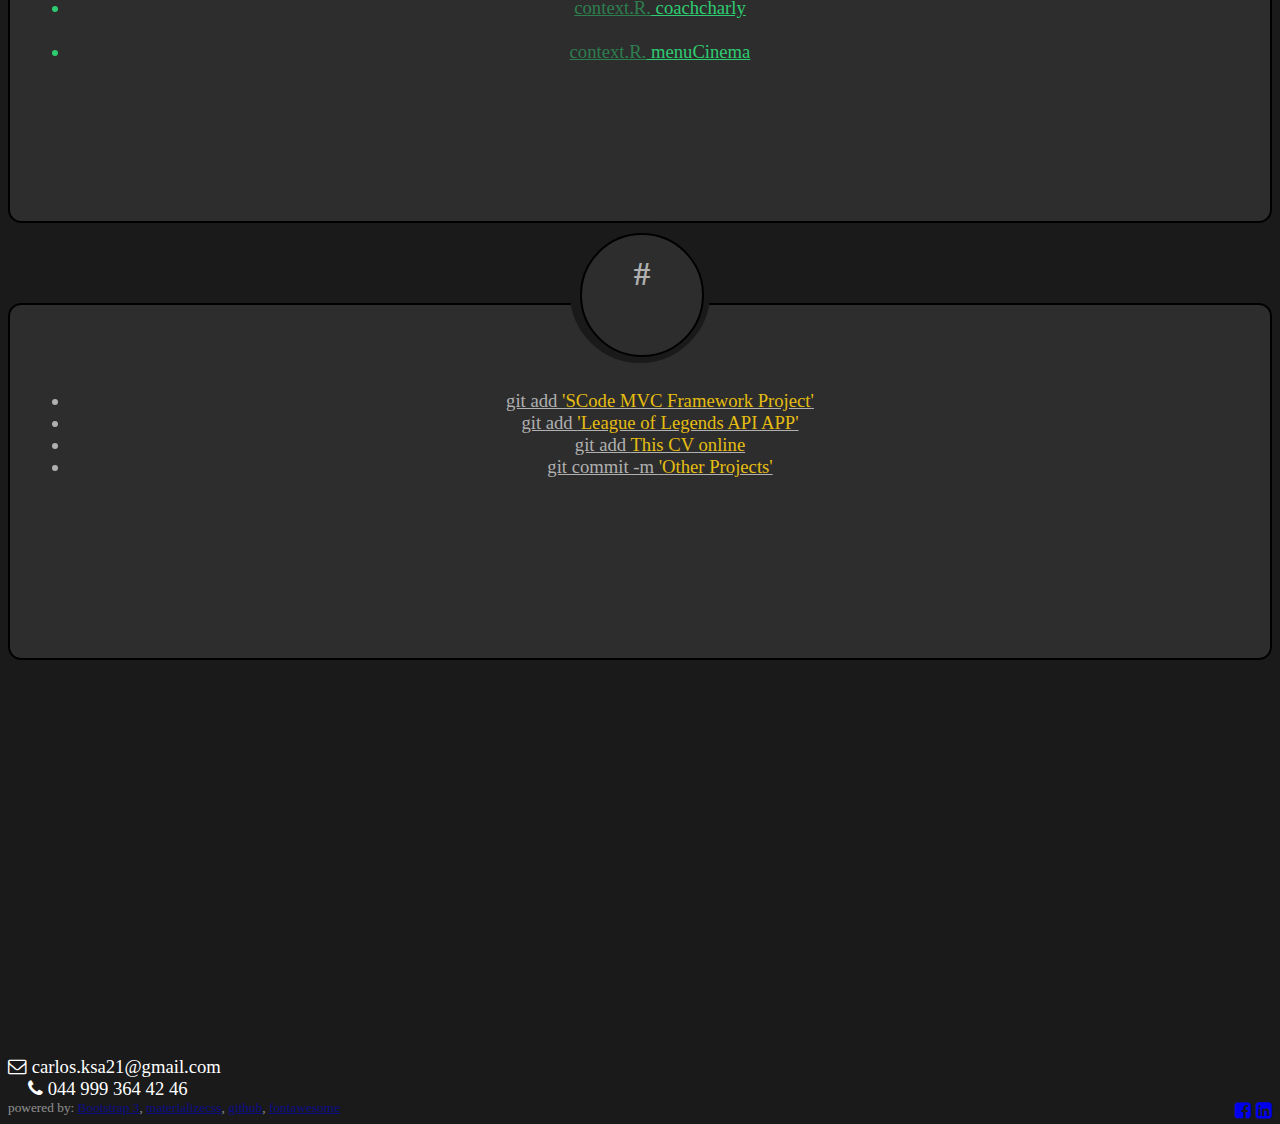
==== commit 4deb161a: "Less" ====
--- a/index.html
+++ b/index.html
@@ -332,15 +332,6 @@
 
 		</div>
 
-		<br>
-		<br>
-		<br>
-		<br>
-		<br>
-		<br>
-		<br>
-		<br>
-		<br>
 		<br>
 		<br>
 		<br>
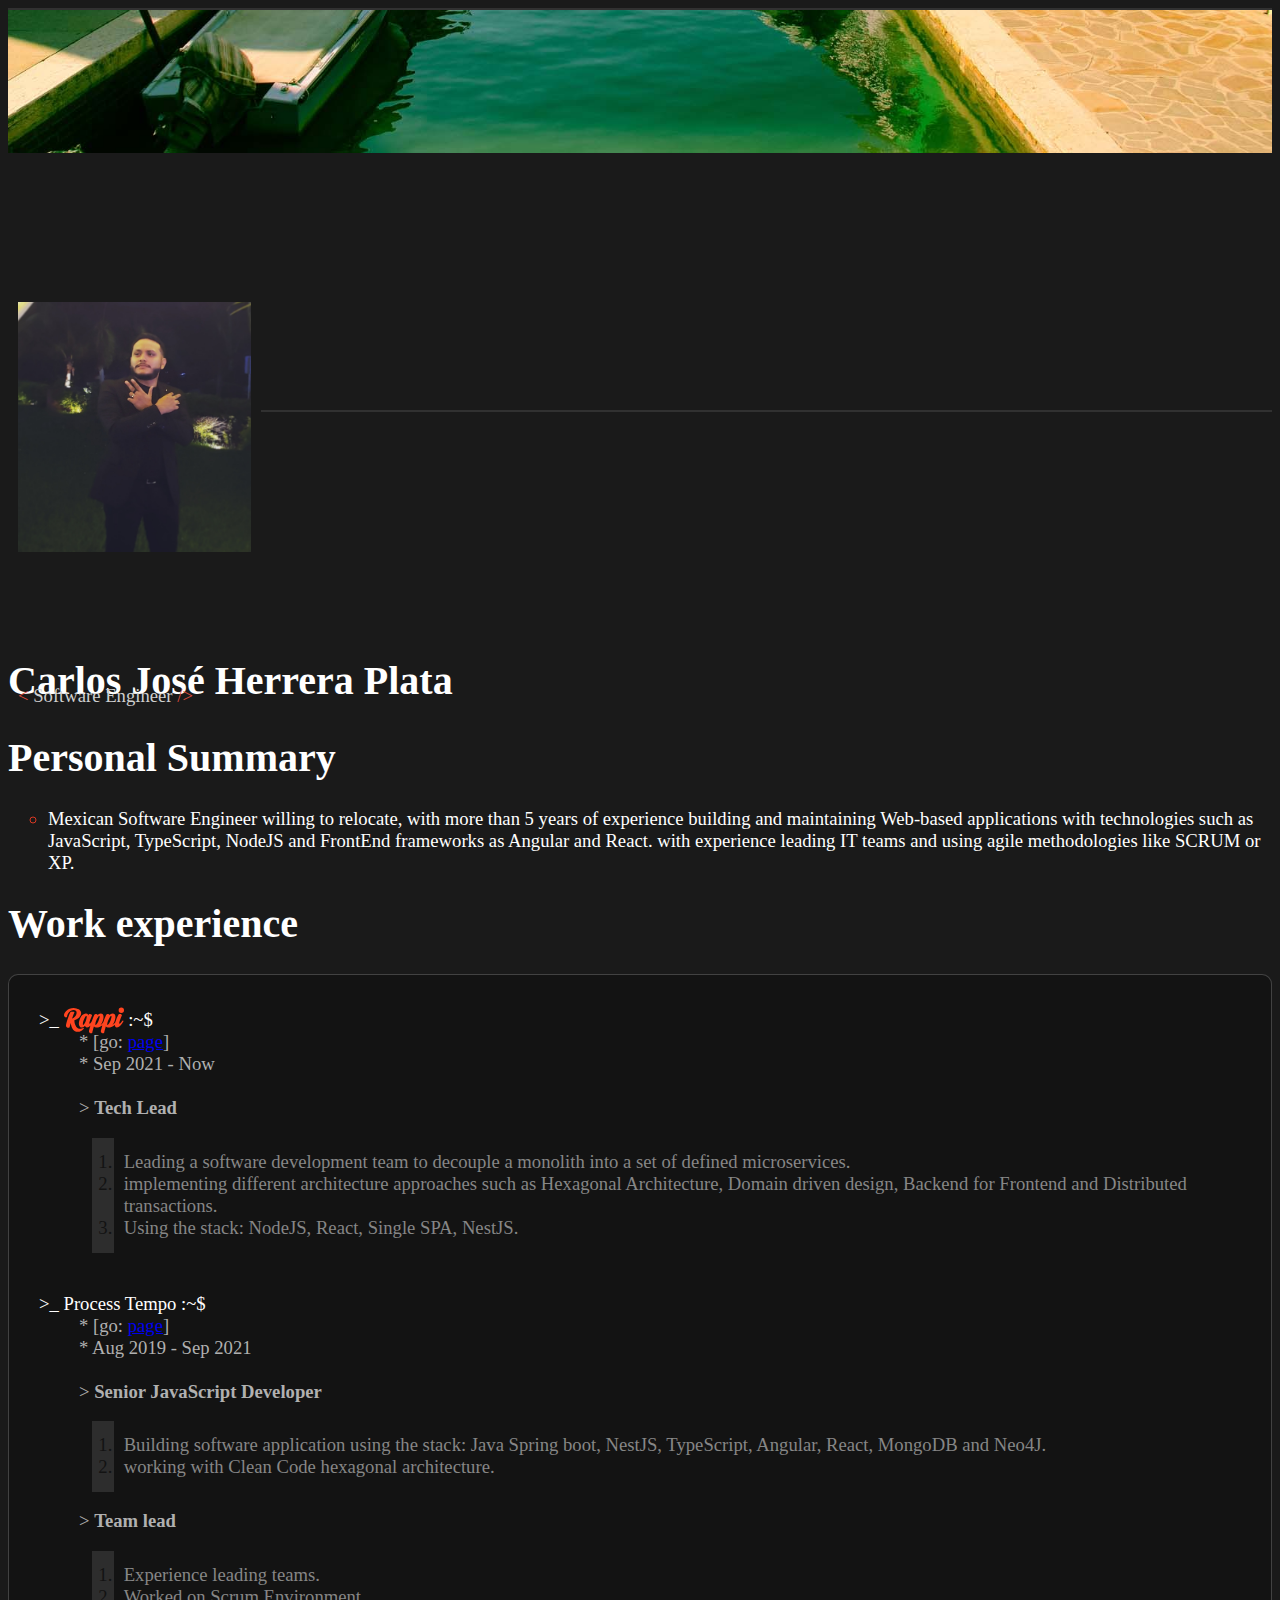
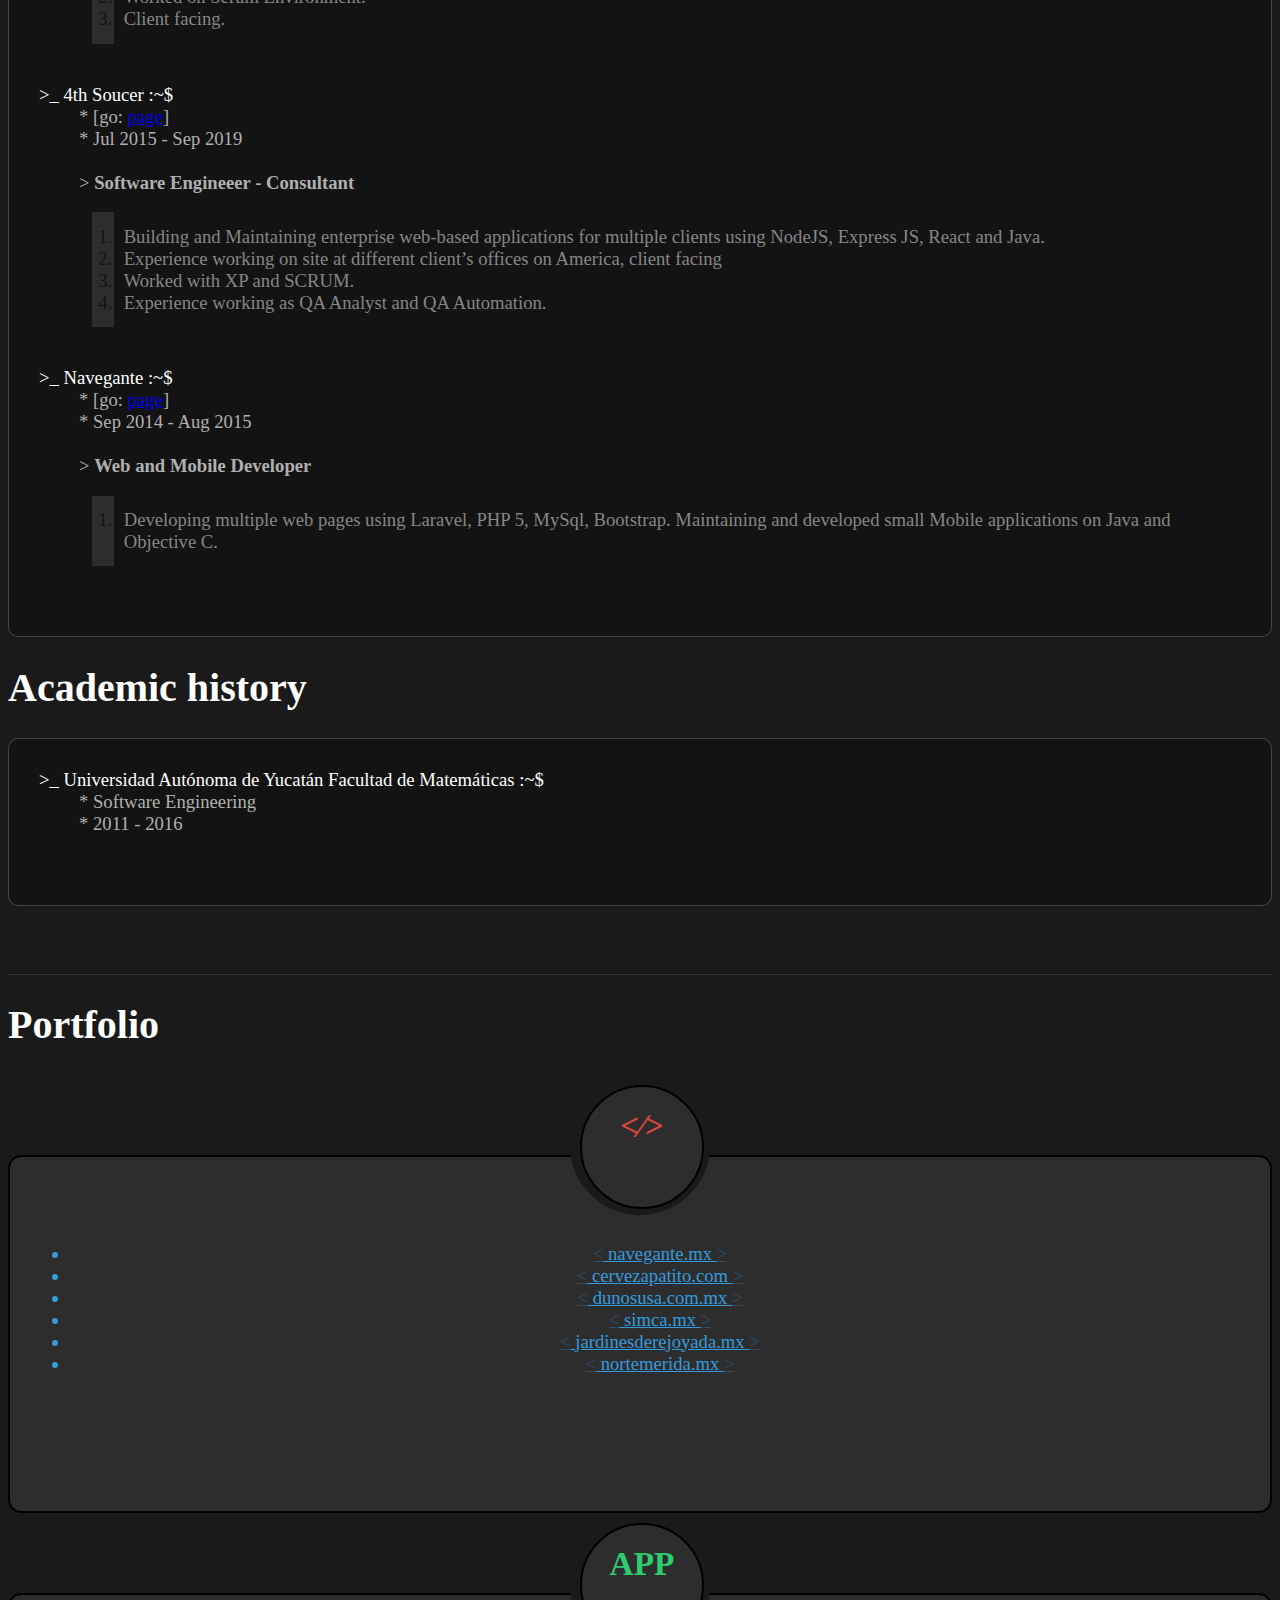
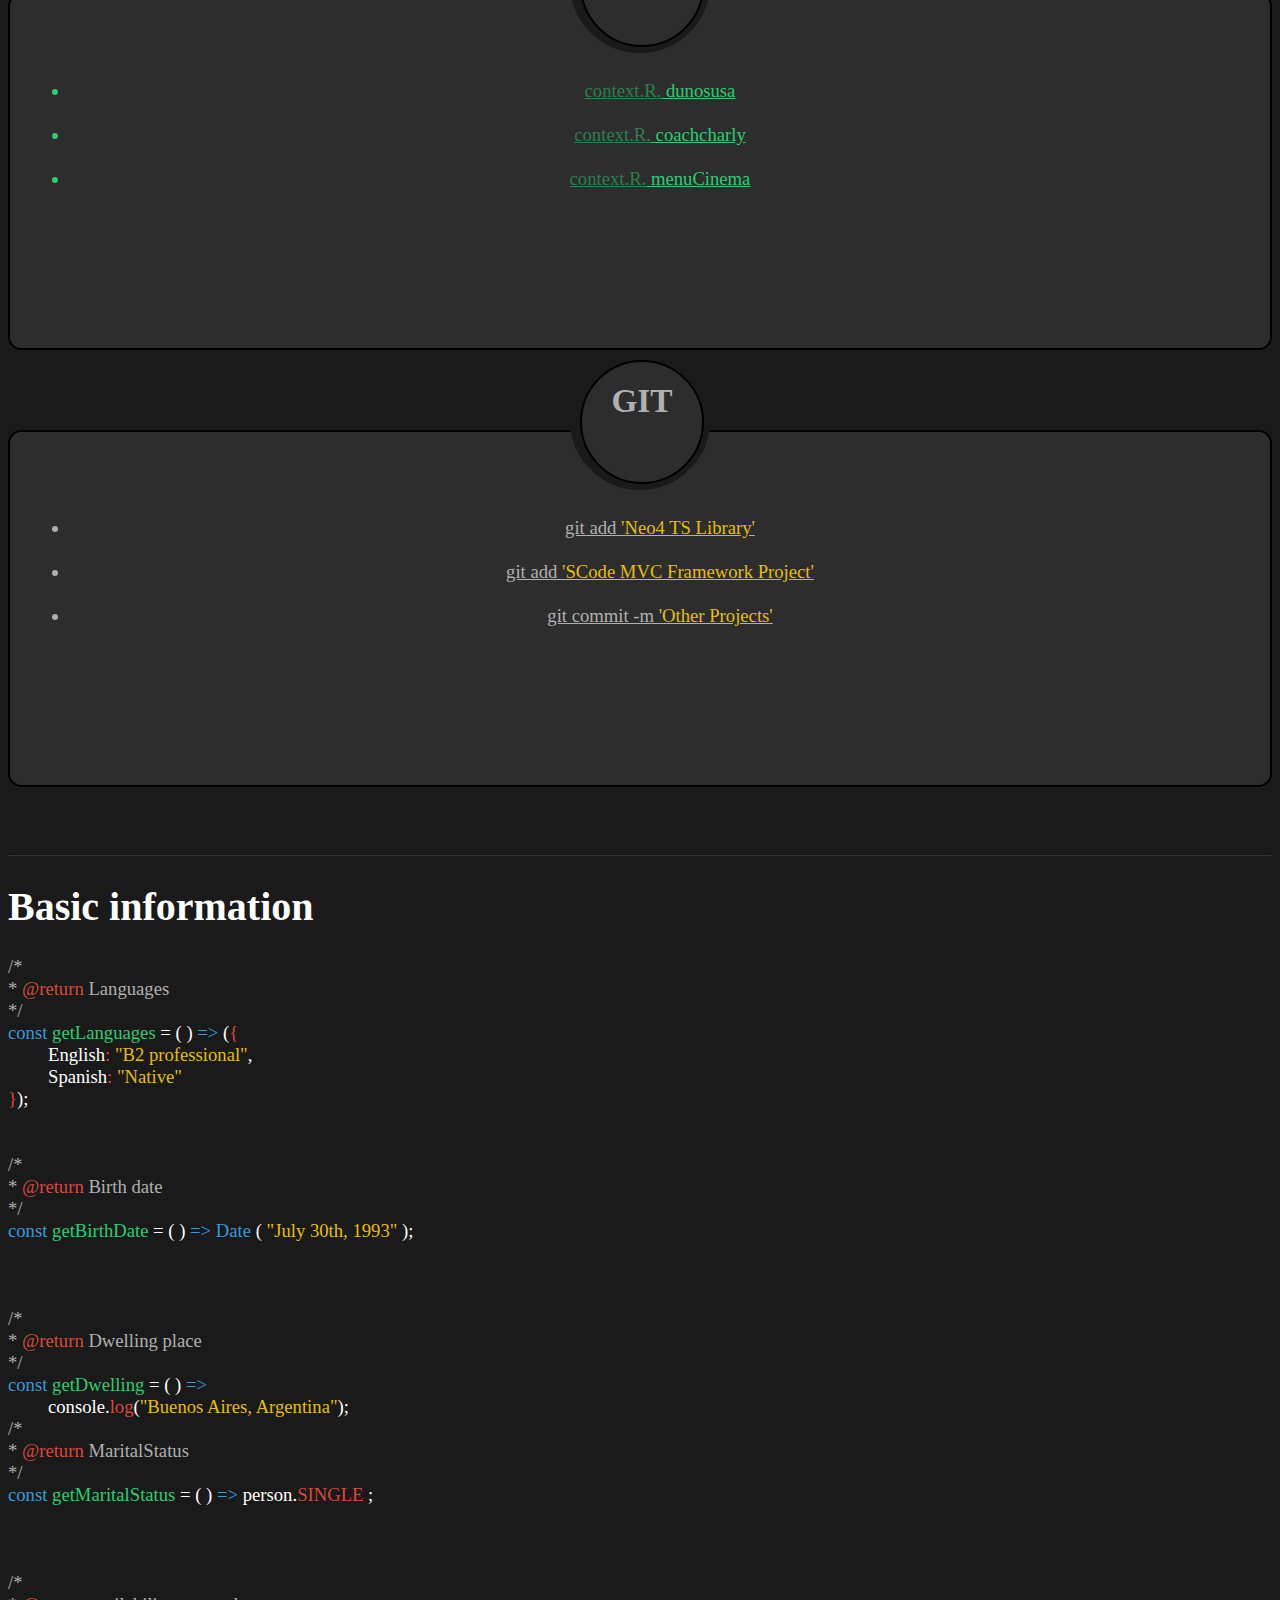
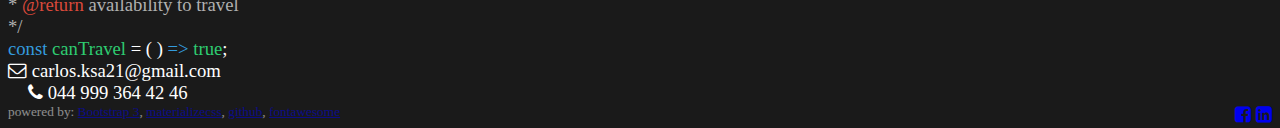
==== commit 2c0b8d2c: "changes Jan 2022" ====
--- a/index.html
+++ b/index.html
@@ -36,7 +36,7 @@
     <div class="profile-image container">
     	<div class="row">
     		<div class="col-md-3 col-sm-12">
-    			<img src="public/images/perfil.jpg" class="img-responsive img-circle profile" alt="">
+    			<img src="public/images/perfil.jpeg" class="img-responsive img-circle profile" alt="">
     		</div>
     		<div class="col-md-8 col-sm-11 title">
     			<h1>Carlos Jos&eacute; Herrera Plata</h1>
@@ -60,10 +60,7 @@
 				<h1>Personal Summary</h1>
 
 				<ul>
-					<li><span>Developer with three years' experience building and maintaning software applications using Java and javascript as main languages</span></li>
-					<li><span>Strong knowledge of JavaScript and many frameworks related to front end development like Angular, React, Redux, Node JS, etc...</span></li>
-					<li><span>Working experience in Android development using Java as main language, and ready to apply Kotlin in new Mobile Projects.</span></li>
-					<li><span>Working experience in Agile methodologies</span></li>
+					<li><span>Mexican Software Engineer willing to relocate, with more than 5 years of experience building and maintaining Web-based applications with technologies such as JavaScript, TypeScript, NodeJS and FrontEnd frameworks as Angular and React. with experience leading IT teams and using agile methodologies like SCRUM or XP.</li>
 				</ul>
 
 			</div>
@@ -77,94 +74,85 @@
 
 			<div class="prompt">
 				<div class="command">
-					>_ Web Developper :~$
+					>_ <svg class="rappi" xmlns="http://www.w3.org/2000/svg" width="60" height="31" fill="none" viewBox="0 0 72 31">
+						<path fill="#FF441F" d="M58.554 7.052c.7-.017 1.382.228 1.91.688.543.5.918 1.154 1.077 1.874a7.91 7.91 0 01.121 2.786 15.485 15.485 0 01-.915 3.6 17.584 17.584 0 01-1.577 3.266 17.1 17.1 0 01-.868 1.256.059.059 0 00.003.071c.017.02.046.026.07.014a7.27 7.27 0 00.503-.306c.387-.252.76-.524 1.117-.816a6.154 6.154 0 002.012-3.08c.206-.729.43-1.45.681-2.16a37.497 37.497 0 011.292-3.25 22.49 22.49 0 011.107-2.185c.29-.508.785-.869 1.358-.99a3.227 3.227 0 011.529.023 2.31 2.31 0 011.177.721c.32.337.4.836.201 1.256-.058.153-.194.492-.445 1.028-.252.535-.516 1.183-.815 1.904-.3.72-.608 1.502-.915 2.319a19.306 19.306 0 00-.7 2.228 5.32 5.32 0 00-.185 1.623c.032.402.186.402.266.402.244-.031.47-.144.641-.32.341-.286.664-.594.966-.921.34-.364.66-.746.956-1.146.271-.367.505-.69.694-.965a.862.862 0 01.719-.374c.301 0 .583.149.754.397l-.045.015a.692.692 0 01-.012.771c-.202.317-.554.85-1.077 1.628a22.941 22.941 0 01-1.843 2.36 14.835 14.835 0 01-2.326 2.132 4.435 4.435 0 01-2.618.962c-.782 0-1.363-.271-1.733-.811a3.456 3.456 0 01-.503-1.965v-.128a.113.113 0 00-.063-.106.113.113 0 00-.123.016c-.167.132-.335.264-.503.394a14.946 14.946 0 01-3.483 1.922c-1.21.47-2.497.704-3.794.693-.181 0-.367-.012-.553-.012-.926-.003-1.613-.297-2.043-.872a3.16 3.16 0 01-.208-.314.113.113 0 00-.209.025c-.143.467-.272.922-.395 1.354-.266.932-.5 1.746-.689 2.465-.188.718-.367 1.414-.503 1.974s-.231 1.018-.281 1.354v.013c-.066.472-.425.85-.893.942-.154.034-.31.05-.468.05a2.71 2.71 0 01-.9-.166 3.106 3.106 0 01-1.258-.864 2.262 2.262 0 01-.57-1.565c.047-.477.14-.948.276-1.407.181-.753.425-1.68.73-2.763.196-.734.447-1.533.699-2.387a.112.112 0 00-.04-.127.111.111 0 00-.134 0 15.276 15.276 0 01-3.018 1.594c-1.209.47-2.497.705-3.794.694-.181 0-.367-.013-.553-.013-.926-.002-1.612-.296-2.042-.872a3.178 3.178 0 01-.21-.314.113.113 0 00-.208.025c-.143.47-.272.922-.395 1.355-.266.934-.49 1.743-.689 2.464-.198.721-.38 1.414-.515 1.977a16.543 16.543 0 00-.282 1.354v.013c-.066.472-.425.85-.893.942a2.13 2.13 0 01-.465.05 2.71 2.71 0 01-.9-.166 3.106 3.106 0 01-1.258-.864 2.262 2.262 0 01-.57-1.565c.047-.477.14-.948.276-1.407a105.411 105.411 0 011.328-4.821.114.114 0 00-.048-.13.115.115 0 00-.138.015c-.373.344-.764.669-1.172.972a4.353 4.353 0 01-2.59.972c-.78 0-1.363-.271-1.733-.811a2.697 2.697 0 01-.35-.754.34.34 0 00-.247-.235.34.34 0 00-.328.097c-.255.267-.534.51-.835.723a5.872 5.872 0 01-1.298.694c-.5.188-1.03.283-1.564.279a2.963 2.963 0 01-1.944-.681 3.806 3.806 0 01-1.182-1.837 7.887 7.887 0 01-.251-2.786c.096-1.221.341-2.427.73-3.59.88-2.705 1.998-4.68 3.407-5.96 1.408-1.282 2.839-1.933 4.25-1.933a2.886 2.886 0 011.508.36c.379.22.69.541.898.926.137.258.237.534.297.82a.058.058 0 00.048.042.06.06 0 00.058-.027c.07-.129.138-.244.203-.35a2.047 2.047 0 011.338-.987 3.227 3.227 0 011.529.02c.465.112.884.365 1.2.724.32.337.4.836.2 1.256-.057.15-.208.497-.444 1.027a74.712 74.712 0 00-1.736 4.226 19.24 19.24 0 00-.699 2.228 5.324 5.324 0 00-.186 1.623c.033.402.186.402.267.402.244-.031.47-.144.641-.32.176-.155.36-.32.546-.502a5.913 5.913 0 001.536-2.434c.43-1.269.885-2.522 1.35-3.73a58.142 58.142 0 011.444-3.432c.211-.487.621-.86 1.127-1.025.464-.155.96-.189 1.44-.098a2.73 2.73 0 011.245.57 1.7 1.7 0 01.37.41c.025.027.053.032.088 0 .419-.39.872-.74 1.353-1.048a4.382 4.382 0 012.412-.688 2.81 2.81 0 011.91.688c.541.5.915 1.155 1.072 1.874.205.914.246 1.858.12 2.786a15.435 15.435 0 01-.915 3.6 17.58 17.58 0 01-1.576 3.266c-.282.45-.57.87-.865 1.256a.056.056 0 00.003.071c.017.02.046.026.07.014.167-.093.335-.195.502-.306.279-.183.541-.372.788-.568a6.149 6.149 0 002.09-2.934 93.879 93.879 0 011.589-4.449 56.96 56.96 0 011.443-3.432c.211-.487.621-.86 1.127-1.025.464-.155.96-.189 1.44-.098a2.74 2.74 0 011.245.57c.15.12.28.262.383.423.025.027.053.032.088 0a9.46 9.46 0 011.353-1.048 4.378 4.378 0 012.409-.688zM11.72.62a13.83 13.83 0 013.198.371 9.902 9.902 0 012.834 1.126 6.61 6.61 0 012.047 1.881c.535.776.813 1.7.797 2.64a6.473 6.473 0 01-.699 2.985 8.661 8.661 0 01-1.88 2.447 12.348 12.348 0 01-2.752 1.88c-.878.442-1.79.813-2.728 1.107a.099.099 0 00-.081.113c.02.475.056.94.1 1.392.054.517.127 1.022.212 1.507a15.156 15.156 0 00.609 2.334 10.768 10.768 0 001.259 2.508c.186.263.388.515.607.753.202.22.42.427.651.618.216.178.446.34.686.485a4.836 4.836 0 001.472.584c.255.058.515.095.777.111.27.02.54.02.81 0 .284-.024.566-.07.844-.135.298-.07.59-.16.875-.269.31-.117.611-.253.903-.407.116-.06.229-.123.345-.188a.836.836 0 01.97 1.354 18.983 18.983 0 01-1.622 1.271 13.54 13.54 0 01-1.078.68 9.547 9.547 0 01-.559.302c-.36.183-.73.347-1.109.49a9.34 9.34 0 01-1.099.334 7.634 7.634 0 01-1.825.224h-.297a6.804 6.804 0 01-1.494-.236 5.663 5.663 0 01-.473-.154 6.76 6.76 0 01-1.727-.944 7.5 7.5 0 01-1.323-1.282 8.937 8.937 0 01-.623-.849 11.449 11.449 0 01-1.029-1.987 16.294 16.294 0 01-.732-2.338c-.098-.42-.18-.855-.251-1.292a19.164 19.164 0 01-.156-1.198.115.115 0 00-.103-.11.114.114 0 00-.121.09H7.95c-.151.532-.292 1.05-.402 1.542-.168.63-.311 1.196-.43 1.698-.126.503-.214.895-.252 1.186-.082.498-.48.883-.98.95a2.943 2.943 0 01-1.497-.126 3.477 3.477 0 01-1.368-.849 2.145 2.145 0 01-.639-1.578c.047-.829.177-1.65.388-2.454.251-1.115.623-2.442 1.096-3.937a97.723 97.723 0 011.69-4.86c.56-1.508 1.19-3 1.87-4.485.224-.486.686-.82 1.218-.882a9.185 9.185 0 013.133.103.872.872 0 01.596 1.204 70.726 70.726 0 00-1.566 3.783c-.38 1.005-.755 1.995-1.09 2.957a.116.116 0 00.031.123c.034.03.084.038.126.018.468-.22.921-.472 1.355-.754a9.934 9.934 0 001.967-1.656 8.205 8.205 0 001.393-2.102 5.883 5.883 0 00.533-2.467c0-1.128-.312-1.96-.928-2.475-.616-.515-1.504-.791-2.623-.791a6.288 6.288 0 00-3.209.831 9.588 9.588 0 00-2.502 2.07A10.083 10.083 0 004.24 8.45a6.164 6.164 0 00-.57 2.326.94.94 0 01-.694.95 1.9 1.9 0 01-1.258-.058 2.71 2.71 0 01-1.176-.932 2.982 2.982 0 01-.539-1.854c0-.673.252-1.467.78-2.424a10.146 10.146 0 012.238-2.703 13.34 13.34 0 013.67-2.211 13 13 0 015.028-.923zm30.728 9.42l-.024.003a.7.7 0 00-.367.168 5.014 5.014 0 00-.933.942 13.83 13.83 0 00-1.086 1.62 18.56 18.56 0 00-1.056 2.123c-.309.732-.577 1.48-.803 2.241a17.134 17.134 0 00-.47 1.934c-.092.45-.117.91-.075 1.367.05.384.168.465.203.48a.106.106 0 00.05 0 .7.7 0 00.368-.166c.353-.273.666-.594.93-.954.395-.52.752-1.066 1.07-1.636.364-.646.726-1.364 1.078-2.133.31-.729.58-1.475.81-2.233.192-.63.349-1.271.47-1.92l-.01-.004c.092-.444.117-.898.075-1.35-.052-.381-.17-.464-.206-.48a.13.13 0 00-.048 0l.024-.002zm14.276-.002l-.024.002a.72.72 0 00-.367.168c-.349.27-.66.584-.925.935-.4.513-.764 1.055-1.087 1.62a18.82 18.82 0 00-1.053 2.143 21.389 21.389 0 00-.812 2.231c-.195.635-.352 1.28-.47 1.934a4.58 4.58 0 00-.076 1.367c.05.384.168.465.204.48a.106.106 0 00.05 0 .698.698 0 00.367-.166c.353-.274.666-.595.93-.954.395-.52.75-1.066 1.067-1.636.367-.646.729-1.364 1.081-2.133.307-.73.574-1.478.8-2.238.192-.63.35-1.271.47-1.92.09-.445.116-.9.073-1.351-.05-.382-.169-.465-.204-.48a.13.13 0 00-.048 0l.024-.002zM26.878 9.97l-.022.002a.643.643 0 00-.345.164c-.336.272-.63.593-.872.952-.366.518-.69 1.064-.971 1.633a24.735 24.735 0 00-.946 2.133 17.684 17.684 0 00-.716 2.225 12.88 12.88 0 00-.337 1.91c-.05.453-.045.912.017 1.364.066.387.189.472.224.487a.13.13 0 00.048 0 .635.635 0 00.344-.163c.335-.27.63-.585.875-.937.368-.51.692-1.05.971-1.613.33-.653.646-1.38.946-2.133.286-.726.526-1.47.716-2.226.16-.632.277-1.274.352-1.922a4.469 4.469 0 00-.01-1.371c-.085-.4-.213-.485-.251-.503a.114.114 0 00-.045 0l.022-.002zM68.811 0A3.187 3.187 0 0172 3.185a3.187 3.187 0 01-3.189 3.186A3.186 3.186 0 1168.81 0z"></path>
+					</svg> :~$ 
 					<div class="tab tgrey">
 
-							* 4th Source &emsp; [go: <a  target="_blank" href="http://www.4thsource.com/">page</a>]<br>
-							* Aug 2015 - Now <br> <br>
-
-							> <b>Web Developer</b>
+							* [go: <a  target="_blank" href="https://www.rappi.com/">page</a>]<br>
+							* Sep 2021 - Now <br> <br>
+
+							> <b>Tech Lead</b>
 							<ol>
-								<li><span>Mainaining an enviromental system based on Oracle SQL which manages and interprets XML, HTML, XSS, JS, CSS files.</span></li>
-								<li><span>Experience working on site with the clients in Regeneron's NY Offices.</span></li>
-								<li><span>Create LOEs and Development strategies to achieve different objetives.</span></li>
-								<li><span>Create documentation for testing enviroments such as TFS.</span></li>
-								<li><span>Improvement of development process, creating tools which help to automate many steps in the process of development, such as generate dynamically
-								the files that the tool uses (mentioned before), those tools were created in NodeJS with Extress and JavaScript, also ASP .NET with C#.</span></li>
-								<li><span>Conducting Unit testing and provided UAT Support.</span></li>
+								<li><span>Leading a software development team to decouple a monolith into a set of defined microservices.</span></li>
+								<li><span>implementing different architecture approaches such as Hexagonal Architecture, Domain driven design, Backend for Frontend and Distributed transactions.</span></li> 
+								<li><span>Using the stack: NodeJS, React, Single SPA, NestJS.</span></li>
 							</ol>
-
-						</div>
-					</div>
-				</div>
-
-				<div class="prompt">
-					<div class="command">
-						<div class="tab tgrey">
-							> <b>Java Web Developer</b>
-							<ol>
-								<li><span>Building and maintaning enterprise web application using Java, PHP, HTML, JavasCript with Angular JS, Jquery, Spring and Hibernate.</span></li>
-								<li><span>Improved the database performance using asynchronus connections between the application and the client, by implementing new logics based on
-									javascript post messages.</span</li>
-								<li><span>Held regular SCRUM meetings as Project Plans, StandUp meetings, Requirements meeting, etc...</span></li>
-								<li><span>Conducting Unit Testing and proved UAT Support.</span></li>
-							</ol>
-
-							> <b>QA Analyst & QA Automation</b>
-							<ol>
-								<li><span>Building automated Scripts for quality assurance from an enterprise web application, using ALM, QTP and UFT with VB Script.</span></li>
-								<li><span>Creating manual test cases.</span></li>
-								<li><span>Maintaning and creating test plans.</span></li>
-								<li><span>Defect management in ALM.</span></li>
-							</ol>
 					</div>
 				</div>
 
 				<div class="command">
-					>_ Web applications and Android developer :~$
+					>_ Process Tempo :~$
 					<div class="tab tgrey">
 
-						* NAVEGANTE &emsp; [go: <a  target="_blank" href="http://navegantes.mx/">page</a>]<br>
-						* Sep 2014 - Jun 2015 <br><br>
-
-						> <b>Android Lead Developer</b>
+						* [go: <a  target="_blank" href="https://www.processtempo.com/">page</a>]<br>
+						* Aug 2019 - Sep 2021 <br><br>
+
+						> <b>Senior JavaScript Developer</b>
 
 						<ol>
-							<li><span>Experience leading small teams of developers, i used to manage a team of five persons, in charge of following the process of several
-							mobile applications in android, and coordinate people to achieve objetives.</span></li>
-							<li><span>Creation of internal development process' documentation.</span></li>
-							<li><span>Planning and management of several projects, including creation of design documents, requirements documents, risks documents, iterations/sprints planning.</span></li>
-							<li><span>Experience developing Android application in native Java language.</span></li>
-							<li><span>Experience working with APIS in charge of read and maintaing information of credit and debit cards.</span></li>
+							<li><span>Building software application using the stack: Java Spring boot, NestJS, TypeScript, Angular, React, MongoDB and Neo4J.</span></li>
+							<li><span>working with Clean Code hexagonal architecture.</span></li>
 						</ol>
 
-
-						> <b>Web Developer</b>
-
-							<ol>
-								<li><span>Experience managing small web projects.</span></li>
-								<li><span>Maintainign and created several web pages using PHP, JavaScript, CSS3 with Angular JS, React, Laravel 5.1, CodeIgniter 3.</span></li>
-								<li><span>Experience working with E-Comerce services.</span></li>
-								<li><span>Experience working with Agile methodologies.</span></li>
-							</ol>
+						> <b>Team lead</b>
+
+						<ol>
+							<li><span>Experience leading teams.</span></li>
+							<li><span>Worked on Scrum Environment.</span></li>
+							<li><span>Client facing.</span></li>
+						</ol>
 					</div>
 				</div>
 
 				<div class="command">
-					>_ intern, Web developer :~$
+					>_ 4th Soucer :~$
 					<div class="tab tgrey">
-						* Responsabilidad Digital &emsp; [go: <a  target="_blank" href="http://www.responsabilidaddigital.org/">page</a>]<br>
-						* Feb 2014 - Jun 2014 &#8718;
-					</div>
-				</div>
-			</div>
-		</div>
-
-		<br>
-		<br>
-		<br>
-		<br>
-		<br>
+
+						* [go: <a  target="_blank" href="http://www.4thsource.com/">page</a>]<br>
+						* Jul 2015 - Sep 2019 <br><br>
+
+						> <b>Software Engineeer - Consultant</b>
+
+						<ol>
+							<li><span>Building and Maintaining enterprise web-based applications for multiple clients using NodeJS, Express JS, React and Java.</span></li>
+							<li><span>Experience working on site at different client’s offices on America, client facing</span></li>
+							<li><span>Worked with XP and SCRUM.</span></li>
+							<li><span>Experience working as QA Analyst and QA Automation.</span></li>
+						</ol>
+
+					</div>
+				</div>
+
+				<div class="command">
+					>_ Navegante :~$
+					<div class="tab tgrey">
+
+						* [go: <a  target="_blank" href="http://navegantes.mx/">page</a>]<br>
+						* Sep 2014 - Aug 2015 <br><br>
+
+						> <b>Web and Mobile Developer</b>
+
+						<ol>
+							<li><span>Developing multiple web pages using Laravel, PHP 5, MySql, Bootstrap. Maintaining and developed small Mobile applications on Java and Objective C.</span></li>
+						</ol>
+						
+					</div>
+				</div>
+			</div>
+		</div>
+
+
 
 		<div class="row" id="stundet">
 			<h1>Academic history</h1>
@@ -181,11 +169,10 @@
 		</div>
 
 
-		<hr>
-		<br>
-
-
-		<div class="row" id="apt">
+		<!-- <hr> -->
+
+
+		<!-- <div class="row" id="apt">
 			<div class="row">
 				<h1>Skills and Abilities</h1>
 				<div class="col-md-6">
@@ -223,7 +210,7 @@
 
 			</div>
 
-			<!--div class="row">
+			<div class="row">
 				<div class="col-md-6 tgrey">
 					<span class="torange">define </span> Others
 					<div class="tab">
@@ -235,16 +222,16 @@
 						</ul>
 					</div>
 				</div>
-			</div-->
-
-
-		</div>
-
-
-		<hr>
-
-
-		<div class="row" id="reconocimientos">
+			</div>
+
+
+		</div> -->
+
+
+		<!-- <hr> -->
+
+
+		<!-- <div class="row" id="reconocimientos">
 			<h1> Awards </h1>
 			<p>
 				<span class="tgreen">@include(</span> Second place on Startup Weekend Mérida 2014 <span class="tgreen">)</span></span>
@@ -253,26 +240,17 @@
 					<span class="tgreen">}}</span>
 				</div>
 			</p>
-		</div>
-
-		<br>
+		</div> -->
+
+
 		<hr>
-		<br>
-		<br>
-		<br>
-		<br>
-		<br>
-		<br>
-		<br>
-		<br>
-		<br>
 
 		<div class="row" id="portfolio">
 			<div class="col-md-12">
 				<h1>Portfolio</h1>
 			</div>
 
-			<div class="col-lg-4 col-md-6 portfolio-card">
+			<div class="col-md-4 col-sm-6 portfolio-card">
 
 				<div class="circle">
 					<div class="inner-circle">
@@ -293,7 +271,7 @@
 
 			</div>
 
-			<div class="col-lg-4 col-md-6 portfolio-card">
+			<div class="col-md-4 col-sm-6 portfolio-card">
 
 				<div class="circle">
 					<div class="inner-circle">
@@ -311,19 +289,20 @@
 
 			</div>
 
-			<div class="col-lg-4 col-md-6 col-md-offset-3 portfolio-card">
+			<div class="col-md-4 col-sm-6 portfolio-card">
 
 				<div class="circle">
 					<div class="inner-circle">
-						<h2 class="tgrey">#</h2>
+						<h2 class="tgrey">
+							GIT
+						</h2>
 					</div>
 				</div>
 
 				<div class="content">
 					<ul class="tgrey">
-						<li><a href="https://github.com/kingskull619/mvc" target="_blank">git add <span class="tyellow">'SCode MVC Framework Project'</span></a></li>
-						<li><a href="https://github.com/kingskull619/LoLApplication" target="_blank">git add <span class="tyellow">'League of Legends API APP'</span></a></li>
-						<li><a href="http://kingskull619.github.io/" target="_blank">git add <span class="tyellow">This CV online</span></a></li>
+						<li><a href="https://www.npmjs.com/package/neo4ts" target="_blank">git add <span class="tyellow">'Neo4 TS Library'</span></a></li> <br>
+						<li><a href="https://github.com/kingskull619/mvc" target="_blank">git add <span class="tyellow">'SCode MVC Framework Project'</span></a></li> <br>
 						<li><a href="https://github.com/kingskull619?tab=repositories" target="_blank">git commit -m <span class="tyellow">'Other Projects'</span></a></li>
 					</ul>
 				</div>
@@ -332,26 +311,6 @@
 
 		</div>
 
-		<br>
-		<br>
-		<br>
-		<br>
-		<br>
-		<br>
-		<br>
-		<br>
-		<br>
-		<br>
-		<br>
-		<br>
-		<br>
-		<br>
-		<br>
-		<br>
-		<br>
-		<br>
-
-		<!--
 		<hr>
 
 
@@ -365,20 +324,18 @@
 					*/
 				</span>
 				<br>
-				<span style="color:#349bde">public function</span>
+				<span style="color:#349bde">const</span>
 				<span style="color:#2ECC71">getLanguages</span>
-				( ) { <br>
+				= ( ) <span style="color:#349bde">=></span> (<span class="torange">{</span><br>
+				<!-- <div class="tab"> -->
 					<div class="tab">
-						<span class="torange">return</span> [
-							<div class="tab">
-								<span class="tyellow">"English"</span> <span class="torange"> => </span> <span class="tyellow">"mid-level professional"</span>,
-							</div>
-							 <div class="tab">
-							 	<span class="tyellow">"Spanish"</span> <span class="torange">=></span> <span class="tyellow">"Native"</span>
-							 </div>
-						]; <br>
-					</div>
-				}
+						English<span class="torange">:</span> <span class="tyellow">"B2 professional"</span>,
+					</div>
+					<div class="tab">
+						Spanish<span class="torange">:</span> <span class="tyellow">"Native"</span>
+					</div>
+				<!-- </div> -->
+				<span class="torange">}</span>);
 
 				<br> <br> <br>
 
@@ -388,13 +345,10 @@
 					*/
 				</span>
 				<br>
-				<span style="color:#349bde">public function</span>
+				<span style="color:#349bde">const</span>
 				<span style="color:#2ECC71">getBirthDate</span>
-				( ) { <br>
-					<div class="tab">
-						<span class="torange">return new</span> <span class="tblue">Date</span> ( <span class="tyellow">"July 30th, 1993"</span> ); <br>
-					</div>
-				}
+				= ( ) <span style="color:#349bde">=></span>
+				<span class="tblue">Date</span> ( <span class="tyellow">"July 30th, 1993"</span> ); <br>
 
 				<br> <br> <br>
 
@@ -404,13 +358,12 @@
 					*/
 				</span>
 				<br>
-				<span style="color:#349bde">public function</span>
+				<span style="color:#349bde">const</span>
 				<span style="color:#2ECC71">getDwelling</span>
-				( ) { <br>
+				= ( ) <span style="color:#349bde">=></span>
 					<div class="tab">
-						<span class="torange">echo</span> <span class="tyellow">"Yucatán, México"</span>; <br>
-					</div>
-				}
+						console.<span class="torange">log</span>(<span class="tyellow">"Buenos Aires, Argentina"</span>); <br>
+					</div>
 			</div>
 
 			<div class="col-md-6">
@@ -420,13 +373,11 @@
 					*/
 				</span>
 				<br>
-				<span style="color:#349bde">public function</span>
+				<span style="color:#349bde">const</span>
 				<span style="color:#2ECC71">getMaritalStatus</span>
-				( ) { <br>
-					<div class="tab">
-						<span class="torange">return $this->SINGLE</span> ; <br>
-					</div>
-				}
+				= ( ) <span style="color:#349bde">=></span>
+				person.<span class="torange">SINGLE</span> ; <br>
+				
 
 				<br> <br> <br>
 
@@ -436,17 +387,24 @@
 					*/
 				</span>
 				<br>
-				<span style="color:#349bde">public function</span>
+				<span style="color:#349bde">const</span>
 				<span style="color:#2ECC71">canTravel</span>
-				( ) { <br>
-					<div class="tab">
-						<span class="torange">return</span> <span class="tgreen">TRUE</span>; <br>
-					</div>
-				}
-			</div>
-		</div>
-
-		-->
+				= ( ) <span style="color:#349bde">=></span>
+				<span class="tgreen">true</span>; <br>
+			</div>
+		</div>
+
+
+
+
+
+
+
+
+
+
+
+
 	</div>
 
 	<footer class="page-footer grey darken-4">
--- a/public/css/custom.css
+++ b/public/css/custom.css
@@ -105,7 +105,9 @@
 	opacity: 0.3;
 }
 
-
+.rappi {
+	margin-bottom: -10px;
+}
 
 #portfolio .portfolio-card .circle {
 		width: 90pt;
@@ -215,12 +217,4 @@
 	    width: 85%;
 	}
 
-	.command > .tab > ol > li {
-    margin-left: -23pt;
-	}
-
-	h1 {
-		margin-top: 10pt;
-    margin-bottom: 10pt;
-	}
-}
+}
